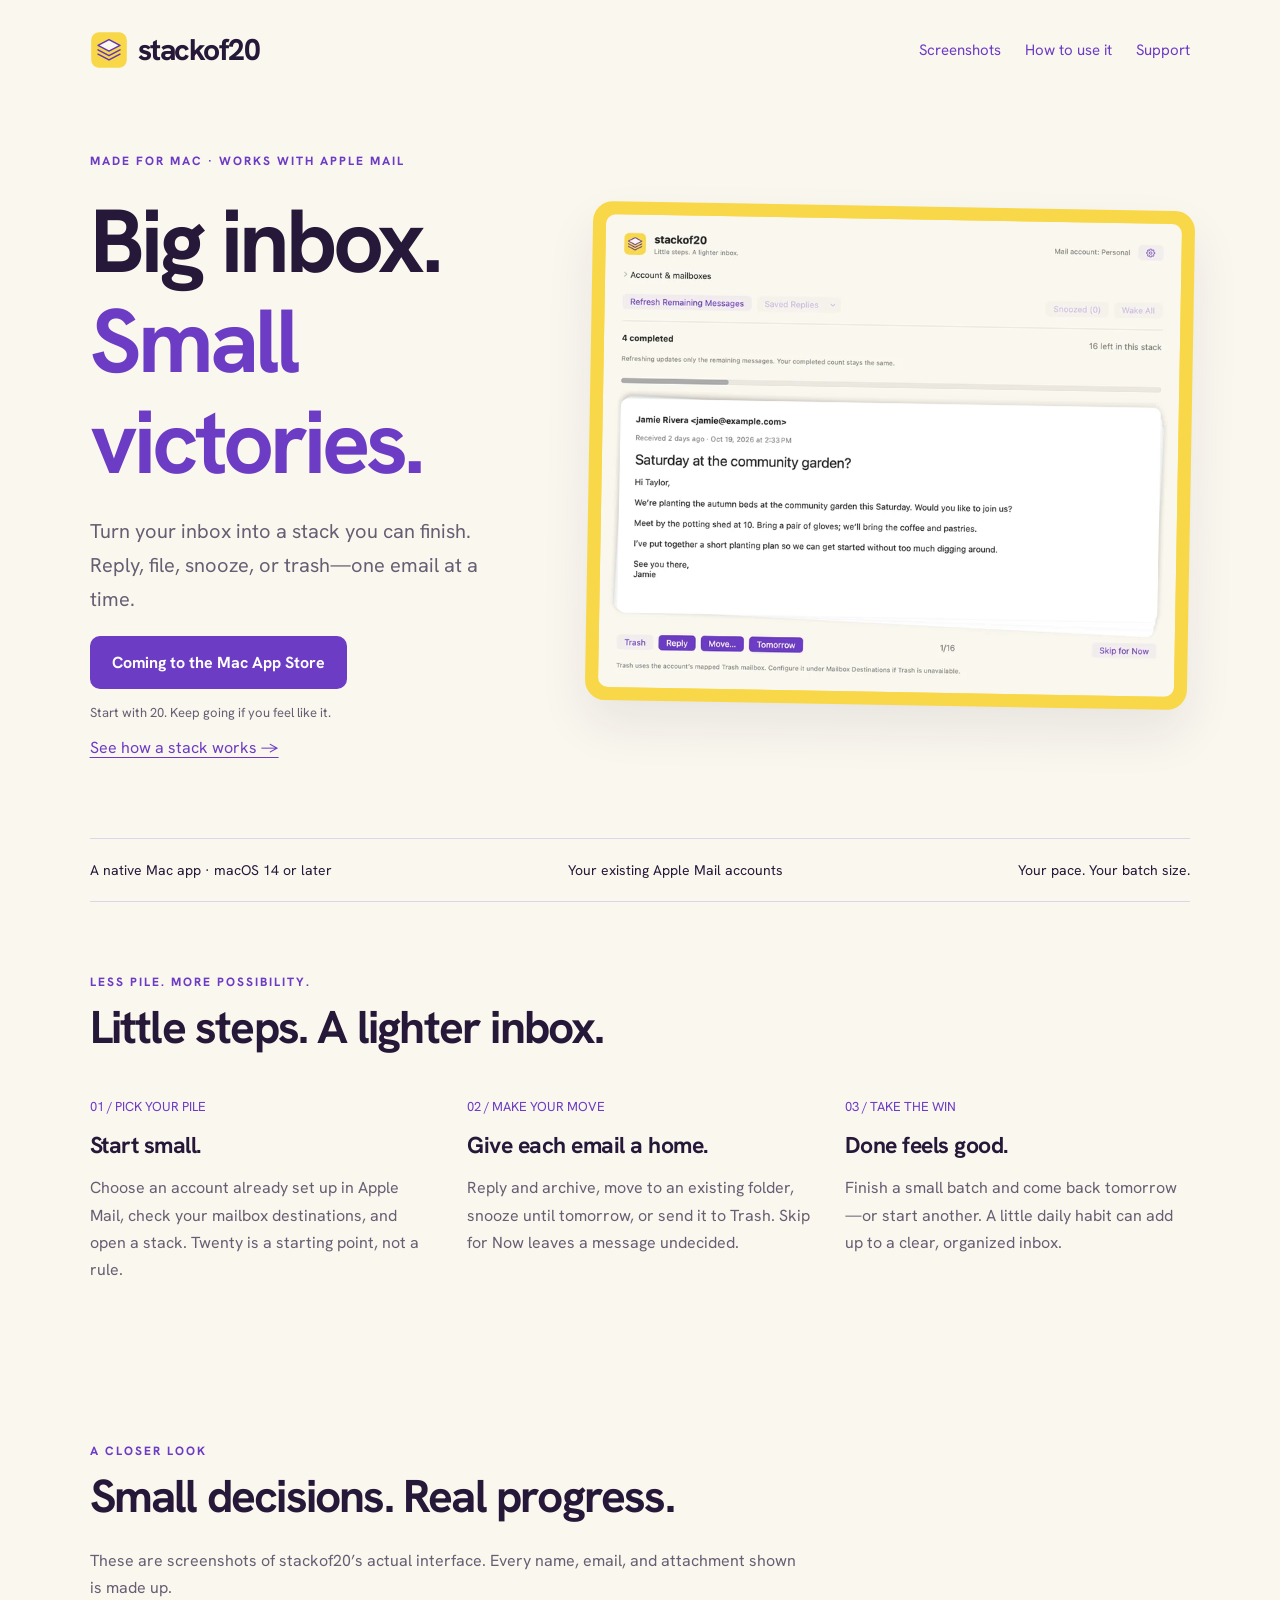
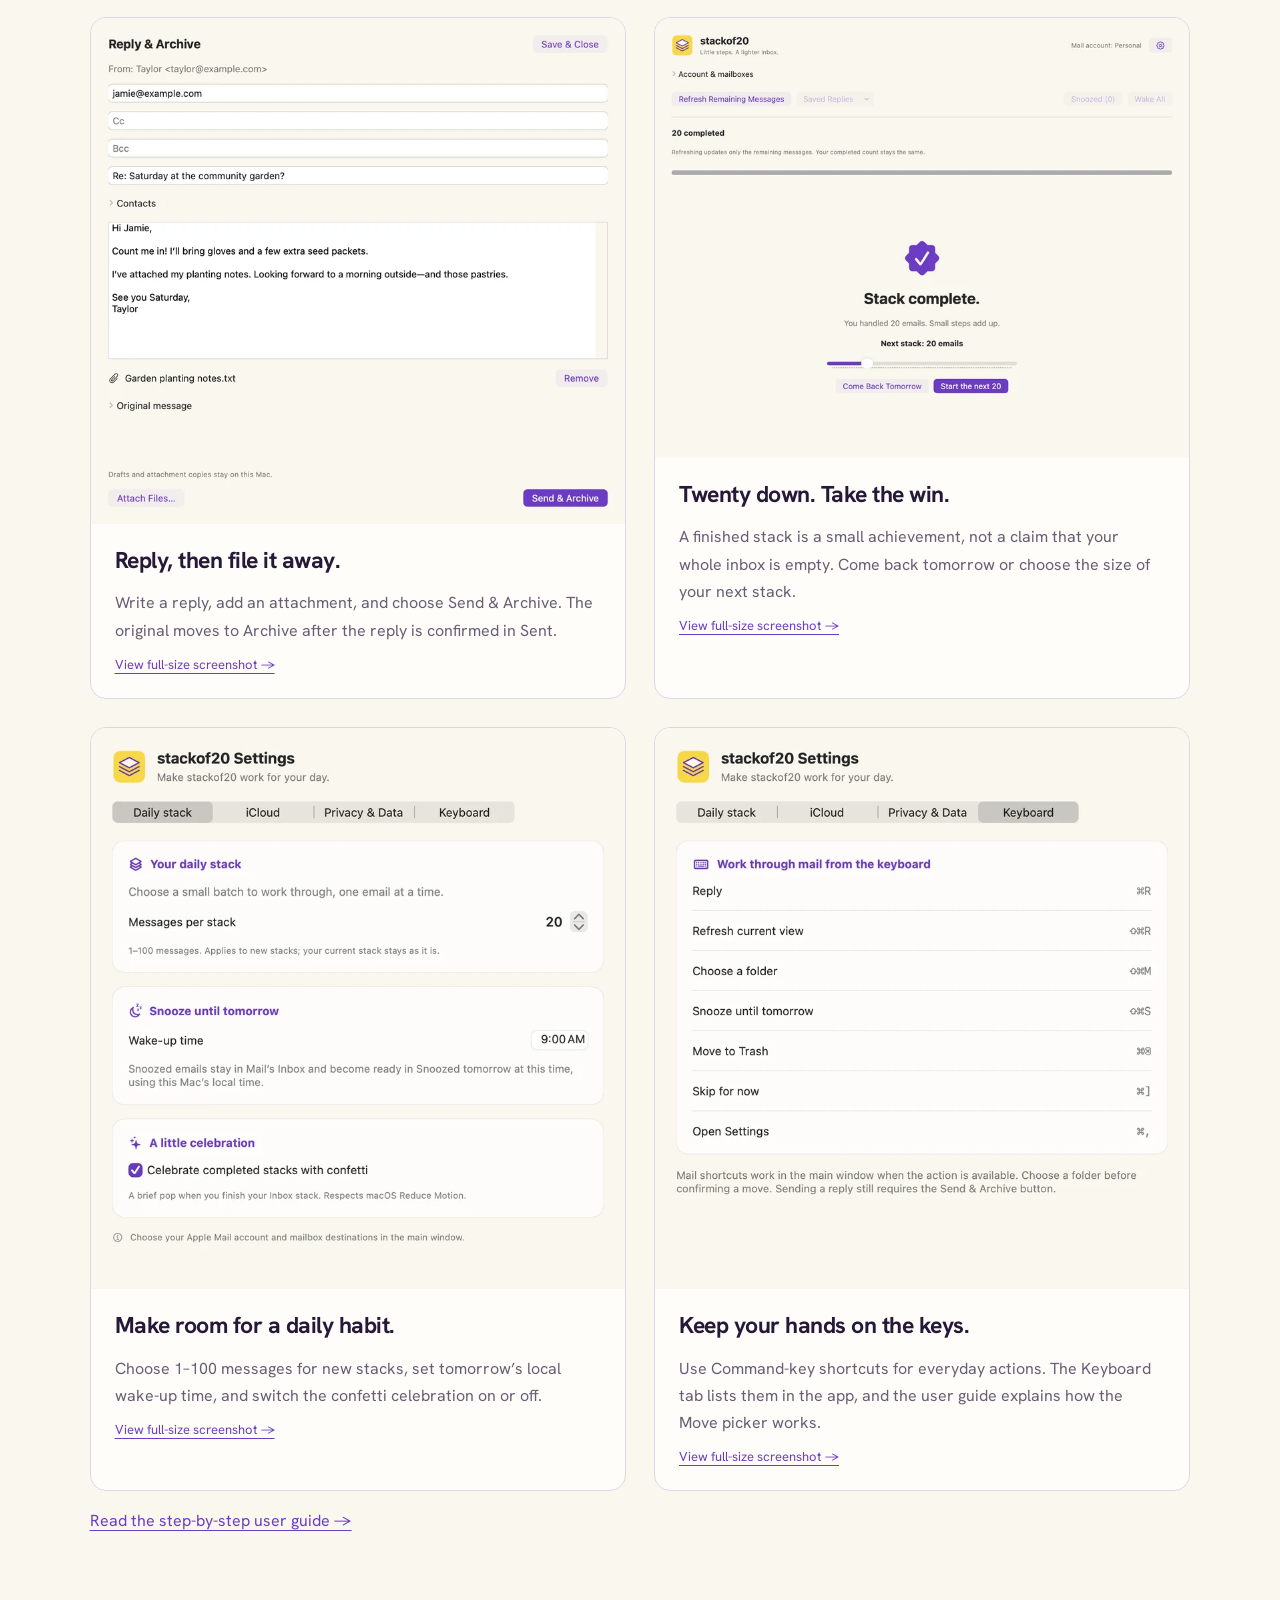
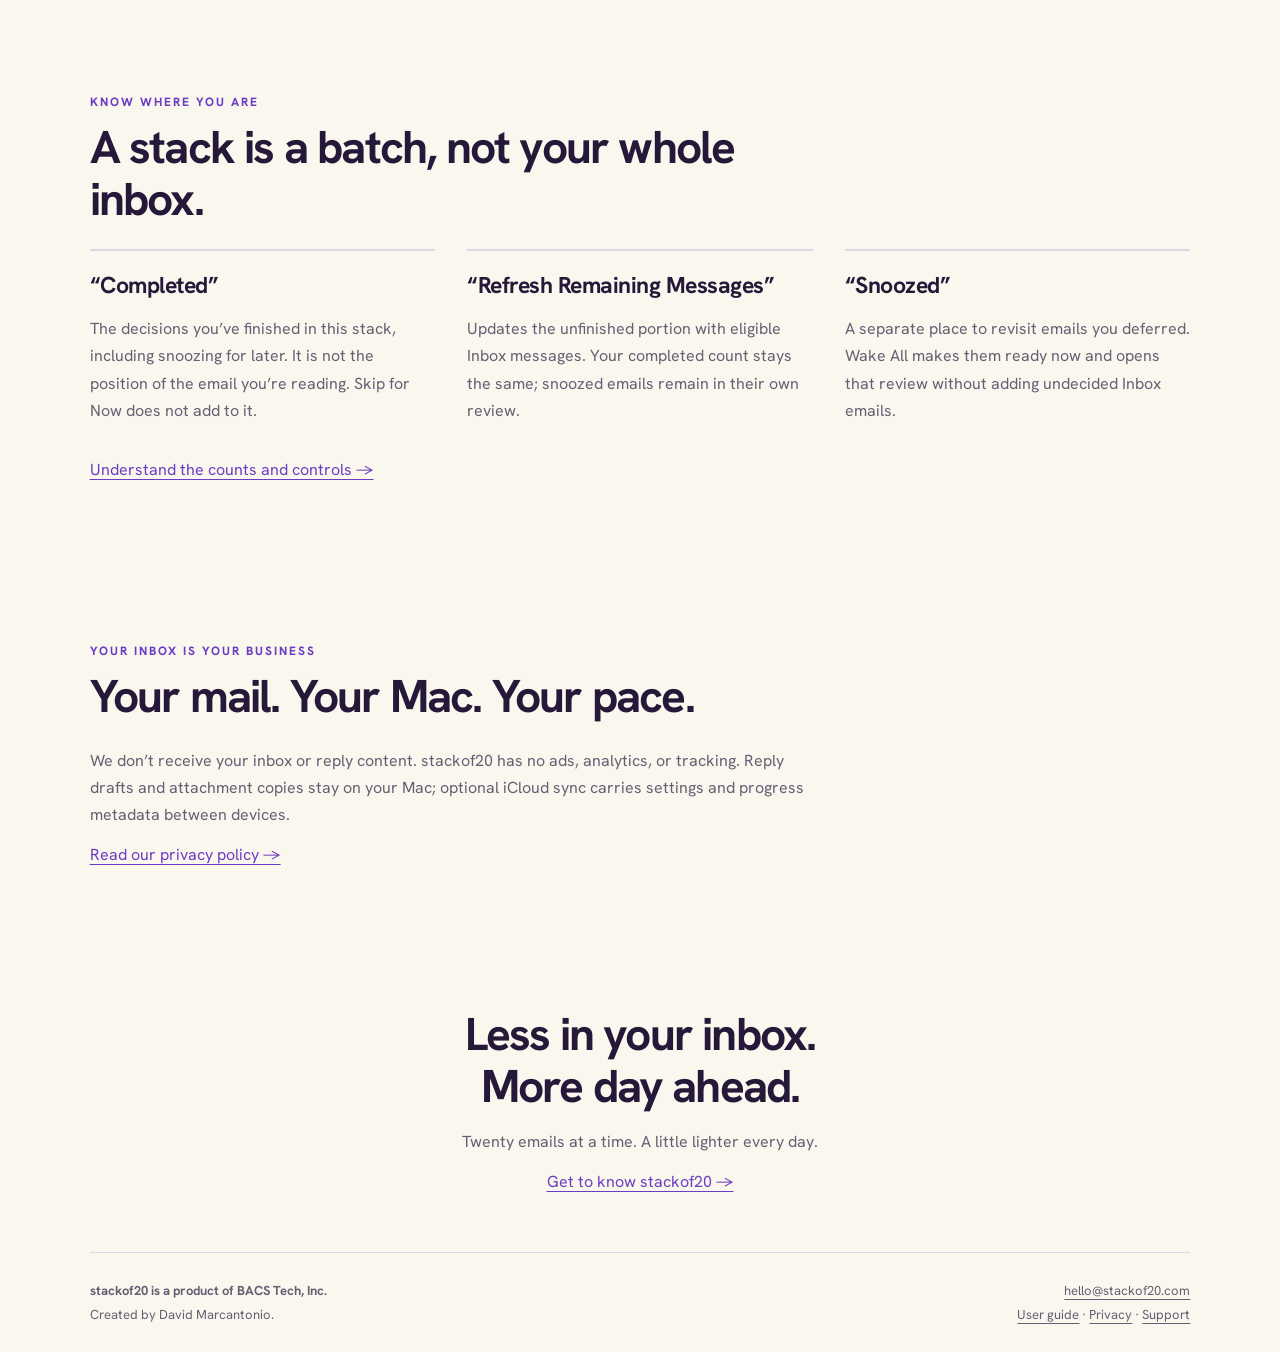
==== index.html @ ddfcda52 "Give compact screenshot assets fresh URLs to prevent stale previews" ====
<!doctype html>
<html lang="en"><head><meta charset="utf-8"><meta name="viewport" content="width=device-width,initial-scale=1"><title>stackof20 — Small steps. A lighter inbox.</title><meta name="description" content="Make a small daily habit of organizing your inbox. See stackof20 in action and learn how to handle Apple Mail in manageable stacks."><link rel="icon" type="image/svg+xml" href="assets/stackof20-icon.svg"><link rel="stylesheet" href="styles.css"></head><body><main><a class="skip-link" href="#content">Skip to content</a><nav aria-label="Main navigation"><a class="wordmark" href="/"><img class="brand-icon" src="assets/stackof20-icon.svg" alt="">stackof20</a><div class="nav-links"><a href="index.html#screenshots">Screenshots</a><a href="guide.html">How to use it</a><a href="support.html">Support</a></div></nav><section class="hero" id="content"><div><div class="eyebrow">Made for Mac · Works with Apple Mail</div><h1>Big inbox.<br><em>Small victories.</em></h1><p class="lead">Turn your inbox into a stack you can finish. Reply, file, snooze, or trash—one email at a time.</p><button class="cta" id="availability" aria-expanded="false" aria-controls="notice">Coming to the Mac App Store</button><p class="fine notice" id="notice" hidden>stackof20 is in development. A download link will appear here when it’s ready.</p><p class="fine">Start with 20. Keep going if you feel like it.</p><a href="guide.html">See how a stack works →</a></div><figure class="hero-shot"><a href="assets/screenshots/01-inbox-compact.png" aria-label="Enlarge the stackof20 inbox screenshot"><img src="assets/screenshots/01-inbox-1600-compact.webp" srcset="assets/screenshots/01-inbox-800-compact.webp 800w, assets/screenshots/01-inbox-1600-compact.webp 1600w" sizes="(max-width: 620px) 88vw, (max-width: 900px) 86vw, 50vw" width="1800" height="1480" alt="stackof20 showing a fictional garden invitation, four completed emails, and sixteen remaining in the stack." loading="eager" decoding="async" fetchpriority="high"></a></figure></section>
<div class="strip"><span>A native Mac app · macOS 14 or later</span><span>Your existing Apple Mail accounts</span><span>Your pace. Your batch size.</span></div>
<section class="section" aria-labelledby="habit-title"><div class="eyebrow">Less pile. More possibility.</div><h2 id="habit-title">Little steps. A lighter inbox.</h2><div class="steps"><article><span class="number">01 / PICK YOUR PILE</span><h3>Start small.</h3><p>Choose an account already set up in Apple Mail, check your mailbox destinations, and open a stack. Twenty is a starting point, not a rule.</p></article><article><span class="number">02 / MAKE YOUR MOVE</span><h3>Give each email a home.</h3><p>Reply and archive, move to an existing folder, snooze until tomorrow, or send it to Trash. Skip for Now leaves a message undecided.</p></article><article><span class="number">03 / TAKE THE WIN</span><h3>Done feels good.</h3><p>Finish a small batch and come back tomorrow—or start another. A little daily habit can add up to a clear, organized inbox.</p></article></div></section>
<section class="section" id="screenshots" aria-labelledby="screenshots-title"><div class="section-intro"><div class="eyebrow">A closer look</div><h2 id="screenshots-title">Small decisions. Real progress.</h2><p>These are screenshots of stackof20’s actual interface. Every name, email, and attachment shown is made up.</p></div><div class="gallery"><figure class="screenshot"><a href="assets/screenshots/02-reply-and-archive-compact.png" aria-label="Enlarge screenshot: Reply, then file it away."><img src="assets/screenshots/02-reply-and-archive-1600-compact.webp" srcset="assets/screenshots/02-reply-and-archive-800-compact.webp 800w, assets/screenshots/02-reply-and-archive-1600-compact.webp 1600w" sizes="(max-width: 620px) 88vw, (max-width: 900px) 86vw, 50vw" width="1480" height="1400" alt="Reply and Archive composer with a fictional reply to Jamie and a Garden planting notes text attachment." loading="lazy" decoding="async"></a><figcaption><h3>Reply, then file it away.</h3><p>Write a reply, add an attachment, and choose Send & Archive. The original moves to Archive after the reply is confirmed in Sent.</p><a class="image-link" href="assets/screenshots/02-reply-and-archive-compact.png">View full-size screenshot →</a></figcaption></figure><figure class="screenshot"><a href="assets/screenshots/03-batch-complete-compact.png" aria-label="Enlarge screenshot: Twenty down. Take the win."><img src="assets/screenshots/03-batch-complete-1600-compact.webp" srcset="assets/screenshots/03-batch-complete-800-compact.webp 800w, assets/screenshots/03-batch-complete-1600-compact.webp 1600w" sizes="(max-width: 620px) 88vw, (max-width: 900px) 86vw, 50vw" width="1800" height="1480" alt="Completed stack showing twenty handled emails and the options to come back tomorrow or start the next twenty." loading="lazy" decoding="async"></a><figcaption><h3>Twenty down. Take the win.</h3><p>A finished stack is a small achievement, not a claim that your whole inbox is empty. Come back tomorrow or choose the size of your next stack.</p><a class="image-link" href="assets/screenshots/03-batch-complete-compact.png">View full-size screenshot →</a></figcaption></figure><figure class="screenshot"><a href="assets/screenshots/04-daily-settings-compact.png" aria-label="Enlarge screenshot: Make room for a daily habit."><img src="assets/screenshots/04-daily-settings-1600-compact.webp" srcset="assets/screenshots/04-daily-settings-800-compact.webp 800w, assets/screenshots/04-daily-settings-1600-compact.webp 1600w" sizes="(max-width: 620px) 88vw, (max-width: 900px) 86vw, 50vw" width="1200" height="1260" alt="Daily stack settings showing a batch size of twenty, a nine AM snooze time, and the optional confetti checkbox." loading="lazy" decoding="async"></a><figcaption><h3>Make room for a daily habit.</h3><p>Choose 1–100 messages for new stacks, set tomorrow’s local wake-up time, and switch the confetti celebration on or off.</p><a class="image-link" href="assets/screenshots/04-daily-settings-compact.png">View full-size screenshot →</a></figcaption></figure><figure class="screenshot"><a href="assets/screenshots/05-keyboard-shortcuts-compact.png" aria-label="Enlarge screenshot: Keep your hands on the keys."><img src="assets/screenshots/05-keyboard-shortcuts-1600-compact.webp" srcset="assets/screenshots/05-keyboard-shortcuts-800-compact.webp 800w, assets/screenshots/05-keyboard-shortcuts-1600-compact.webp 1600w" sizes="(max-width: 620px) 88vw, (max-width: 900px) 86vw, 50vw" width="1200" height="1260" alt="Keyboard settings listing shortcuts for Reply, Refresh, Move, Snooze, Trash, Skip, and Settings." loading="lazy" decoding="async"></a><figcaption><h3>Keep your hands on the keys.</h3><p>Use Command-key shortcuts for everyday actions. The Keyboard tab lists them in the app, and the user guide explains how the Move picker works.</p><a class="image-link" href="assets/screenshots/05-keyboard-shortcuts-compact.png">View full-size screenshot →</a></figcaption></figure></div><p><a href="guide.html">Read the step-by-step user guide →</a></p></section>
<section class="section" aria-labelledby="meaning-title"><div class="section-intro"><div class="eyebrow">Know where you are</div><h2 id="meaning-title">A stack is a batch, not your whole inbox.</h2></div><div class="cards"><article class="action-card"><h3>“Completed”</h3><p>The decisions you’ve finished in this stack, including snoozing for later. It is not the position of the email you’re reading. Skip for Now does not add to it.</p></article><article class="action-card"><h3>“Refresh Remaining Messages”</h3><p>Updates the unfinished portion with eligible Inbox messages. Your completed count stays the same; snoozed emails remain in their own review.</p></article><article class="action-card"><h3>“Snoozed”</h3><p>A separate place to revisit emails you deferred. Wake All makes them ready now and opens that review without adding undecided Inbox emails.</p></article></div><p><a href="guide.html#progress">Understand the counts and controls →</a></p></section>
<section class="section" aria-labelledby="privacy-title"><div class="section-intro"><div class="eyebrow">Your inbox is your business</div><h2 id="privacy-title">Your mail. Your Mac. Your pace.</h2><p>We don’t receive your inbox or reply content. stackof20 has no ads, analytics, or tracking. Reply drafts and attachment copies stay on your Mac; optional iCloud sync carries settings and progress metadata between devices.</p><a href="privacy.html">Read our privacy policy →</a></div></section><section class="finish"><h2>Less in your inbox.<br>More day ahead.</h2><p>Twenty emails at a time. A little lighter every day.</p><a href="guide.html">Get to know stackof20 →</a></section>
<script>const availability=document.querySelector('#availability');availability.addEventListener('click',()=>{const notice=document.querySelector('#notice');notice.hidden=!notice.hidden;availability.setAttribute('aria-expanded',String(!notice.hidden));});</script><footer><div><strong>stackof20 is a product of BACS Tech, Inc.</strong><br>Created by David Marcantonio.</div><div class="footer-links"><a href="mailto:hello@stackof20.com">hello@stackof20.com</a><br><a href="guide.html">User guide</a> · <a href="privacy.html">Privacy</a> · <a href="support.html">Support</a></div></footer></main></body></html>
---- styles.css ----
@font-face{font-family:Hanken;src:url('assets/fonts/HankenGrotesk.ttf') format('truetype');font-weight:100 900;font-display:swap}
:root{--paper:#faf7ef;--ink:#261838;--accent:#6c3cc4;--pop:#f8d849;--muted:#685e73;--line:#ded6e7}*{box-sizing:border-box}html{scroll-behavior:smooth;scroll-padding-top:24px}body{margin:0;background:var(--paper);color:var(--ink);font-family:Hanken,system-ui,sans-serif}main{max-width:1440px;margin:auto;padding:0 7%}a{color:var(--accent);text-underline-offset:4px}button{font:inherit;cursor:pointer}a:focus-visible,button:focus-visible,summary:focus-visible{outline:3px solid var(--accent);outline-offset:5px}nav{display:flex;justify-content:space-between;align-items:center;gap:24px;padding:30px 0}.wordmark{display:flex;align-items:center;gap:10px;font-size:30px;font-weight:750;letter-spacing:-1.5px;color:var(--ink);text-decoration:none;white-space:nowrap}.brand-icon{width:38px;height:38px}.nav-links{display:flex;gap:24px;align-items:center;font-size:15px}.nav-links a{text-decoration:none}.nav-links a:hover{text-decoration:underline}.eyebrow{text-transform:uppercase;letter-spacing:2px;color:var(--accent);font-size:12px;font-weight:750}h1,h2,h3{line-height:1.12}h1{font-size:clamp(54px,7vw,94px);letter-spacing:-4px;margin:22px 0}h1 em{color:var(--accent);font-style:normal}h2{font-size:clamp(32px,4vw,46px);letter-spacing:-1.8px;margin:12px 0 24px}h3{font-size:23px;letter-spacing:-.5px;margin:0 0 12px}p,li,dd{line-height:1.7}p{color:var(--muted)}.hero{display:grid;grid-template-columns:.9fr 1.25fr;gap:6%;align-items:center;padding:54px 0 80px}.lead{font-size:20px;max-width:510px}.cta{display:inline-block;background:var(--accent);color:white;border:0;border-radius:10px;padding:16px 22px;font-weight:700;text-decoration:none}.fine{font-size:13px}.hero-shot{margin:0;min-width:0}.hero-shot>a{display:block;background:var(--pop);padding:13px;border-radius:20px;transform:rotate(1deg);box-shadow:0 24px 50px #27163c15}.hero-shot img{width:100%;height:auto;display:block;border-radius:10px}.hero-shot figcaption{font-size:12px;text-align:center;color:var(--muted);margin-top:20px}.strip{border-block:1px solid var(--line);padding:22px 0;display:flex;justify-content:space-between;gap:20px;font-size:14px}.section{padding:72px 0}.section-intro{max-width:720px}.steps,.cards{display:grid;grid-template-columns:repeat(3,minmax(0,1fr));gap:32px}.steps article{padding-top:20px}.number{font-size:13px;color:var(--accent);display:block;margin-bottom:18px}.gallery{display:grid;grid-template-columns:repeat(2,minmax(0,1fr));gap:28px}.screenshot{margin:0;border:1px solid var(--line);background:#fffdf9;border-radius:16px;overflow:hidden}.screenshot>a{display:block;background:var(--paper)}.screenshot img{display:block;width:100%;height:auto}.screenshot figcaption{padding:24px}.screenshot p{margin-bottom:0}.screenshot .image-link{font-size:13px;display:inline-block;margin-top:12px}.note{border-left:4px solid var(--pop);padding:12px 20px;background:#fffdf9;border-radius:0 8px 8px 0}.action-card{border-top:2px solid var(--line);padding-top:22px}.finish{text-align:center;padding:60px 0}.finish h2{margin-bottom:12px}footer{border-top:1px solid var(--line);display:flex;justify-content:space-between;gap:20px;flex-wrap:wrap;padding:26px 0;font-size:13px;line-height:1.8;color:var(--muted)}footer a{color:inherit}.footer-links{text-align:right}.skip-link{position:absolute;left:16px;top:-100px;padding:12px;background:white;z-index:5}.skip-link:focus{top:10px}.page-header{padding:48px 0 30px;max-width:820px}.page-header h1{font-size:clamp(44px,6vw,72px);letter-spacing:-2.5px}.page-header .lead{max-width:none}.toc{display:flex;gap:12px 24px;flex-wrap:wrap;padding:20px 0;border-block:1px solid var(--line)}.guide-section{padding:56px 0;border-bottom:1px solid var(--line)}.guide-content{max-width:800px}.guide-section h2{font-size:34px}.guide-section h3{margin-top:30px}.guide-section p,.guide-section li{font-size:17px}.guide-section li{margin-bottom:10px;color:var(--muted)}.guide-section .screenshot{max-width:1000px;margin-top:30px}.guide-section .screenshot figcaption{font-size:14px;color:var(--muted);padding:16px 20px}dl{display:grid;grid-template-columns:190px 1fr;gap:18px 28px;margin:28px 0}dt{font-weight:750;line-height:1.7}dd{margin:0;color:var(--muted)}.table-scroll{overflow-x:auto}table{border-collapse:collapse;width:100%;max-width:800px}th,td{padding:15px 10px;text-align:left;border-bottom:1px solid var(--line)}th{font-size:14px;color:var(--muted)}kbd{font:inherit;font-size:14px;border:1px solid var(--line);border-bottom-width:3px;border-radius:5px;background:white;padding:3px 7px;white-space:nowrap}details{border-bottom:1px solid var(--line);padding:22px 0;max-width:850px}summary{font-size:20px;font-weight:650;cursor:pointer;line-height:1.4}details p{margin-bottom:0}.support-content{max-width:850px;padding-bottom:60px}.support-content h2{font-size:28px;margin-top:40px}.support-content p{font-size:17px}.support-card{border:1px solid var(--line);border-radius:14px;padding:26px;margin:28px 0}.notice{max-width:460px}
@media(max-width:900px){.hero{grid-template-columns:1fr;gap:38px;padding-top:25px}.hero-shot{max-width:760px}.hero-shot>a{transform:none}.steps{gap:24px}.cards{grid-template-columns:repeat(2,minmax(0,1fr))}}
@media(max-width:620px){main{padding:0 6%}nav{align-items:flex-start;flex-direction:column;gap:18px;padding:24px 0}.nav-links{gap:22px;flex-wrap:wrap}.wordmark{font-size:28px}h1{letter-spacing:-2.5px}.strip{flex-direction:column;gap:10px}.steps,.cards,.gallery{grid-template-columns:1fr}.section{padding:48px 0}.gallery{gap:24px}.screenshot figcaption{padding:20px}.footer-links{text-align:left}.guide-section{padding:40px 0}dl{grid-template-columns:1fr;gap:8px}dd{margin-bottom:16px}.page-header{padding-top:25px}.toc{gap:14px 22px}.guide-section h2{font-size:30px}}
@media(prefers-reduced-motion:reduce){html{scroll-behavior:auto}}
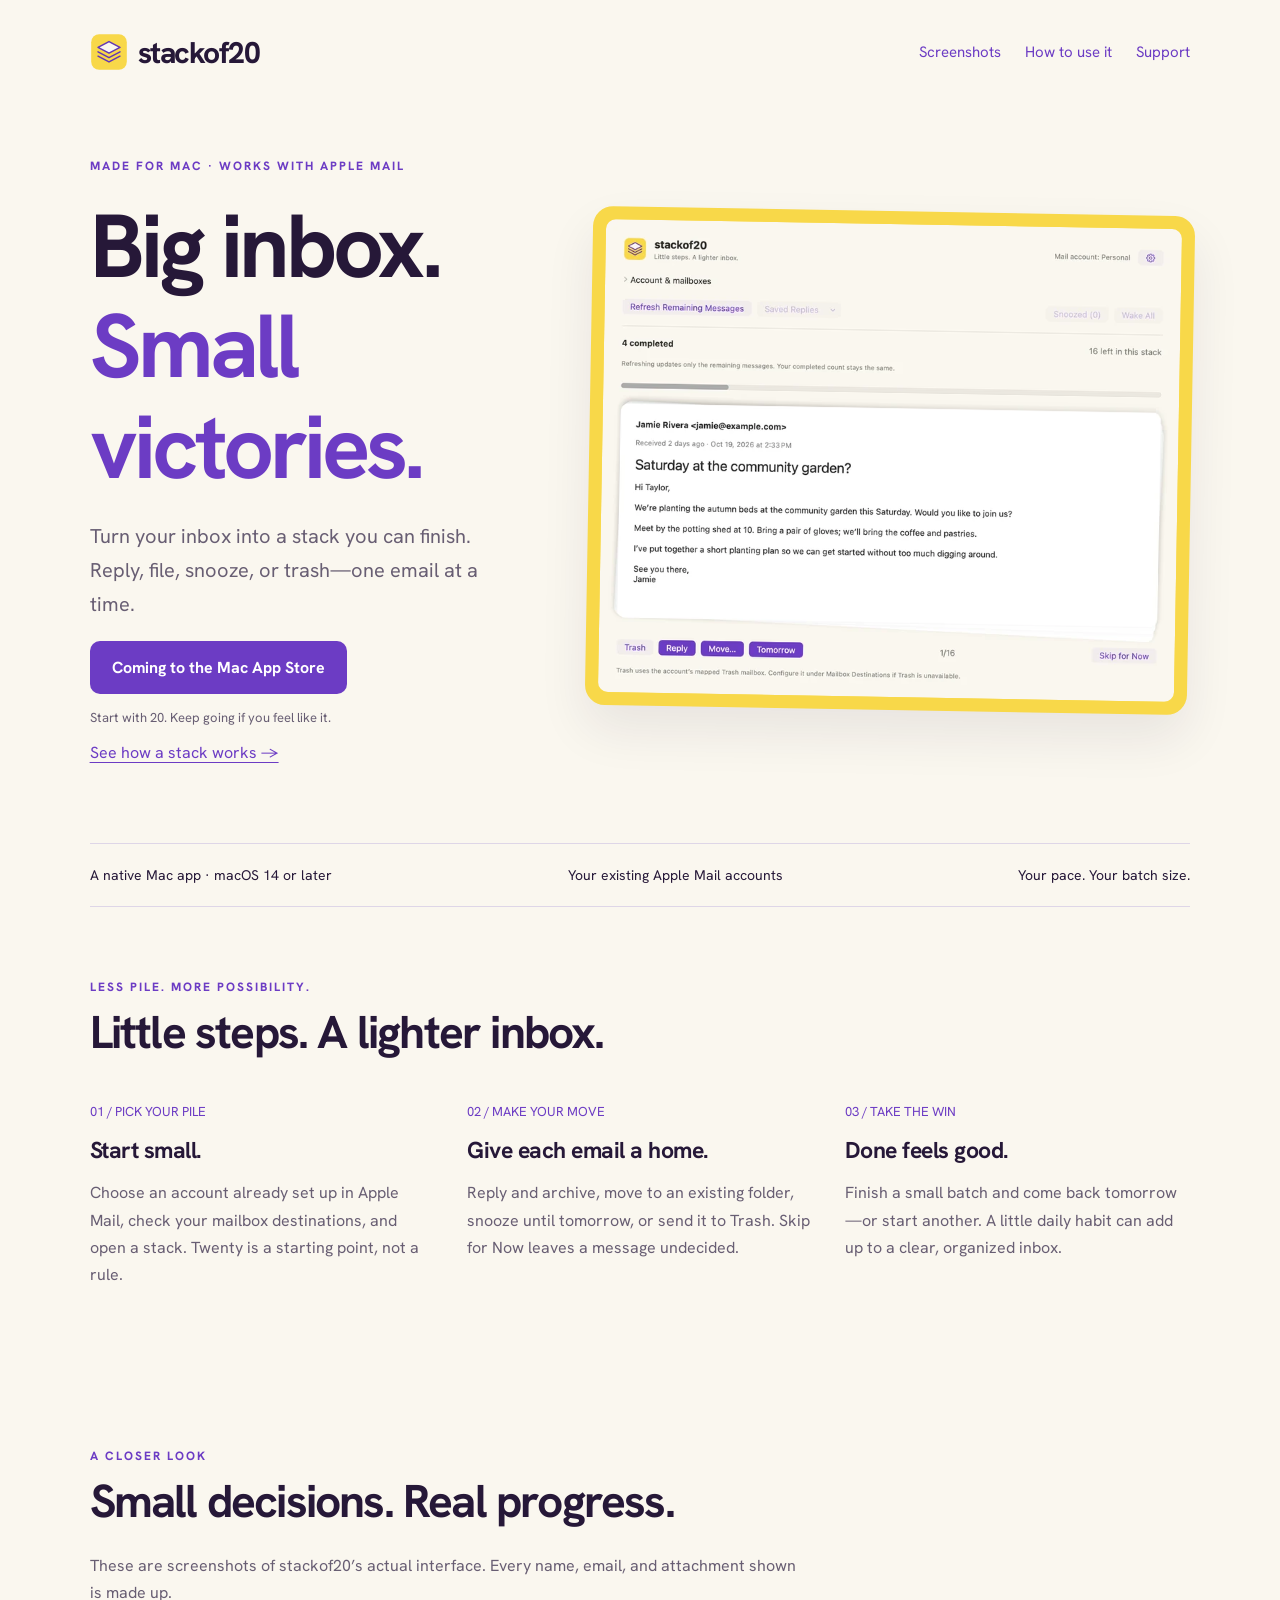
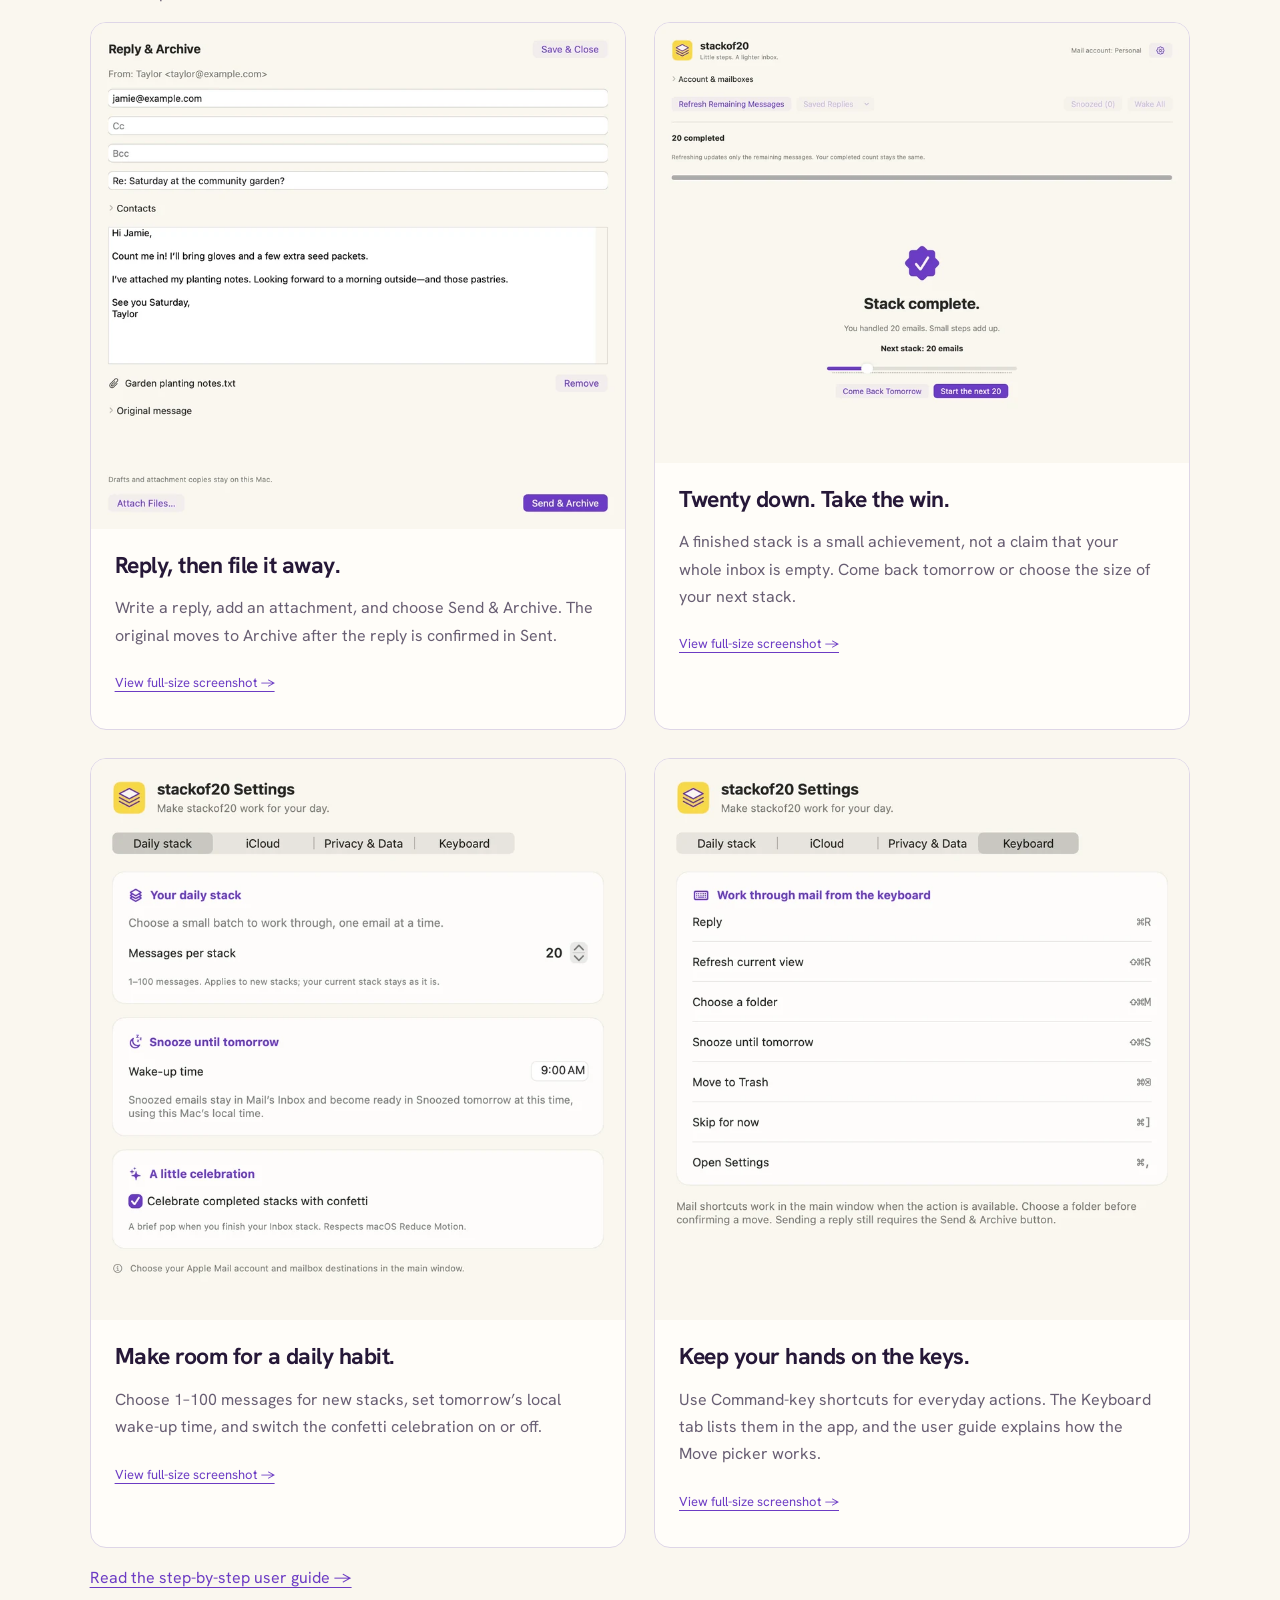
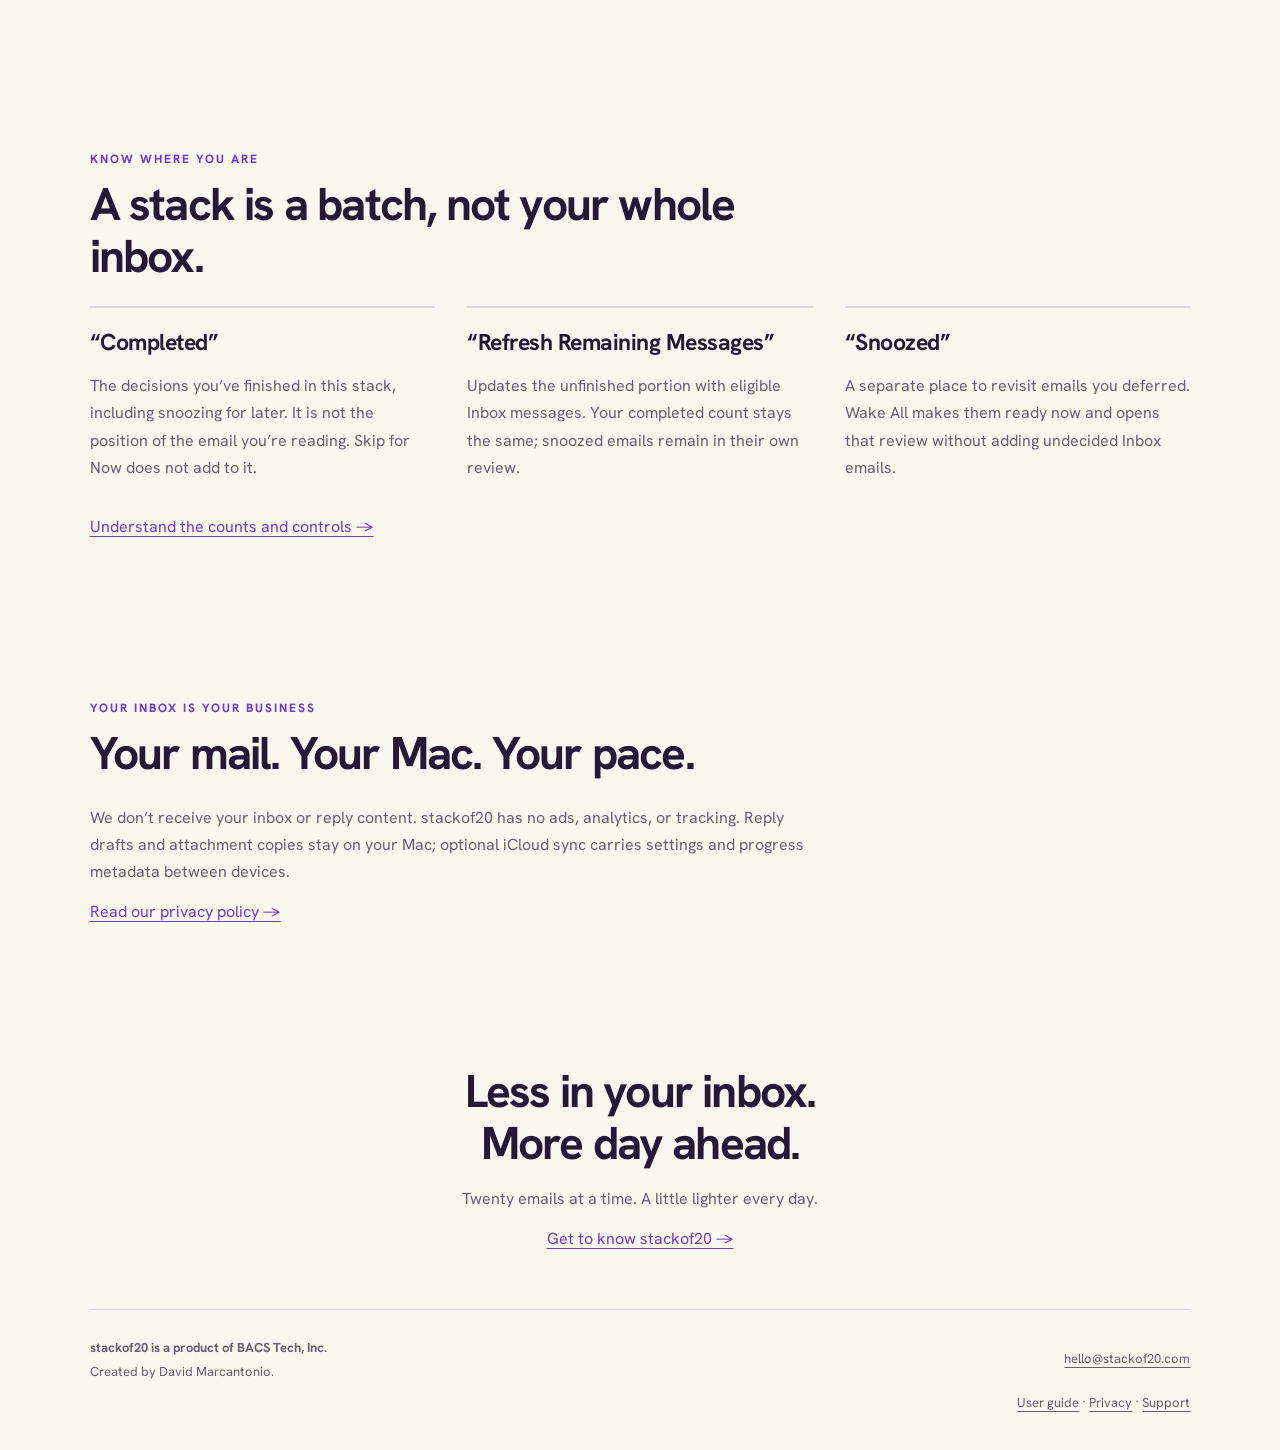
==== commit c7aa4c4e: "Clarify on-device reply cleanup and improve mobile reading layouts" ====
--- a/index.html
+++ b/index.html
@@ -1,5 +1,5 @@
 <!doctype html>
-<html lang="en"><head><meta charset="utf-8"><meta name="viewport" content="width=device-width,initial-scale=1"><title>stackof20 — Small steps. A lighter inbox.</title><meta name="description" content="Make a small daily habit of organizing your inbox. See stackof20 in action and learn how to handle Apple Mail in manageable stacks."><link rel="icon" type="image/svg+xml" href="assets/stackof20-icon.svg"><link rel="stylesheet" href="styles.css"></head><body><main><a class="skip-link" href="#content">Skip to content</a><nav aria-label="Main navigation"><a class="wordmark" href="/"><img class="brand-icon" src="assets/stackof20-icon.svg" alt="">stackof20</a><div class="nav-links"><a href="index.html#screenshots">Screenshots</a><a href="guide.html">How to use it</a><a href="support.html">Support</a></div></nav><section class="hero" id="content"><div><div class="eyebrow">Made for Mac · Works with Apple Mail</div><h1>Big inbox.<br><em>Small victories.</em></h1><p class="lead">Turn your inbox into a stack you can finish. Reply, file, snooze, or trash—one email at a time.</p><button class="cta" id="availability" aria-expanded="false" aria-controls="notice">Coming to the Mac App Store</button><p class="fine notice" id="notice" hidden>stackof20 is in development. A download link will appear here when it’s ready.</p><p class="fine">Start with 20. Keep going if you feel like it.</p><a href="guide.html">See how a stack works →</a></div><figure class="hero-shot"><a href="assets/screenshots/01-inbox-compact.png" aria-label="Enlarge the stackof20 inbox screenshot"><img src="assets/screenshots/01-inbox-1600-compact.webp" srcset="assets/screenshots/01-inbox-800-compact.webp 800w, assets/screenshots/01-inbox-1600-compact.webp 1600w" sizes="(max-width: 620px) 88vw, (max-width: 900px) 86vw, 50vw" width="1800" height="1480" alt="stackof20 showing a fictional garden invitation, four completed emails, and sixteen remaining in the stack." loading="eager" decoding="async" fetchpriority="high"></a></figure></section>
+<html lang="en"><head><meta charset="utf-8"><meta name="viewport" content="width=device-width,initial-scale=1"><title>stackof20 — Small steps. A lighter inbox.</title><meta name="description" content="Make a small daily habit of organizing your inbox. See stackof20 in action and learn how to handle Apple Mail in manageable stacks."><link rel="icon" type="image/svg+xml" href="assets/stackof20-icon.svg"><link rel="stylesheet" href="styles.css?v=2"></head><body><main><a class="skip-link" href="#content">Skip to content</a><nav aria-label="Main navigation"><a class="wordmark" href="/"><img class="brand-icon" src="assets/stackof20-icon.svg" alt="">stackof20</a><div class="nav-links"><a href="index.html#screenshots">Screenshots</a><a href="guide.html">How to use it</a><a href="support.html">Support</a></div></nav><section class="hero" id="content"><div><div class="eyebrow">Made for Mac · Works with Apple Mail</div><h1>Big inbox.<br><em>Small victories.</em></h1><p class="lead">Turn your inbox into a stack you can finish. Reply, file, snooze, or trash—one email at a time.</p><button class="cta" id="availability" aria-expanded="false" aria-controls="notice">Coming to the Mac App Store</button><p class="fine notice" id="notice" hidden>stackof20 is in development. A download link will appear here when it’s ready.</p><p class="fine">Start with 20. Keep going if you feel like it.</p><a href="guide.html">See how a stack works →</a></div><figure class="hero-shot"><a href="assets/screenshots/01-inbox-compact.png" aria-label="Enlarge the stackof20 inbox screenshot"><img src="assets/screenshots/01-inbox-1600-compact.webp" srcset="assets/screenshots/01-inbox-800-compact.webp 800w, assets/screenshots/01-inbox-1600-compact.webp 1600w" sizes="(max-width: 620px) 88vw, (max-width: 900px) 86vw, 50vw" width="1800" height="1480" alt="stackof20 showing a fictional garden invitation, four completed emails, and sixteen remaining in the stack." loading="eager" decoding="async" fetchpriority="high"></a></figure></section>
 <div class="strip"><span>A native Mac app · macOS 14 or later</span><span>Your existing Apple Mail accounts</span><span>Your pace. Your batch size.</span></div>
 <section class="section" aria-labelledby="habit-title"><div class="eyebrow">Less pile. More possibility.</div><h2 id="habit-title">Little steps. A lighter inbox.</h2><div class="steps"><article><span class="number">01 / PICK YOUR PILE</span><h3>Start small.</h3><p>Choose an account already set up in Apple Mail, check your mailbox destinations, and open a stack. Twenty is a starting point, not a rule.</p></article><article><span class="number">02 / MAKE YOUR MOVE</span><h3>Give each email a home.</h3><p>Reply and archive, move to an existing folder, snooze until tomorrow, or send it to Trash. Skip for Now leaves a message undecided.</p></article><article><span class="number">03 / TAKE THE WIN</span><h3>Done feels good.</h3><p>Finish a small batch and come back tomorrow—or start another. A little daily habit can add up to a clear, organized inbox.</p></article></div></section>
 <section class="section" id="screenshots" aria-labelledby="screenshots-title"><div class="section-intro"><div class="eyebrow">A closer look</div><h2 id="screenshots-title">Small decisions. Real progress.</h2><p>These are screenshots of stackof20’s actual interface. Every name, email, and attachment shown is made up.</p></div><div class="gallery"><figure class="screenshot"><a href="assets/screenshots/02-reply-and-archive-compact.png" aria-label="Enlarge screenshot: Reply, then file it away."><img src="assets/screenshots/02-reply-and-archive-1600-compact.webp" srcset="assets/screenshots/02-reply-and-archive-800-compact.webp 800w, assets/screenshots/02-reply-and-archive-1600-compact.webp 1600w" sizes="(max-width: 620px) 88vw, (max-width: 900px) 86vw, 50vw" width="1480" height="1400" alt="Reply and Archive composer with a fictional reply to Jamie and a Garden planting notes text attachment." loading="lazy" decoding="async"></a><figcaption><h3>Reply, then file it away.</h3><p>Write a reply, add an attachment, and choose Send & Archive. The original moves to Archive after the reply is confirmed in Sent.</p><a class="image-link" href="assets/screenshots/02-reply-and-archive-compact.png">View full-size screenshot →</a></figcaption></figure><figure class="screenshot"><a href="assets/screenshots/03-batch-complete-compact.png" aria-label="Enlarge screenshot: Twenty down. Take the win."><img src="assets/screenshots/03-batch-complete-1600-compact.webp" srcset="assets/screenshots/03-batch-complete-800-compact.webp 800w, assets/screenshots/03-batch-complete-1600-compact.webp 1600w" sizes="(max-width: 620px) 88vw, (max-width: 900px) 86vw, 50vw" width="1800" height="1480" alt="Completed stack showing twenty handled emails and the options to come back tomorrow or start the next twenty." loading="lazy" decoding="async"></a><figcaption><h3>Twenty down. Take the win.</h3><p>A finished stack is a small achievement, not a claim that your whole inbox is empty. Come back tomorrow or choose the size of your next stack.</p><a class="image-link" href="assets/screenshots/03-batch-complete-compact.png">View full-size screenshot →</a></figcaption></figure><figure class="screenshot"><a href="assets/screenshots/04-daily-settings-compact.png" aria-label="Enlarge screenshot: Make room for a daily habit."><img src="assets/screenshots/04-daily-settings-1600-compact.webp" srcset="assets/screenshots/04-daily-settings-800-compact.webp 800w, assets/screenshots/04-daily-settings-1600-compact.webp 1600w" sizes="(max-width: 620px) 88vw, (max-width: 900px) 86vw, 50vw" width="1200" height="1260" alt="Daily stack settings showing a batch size of twenty, a nine AM snooze time, and the optional confetti checkbox." loading="lazy" decoding="async"></a><figcaption><h3>Make room for a daily habit.</h3><p>Choose 1–100 messages for new stacks, set tomorrow’s local wake-up time, and switch the confetti celebration on or off.</p><a class="image-link" href="assets/screenshots/04-daily-settings-compact.png">View full-size screenshot →</a></figcaption></figure><figure class="screenshot"><a href="assets/screenshots/05-keyboard-shortcuts-compact.png" aria-label="Enlarge screenshot: Keep your hands on the keys."><img src="assets/screenshots/05-keyboard-shortcuts-1600-compact.webp" srcset="assets/screenshots/05-keyboard-shortcuts-800-compact.webp 800w, assets/screenshots/05-keyboard-shortcuts-1600-compact.webp 1600w" sizes="(max-width: 620px) 88vw, (max-width: 900px) 86vw, 50vw" width="1200" height="1260" alt="Keyboard settings listing shortcuts for Reply, Refresh, Move, Snooze, Trash, Skip, and Settings." loading="lazy" decoding="async"></a><figcaption><h3>Keep your hands on the keys.</h3><p>Use Command-key shortcuts for everyday actions. The Keyboard tab lists them in the app, and the user guide explains how the Move picker works.</p><a class="image-link" href="assets/screenshots/05-keyboard-shortcuts-compact.png">View full-size screenshot →</a></figcaption></figure></div><p><a href="guide.html">Read the step-by-step user guide →</a></p></section>
--- a/styles.css
+++ b/styles.css
@@ -3,3 +3,9 @@
 @media(max-width:900px){.hero{grid-template-columns:1fr;gap:38px;padding-top:25px}.hero-shot{max-width:760px}.hero-shot>a{transform:none}.steps{gap:24px}.cards{grid-template-columns:repeat(2,minmax(0,1fr))}}
 @media(max-width:620px){main{padding:0 6%}nav{align-items:flex-start;flex-direction:column;gap:18px;padding:24px 0}.nav-links{gap:22px;flex-wrap:wrap}.wordmark{font-size:28px}h1{letter-spacing:-2.5px}.strip{flex-direction:column;gap:10px}.steps,.cards,.gallery{grid-template-columns:1fr}.section{padding:48px 0}.gallery{gap:24px}.screenshot figcaption{padding:20px}.footer-links{text-align:left}.guide-section{padding:40px 0}dl{grid-template-columns:1fr;gap:8px}dd{margin-bottom:16px}.page-header{padding-top:25px}.toc{gap:14px 22px}.guide-section h2{font-size:30px}}
 @media(prefers-reduced-motion:reduce){html{scroll-behavior:auto}}
+
+/* Shared reading and touch layouts, including the full privacy policy. */
+body{font-size:16px;-webkit-text-size-adjust:100%}p,li,dd,dt,a{overflow-wrap:break-word}img{max-width:100%}.nav-links a{display:inline-flex;align-items:center;min-height:44px}.image-link{min-height:44px;align-content:center}summary{min-height:44px;align-content:center}main>*{min-width:0}.hero>*,.steps>*,.cards>*,.gallery>*{min-width:0}.toc a{display:inline-flex;align-items:center;min-height:44px}.policy-content{max-width:820px;padding-bottom:60px}.policy-content .page-header{padding-bottom:8px}.policy-content h2{font-size:27px;letter-spacing:-.7px;margin:38px 0 14px}.policy-content p{font-size:17px;line-height:1.8}.policy-content .status{padding:14px 18px;border:1px solid var(--line);border-radius:10px;font-size:14px}.policy-content a,.status{overflow-wrap:anywhere}.footer-links a{display:inline-flex;align-items:center;min-height:44px}.support-card{overflow-wrap:anywhere}
+@media(max-width:780px){.steps{grid-template-columns:1fr;gap:18px}.cards{grid-template-columns:1fr}.section{padding:48px 0}.steps article{padding-top:8px}}
+@media(max-width:620px){main{padding:0 20px}nav{gap:10px;padding:20px 0 12px}.nav-links{width:100%;justify-content:space-between;gap:8px;font-size:15px}.hero{padding:22px 0 42px;gap:26px}h1{font-size:clamp(42px,12vw,54px);letter-spacing:-2px;line-height:1.06}.lead{font-size:18px;line-height:1.65}.eyebrow{letter-spacing:1.4px;font-size:11px}.cta{min-height:48px;padding:14px 18px}.hero-shot>a{padding:8px;border-radius:14px}.hero-shot img{border-radius:7px}.gallery{gap:22px}.screenshot figcaption{padding:20px}.screenshot h3{font-size:22px}.screenshot p{font-size:16px}.section{padding:38px 0}h2{line-height:1.16;letter-spacing:-1px}.guide-section h2{font-size:29px}.guide-section p,.guide-section li,.policy-content p{font-size:16px;line-height:1.75}.guide-section ol{padding-left:24px}.page-header h1{font-size:clamp(39px,11vw,52px);letter-spacing:-1.5px}.page-header{padding-bottom:20px}.toc{gap:6px 10px;padding:14px 0}.toc a{padding:7px 10px;border:1px solid var(--line);border-radius:8px;font-size:14px;text-decoration:none}.guide-section{padding:32px 0}.note{padding:12px 15px}.support-card{padding:20px}.support-content p{font-size:16px}.policy-content h2{font-size:25px;line-height:1.2}.policy-content .status{padding:12px 14px}.finish{padding:38px 0}footer{padding:22px 0;gap:10px}.footer-links{text-align:left;width:100%}.strip{font-size:14px}.table-scroll{max-width:100%}th,td{padding:14px 5px}details{padding:18px 0}summary{font-size:18px}.guide-section .screenshot figcaption{padding:16px}}
+@media(max-width:380px){main{padding:0 16px}.nav-links{font-size:14px;gap:4px}.hero h1{font-size:42px}.cta{width:100%;text-align:center}.wordmark{font-size:27px}.guide-section h2{font-size:27px}}
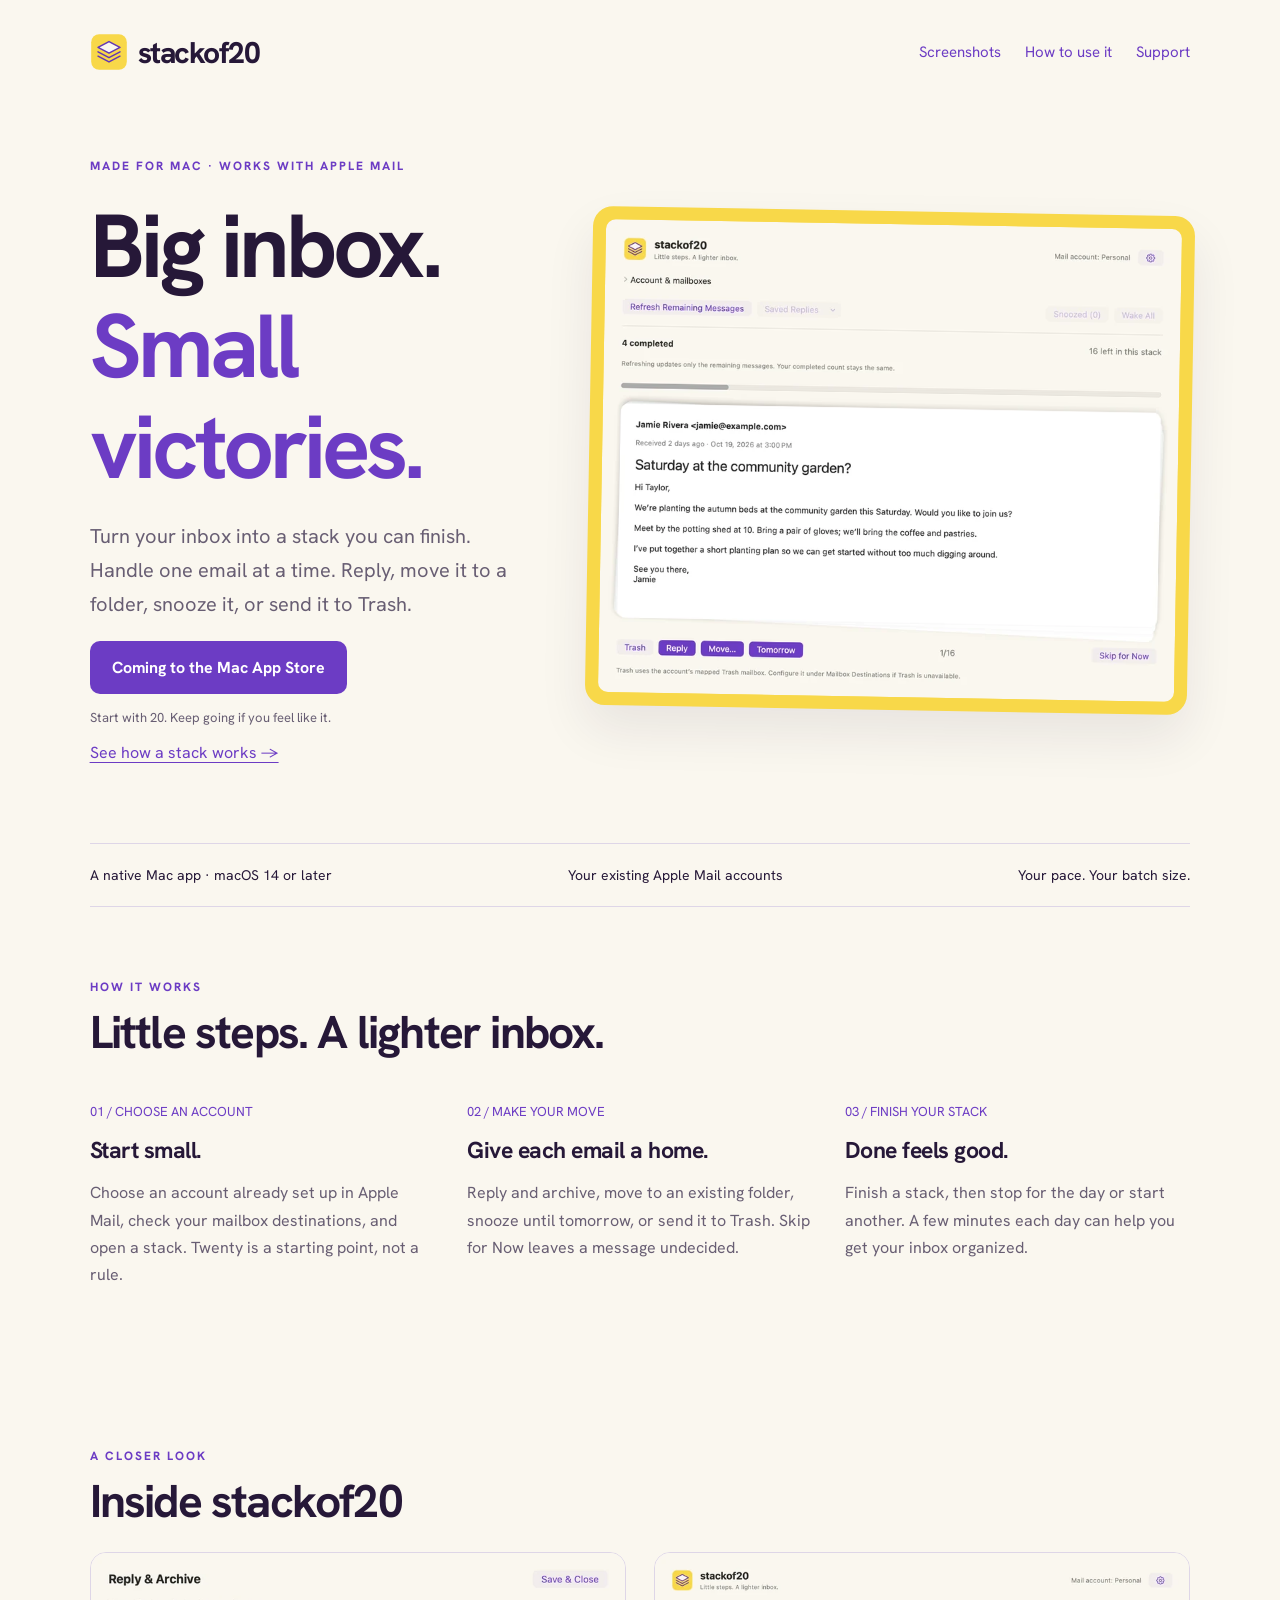
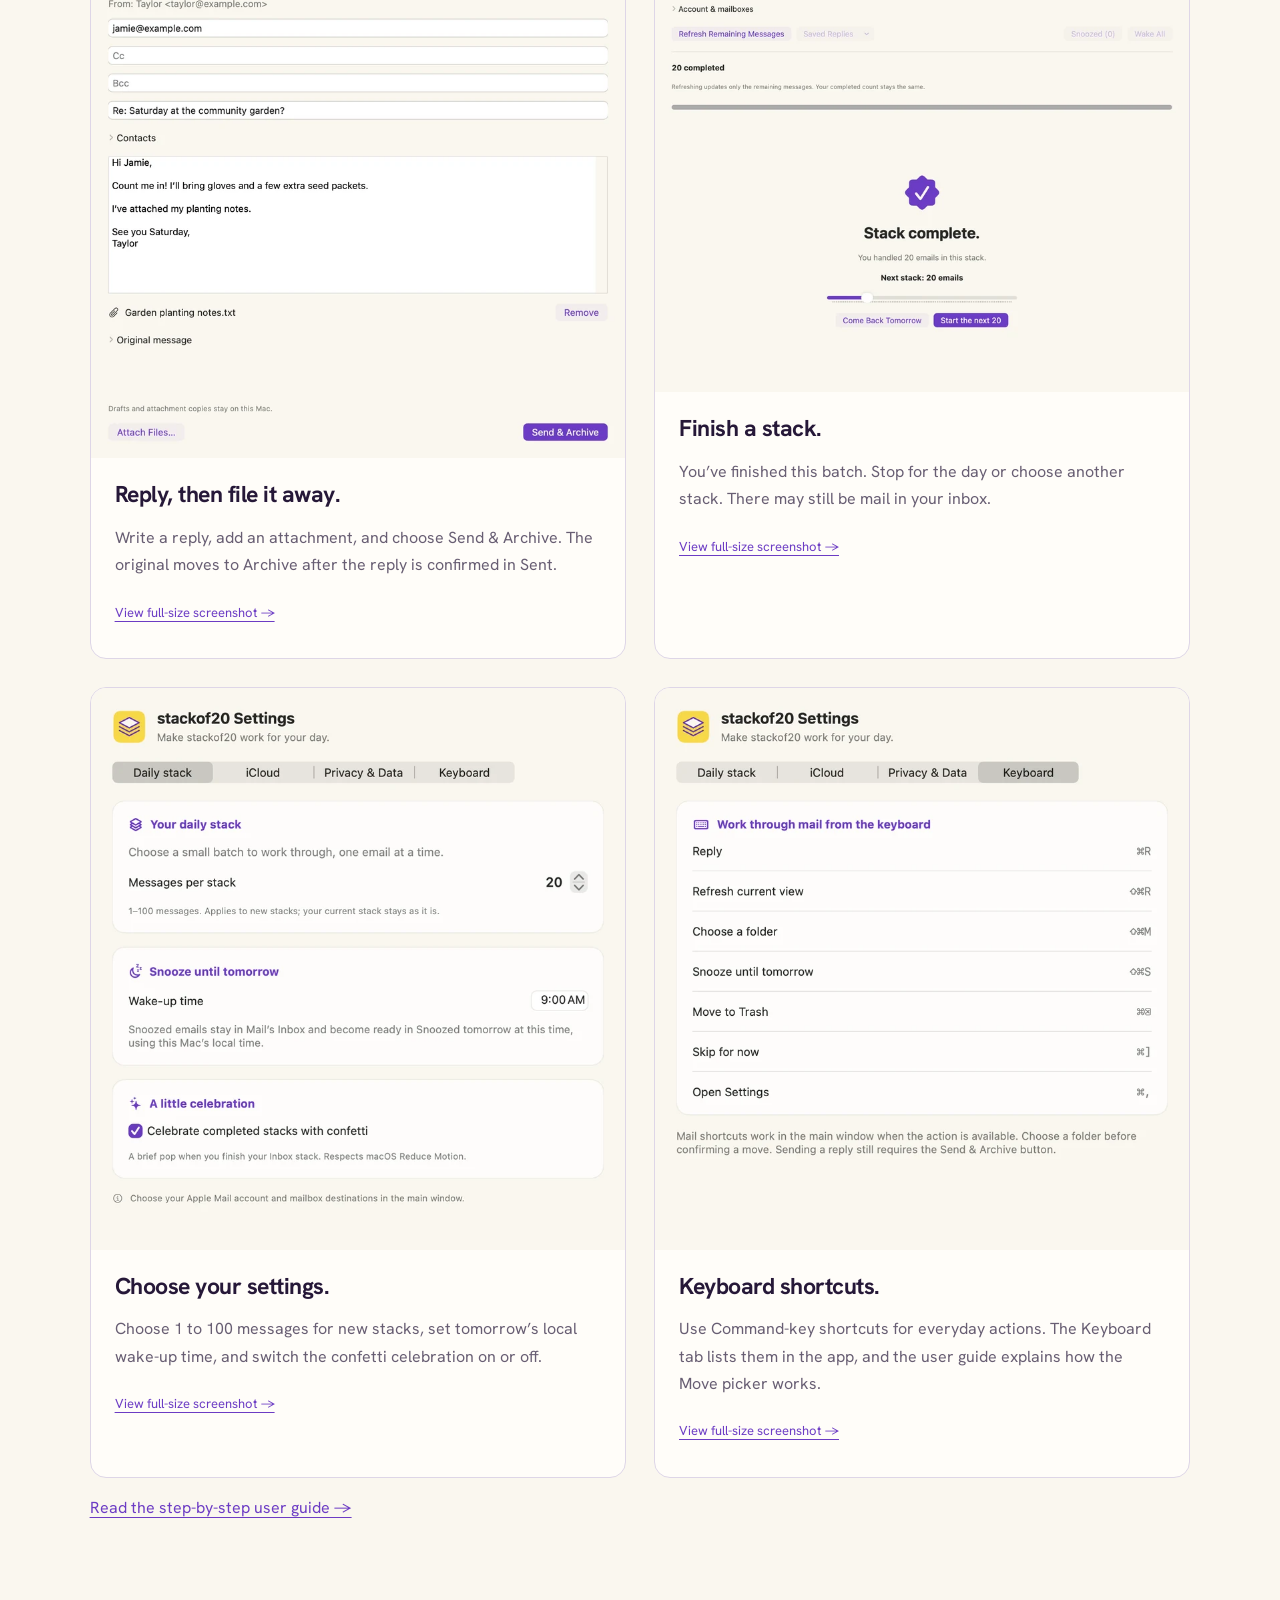
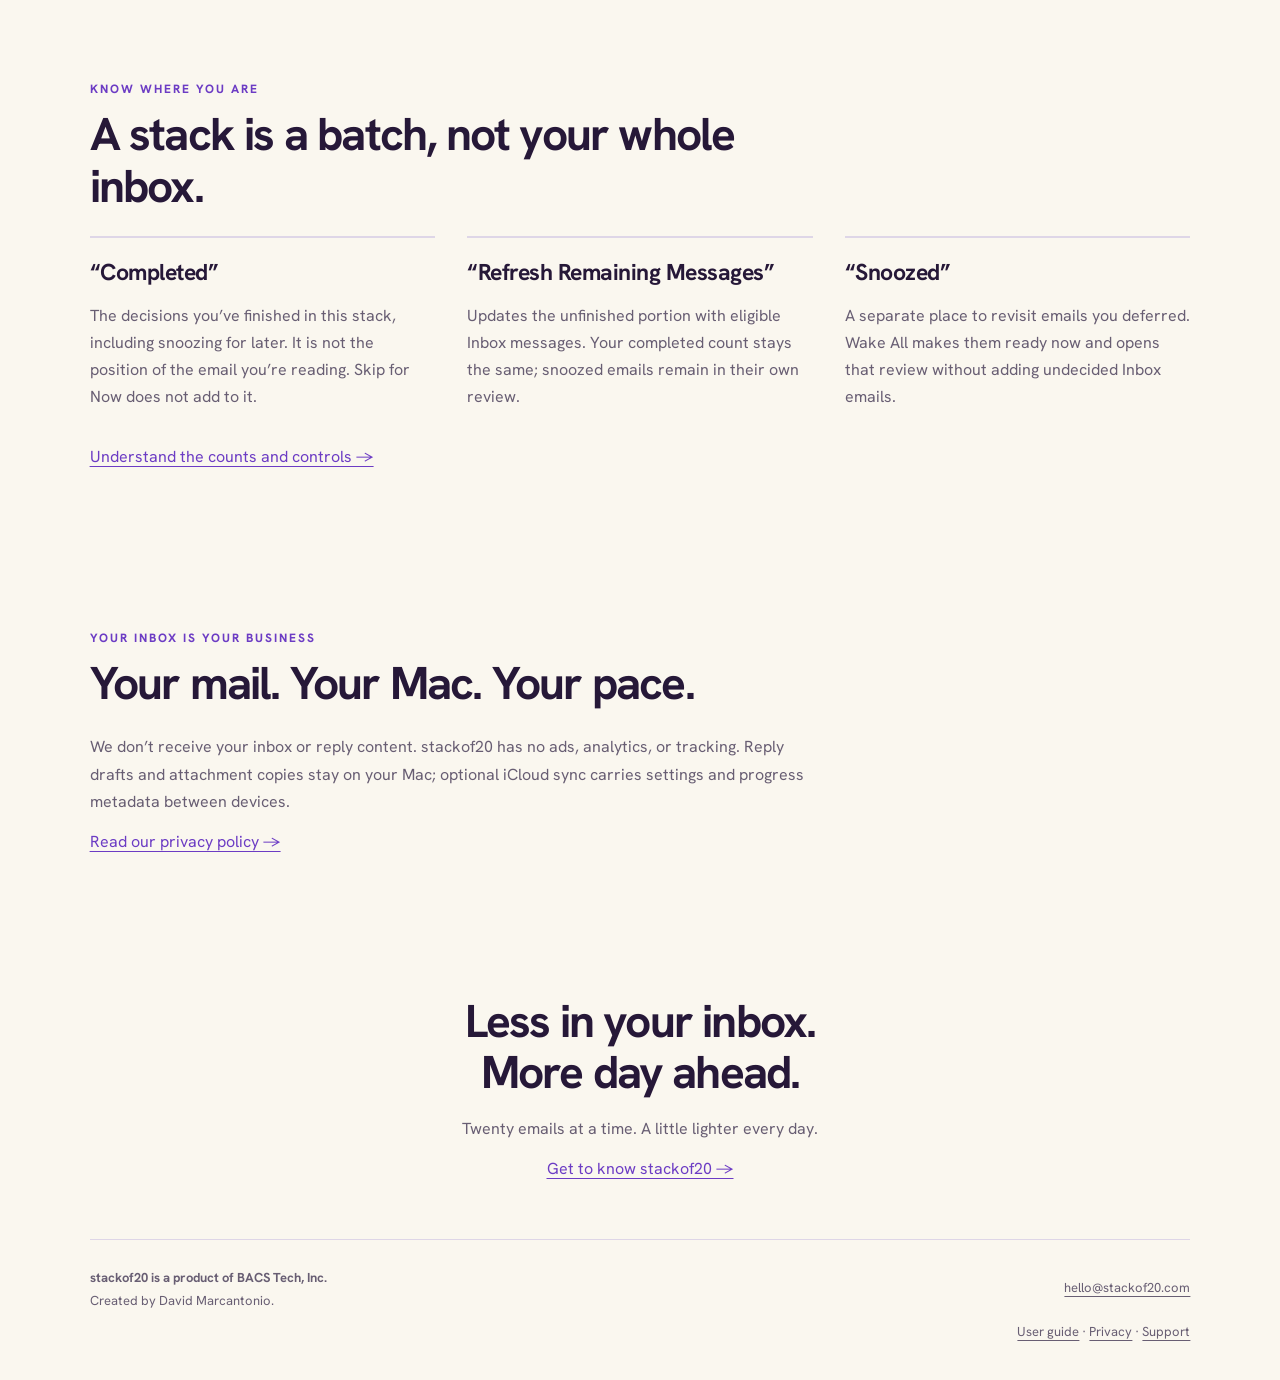
==== commit 719724ec: "Edit website copy for clarity and remove screenshot disclaimers" ====
--- a/index.html
+++ b/index.html
@@ -1,8 +1,8 @@
 <!doctype html>
-<html lang="en"><head><meta charset="utf-8"><meta name="viewport" content="width=device-width,initial-scale=1"><title>stackof20 — Small steps. A lighter inbox.</title><meta name="description" content="Make a small daily habit of organizing your inbox. See stackof20 in action and learn how to handle Apple Mail in manageable stacks."><link rel="icon" type="image/svg+xml" href="assets/stackof20-icon.svg"><link rel="stylesheet" href="styles.css?v=2"></head><body><main><a class="skip-link" href="#content">Skip to content</a><nav aria-label="Main navigation"><a class="wordmark" href="/"><img class="brand-icon" src="assets/stackof20-icon.svg" alt="">stackof20</a><div class="nav-links"><a href="index.html#screenshots">Screenshots</a><a href="guide.html">How to use it</a><a href="support.html">Support</a></div></nav><section class="hero" id="content"><div><div class="eyebrow">Made for Mac · Works with Apple Mail</div><h1>Big inbox.<br><em>Small victories.</em></h1><p class="lead">Turn your inbox into a stack you can finish. Reply, file, snooze, or trash—one email at a time.</p><button class="cta" id="availability" aria-expanded="false" aria-controls="notice">Coming to the Mac App Store</button><p class="fine notice" id="notice" hidden>stackof20 is in development. A download link will appear here when it’s ready.</p><p class="fine">Start with 20. Keep going if you feel like it.</p><a href="guide.html">See how a stack works →</a></div><figure class="hero-shot"><a href="assets/screenshots/01-inbox-compact.png" aria-label="Enlarge the stackof20 inbox screenshot"><img src="assets/screenshots/01-inbox-1600-compact.webp" srcset="assets/screenshots/01-inbox-800-compact.webp 800w, assets/screenshots/01-inbox-1600-compact.webp 1600w" sizes="(max-width: 620px) 88vw, (max-width: 900px) 86vw, 50vw" width="1800" height="1480" alt="stackof20 showing a fictional garden invitation, four completed emails, and sixteen remaining in the stack." loading="eager" decoding="async" fetchpriority="high"></a></figure></section>
+<html lang="en"><head><meta charset="utf-8"><meta name="viewport" content="width=device-width,initial-scale=1"><title>stackof20 | Small steps. A lighter inbox.</title><meta name="description" content="Make a small daily habit of organizing your inbox. See stackof20 in action and learn how to handle Apple Mail in manageable stacks."><link rel="icon" type="image/svg+xml" href="assets/stackof20-icon.svg"><link rel="stylesheet" href="styles.css?v=2"></head><body><main><a class="skip-link" href="#content">Skip to content</a><nav aria-label="Main navigation"><a class="wordmark" href="/"><img class="brand-icon" src="assets/stackof20-icon.svg" alt="">stackof20</a><div class="nav-links"><a href="index.html#screenshots">Screenshots</a><a href="guide.html">How to use it</a><a href="support.html">Support</a></div></nav><section class="hero" id="content"><div><div class="eyebrow">Made for Mac · Works with Apple Mail</div><h1>Big inbox.<br><em>Small victories.</em></h1><p class="lead">Turn your inbox into a stack you can finish. Handle one email at a time. Reply, move it to a folder, snooze it, or send it to Trash.</p><button class="cta" id="availability" aria-expanded="false" aria-controls="notice">Coming to the Mac App Store</button><p class="fine notice" id="notice" hidden>stackof20 is in development. A download link will appear here when it’s ready.</p><p class="fine">Start with 20. Keep going if you feel like it.</p><a href="guide.html">See how a stack works →</a></div><figure class="hero-shot"><a href="assets/screenshots/01-inbox-a1371913c8.png" aria-label="Enlarge the stackof20 inbox screenshot"><img src="assets/screenshots/01-inbox-1600-a1371913c8.webp" srcset="assets/screenshots/01-inbox-800-a1371913c8.webp 800w, assets/screenshots/01-inbox-1600-a1371913c8.webp 1600w" sizes="(max-width: 620px) 88vw, (max-width: 900px) 86vw, 50vw" width="1800" height="1480" alt="stackof20 showing a garden invitation, four completed emails, and sixteen remaining in the stack." loading="eager" decoding="async" fetchpriority="high"></a></figure></section>
 <div class="strip"><span>A native Mac app · macOS 14 or later</span><span>Your existing Apple Mail accounts</span><span>Your pace. Your batch size.</span></div>
-<section class="section" aria-labelledby="habit-title"><div class="eyebrow">Less pile. More possibility.</div><h2 id="habit-title">Little steps. A lighter inbox.</h2><div class="steps"><article><span class="number">01 / PICK YOUR PILE</span><h3>Start small.</h3><p>Choose an account already set up in Apple Mail, check your mailbox destinations, and open a stack. Twenty is a starting point, not a rule.</p></article><article><span class="number">02 / MAKE YOUR MOVE</span><h3>Give each email a home.</h3><p>Reply and archive, move to an existing folder, snooze until tomorrow, or send it to Trash. Skip for Now leaves a message undecided.</p></article><article><span class="number">03 / TAKE THE WIN</span><h3>Done feels good.</h3><p>Finish a small batch and come back tomorrow—or start another. A little daily habit can add up to a clear, organized inbox.</p></article></div></section>
-<section class="section" id="screenshots" aria-labelledby="screenshots-title"><div class="section-intro"><div class="eyebrow">A closer look</div><h2 id="screenshots-title">Small decisions. Real progress.</h2><p>These are screenshots of stackof20’s actual interface. Every name, email, and attachment shown is made up.</p></div><div class="gallery"><figure class="screenshot"><a href="assets/screenshots/02-reply-and-archive-compact.png" aria-label="Enlarge screenshot: Reply, then file it away."><img src="assets/screenshots/02-reply-and-archive-1600-compact.webp" srcset="assets/screenshots/02-reply-and-archive-800-compact.webp 800w, assets/screenshots/02-reply-and-archive-1600-compact.webp 1600w" sizes="(max-width: 620px) 88vw, (max-width: 900px) 86vw, 50vw" width="1480" height="1400" alt="Reply and Archive composer with a fictional reply to Jamie and a Garden planting notes text attachment." loading="lazy" decoding="async"></a><figcaption><h3>Reply, then file it away.</h3><p>Write a reply, add an attachment, and choose Send & Archive. The original moves to Archive after the reply is confirmed in Sent.</p><a class="image-link" href="assets/screenshots/02-reply-and-archive-compact.png">View full-size screenshot →</a></figcaption></figure><figure class="screenshot"><a href="assets/screenshots/03-batch-complete-compact.png" aria-label="Enlarge screenshot: Twenty down. Take the win."><img src="assets/screenshots/03-batch-complete-1600-compact.webp" srcset="assets/screenshots/03-batch-complete-800-compact.webp 800w, assets/screenshots/03-batch-complete-1600-compact.webp 1600w" sizes="(max-width: 620px) 88vw, (max-width: 900px) 86vw, 50vw" width="1800" height="1480" alt="Completed stack showing twenty handled emails and the options to come back tomorrow or start the next twenty." loading="lazy" decoding="async"></a><figcaption><h3>Twenty down. Take the win.</h3><p>A finished stack is a small achievement, not a claim that your whole inbox is empty. Come back tomorrow or choose the size of your next stack.</p><a class="image-link" href="assets/screenshots/03-batch-complete-compact.png">View full-size screenshot →</a></figcaption></figure><figure class="screenshot"><a href="assets/screenshots/04-daily-settings-compact.png" aria-label="Enlarge screenshot: Make room for a daily habit."><img src="assets/screenshots/04-daily-settings-1600-compact.webp" srcset="assets/screenshots/04-daily-settings-800-compact.webp 800w, assets/screenshots/04-daily-settings-1600-compact.webp 1600w" sizes="(max-width: 620px) 88vw, (max-width: 900px) 86vw, 50vw" width="1200" height="1260" alt="Daily stack settings showing a batch size of twenty, a nine AM snooze time, and the optional confetti checkbox." loading="lazy" decoding="async"></a><figcaption><h3>Make room for a daily habit.</h3><p>Choose 1–100 messages for new stacks, set tomorrow’s local wake-up time, and switch the confetti celebration on or off.</p><a class="image-link" href="assets/screenshots/04-daily-settings-compact.png">View full-size screenshot →</a></figcaption></figure><figure class="screenshot"><a href="assets/screenshots/05-keyboard-shortcuts-compact.png" aria-label="Enlarge screenshot: Keep your hands on the keys."><img src="assets/screenshots/05-keyboard-shortcuts-1600-compact.webp" srcset="assets/screenshots/05-keyboard-shortcuts-800-compact.webp 800w, assets/screenshots/05-keyboard-shortcuts-1600-compact.webp 1600w" sizes="(max-width: 620px) 88vw, (max-width: 900px) 86vw, 50vw" width="1200" height="1260" alt="Keyboard settings listing shortcuts for Reply, Refresh, Move, Snooze, Trash, Skip, and Settings." loading="lazy" decoding="async"></a><figcaption><h3>Keep your hands on the keys.</h3><p>Use Command-key shortcuts for everyday actions. The Keyboard tab lists them in the app, and the user guide explains how the Move picker works.</p><a class="image-link" href="assets/screenshots/05-keyboard-shortcuts-compact.png">View full-size screenshot →</a></figcaption></figure></div><p><a href="guide.html">Read the step-by-step user guide →</a></p></section>
+<section class="section" aria-labelledby="habit-title"><div class="eyebrow">How it works</div><h2 id="habit-title">Little steps. A lighter inbox.</h2><div class="steps"><article><span class="number">01 / CHOOSE AN ACCOUNT</span><h3>Start small.</h3><p>Choose an account already set up in Apple Mail, check your mailbox destinations, and open a stack. Twenty is a starting point, not a rule.</p></article><article><span class="number">02 / MAKE YOUR MOVE</span><h3>Give each email a home.</h3><p>Reply and archive, move to an existing folder, snooze until tomorrow, or send it to Trash. Skip for Now leaves a message undecided.</p></article><article><span class="number">03 / FINISH YOUR STACK</span><h3>Done feels good.</h3><p>Finish a stack, then stop for the day or start another. A few minutes each day can help you get your inbox organized.</p></article></div></section>
+<section class="section" id="screenshots" aria-labelledby="screenshots-title"><div class="section-intro"><div class="eyebrow">A closer look</div><h2 id="screenshots-title">Inside stackof20</h2></div><div class="gallery"><figure class="screenshot"><a href="assets/screenshots/02-reply-and-archive-a5688d797a.png" aria-label="Enlarge screenshot: Reply, then file it away."><img src="assets/screenshots/02-reply-and-archive-1600-a5688d797a.webp" srcset="assets/screenshots/02-reply-and-archive-800-a5688d797a.webp 800w, assets/screenshots/02-reply-and-archive-1600-a5688d797a.webp 1600w" sizes="(max-width: 620px) 88vw, (max-width: 900px) 86vw, 50vw" width="1480" height="1400" alt="Reply and Archive composer with a reply to Jamie and a Garden planting notes text attachment." loading="lazy" decoding="async"></a><figcaption><h3>Reply, then file it away.</h3><p>Write a reply, add an attachment, and choose Send & Archive. The original moves to Archive after the reply is confirmed in Sent.</p><a class="image-link" href="assets/screenshots/02-reply-and-archive-a5688d797a.png">View full-size screenshot →</a></figcaption></figure><figure class="screenshot"><a href="assets/screenshots/03-batch-complete-baf2cf4f5e.png" aria-label="Enlarge screenshot: Finish a stack."><img src="assets/screenshots/03-batch-complete-1600-baf2cf4f5e.webp" srcset="assets/screenshots/03-batch-complete-800-baf2cf4f5e.webp 800w, assets/screenshots/03-batch-complete-1600-baf2cf4f5e.webp 1600w" sizes="(max-width: 620px) 88vw, (max-width: 900px) 86vw, 50vw" width="1800" height="1480" alt="Completed stack showing twenty handled emails and the options to come back tomorrow or start the next twenty." loading="lazy" decoding="async"></a><figcaption><h3>Finish a stack.</h3><p>You’ve finished this batch. Stop for the day or choose another stack. There may still be mail in your inbox.</p><a class="image-link" href="assets/screenshots/03-batch-complete-baf2cf4f5e.png">View full-size screenshot →</a></figcaption></figure><figure class="screenshot"><a href="assets/screenshots/04-daily-settings-ecdf7d4151.png" aria-label="Enlarge screenshot: Choose your settings."><img src="assets/screenshots/04-daily-settings-1600-ecdf7d4151.webp" srcset="assets/screenshots/04-daily-settings-800-ecdf7d4151.webp 800w, assets/screenshots/04-daily-settings-1600-ecdf7d4151.webp 1600w" sizes="(max-width: 620px) 88vw, (max-width: 900px) 86vw, 50vw" width="1200" height="1260" alt="Daily stack settings showing a batch size of twenty, a nine AM snooze time, and the optional confetti checkbox." loading="lazy" decoding="async"></a><figcaption><h3>Choose your settings.</h3><p>Choose 1 to 100 messages for new stacks, set tomorrow’s local wake-up time, and switch the confetti celebration on or off.</p><a class="image-link" href="assets/screenshots/04-daily-settings-ecdf7d4151.png">View full-size screenshot →</a></figcaption></figure><figure class="screenshot"><a href="assets/screenshots/05-keyboard-shortcuts-4008267e11.png" aria-label="Enlarge screenshot: Keyboard shortcuts."><img src="assets/screenshots/05-keyboard-shortcuts-1600-4008267e11.webp" srcset="assets/screenshots/05-keyboard-shortcuts-800-4008267e11.webp 800w, assets/screenshots/05-keyboard-shortcuts-1600-4008267e11.webp 1600w" sizes="(max-width: 620px) 88vw, (max-width: 900px) 86vw, 50vw" width="1200" height="1260" alt="Keyboard settings listing shortcuts for Reply, Refresh, Move, Snooze, Trash, Skip, and Settings." loading="lazy" decoding="async"></a><figcaption><h3>Keyboard shortcuts.</h3><p>Use Command-key shortcuts for everyday actions. The Keyboard tab lists them in the app, and the user guide explains how the Move picker works.</p><a class="image-link" href="assets/screenshots/05-keyboard-shortcuts-4008267e11.png">View full-size screenshot →</a></figcaption></figure></div><p><a href="guide.html">Read the step-by-step user guide →</a></p></section>
 <section class="section" aria-labelledby="meaning-title"><div class="section-intro"><div class="eyebrow">Know where you are</div><h2 id="meaning-title">A stack is a batch, not your whole inbox.</h2></div><div class="cards"><article class="action-card"><h3>“Completed”</h3><p>The decisions you’ve finished in this stack, including snoozing for later. It is not the position of the email you’re reading. Skip for Now does not add to it.</p></article><article class="action-card"><h3>“Refresh Remaining Messages”</h3><p>Updates the unfinished portion with eligible Inbox messages. Your completed count stays the same; snoozed emails remain in their own review.</p></article><article class="action-card"><h3>“Snoozed”</h3><p>A separate place to revisit emails you deferred. Wake All makes them ready now and opens that review without adding undecided Inbox emails.</p></article></div><p><a href="guide.html#progress">Understand the counts and controls →</a></p></section>
 <section class="section" aria-labelledby="privacy-title"><div class="section-intro"><div class="eyebrow">Your inbox is your business</div><h2 id="privacy-title">Your mail. Your Mac. Your pace.</h2><p>We don’t receive your inbox or reply content. stackof20 has no ads, analytics, or tracking. Reply drafts and attachment copies stay on your Mac; optional iCloud sync carries settings and progress metadata between devices.</p><a href="privacy.html">Read our privacy policy →</a></div></section><section class="finish"><h2>Less in your inbox.<br>More day ahead.</h2><p>Twenty emails at a time. A little lighter every day.</p><a href="guide.html">Get to know stackof20 →</a></section>
 <script>const availability=document.querySelector('#availability');availability.addEventListener('click',()=>{const notice=document.querySelector('#notice');notice.hidden=!notice.hidden;availability.setAttribute('aria-expanded',String(!notice.hidden));});</script><footer><div><strong>stackof20 is a product of BACS Tech, Inc.</strong><br>Created by David Marcantonio.</div><div class="footer-links"><a href="mailto:hello@stackof20.com">hello@stackof20.com</a><br><a href="guide.html">User guide</a> · <a href="privacy.html">Privacy</a> · <a href="support.html">Support</a></div></footer></main></body></html>
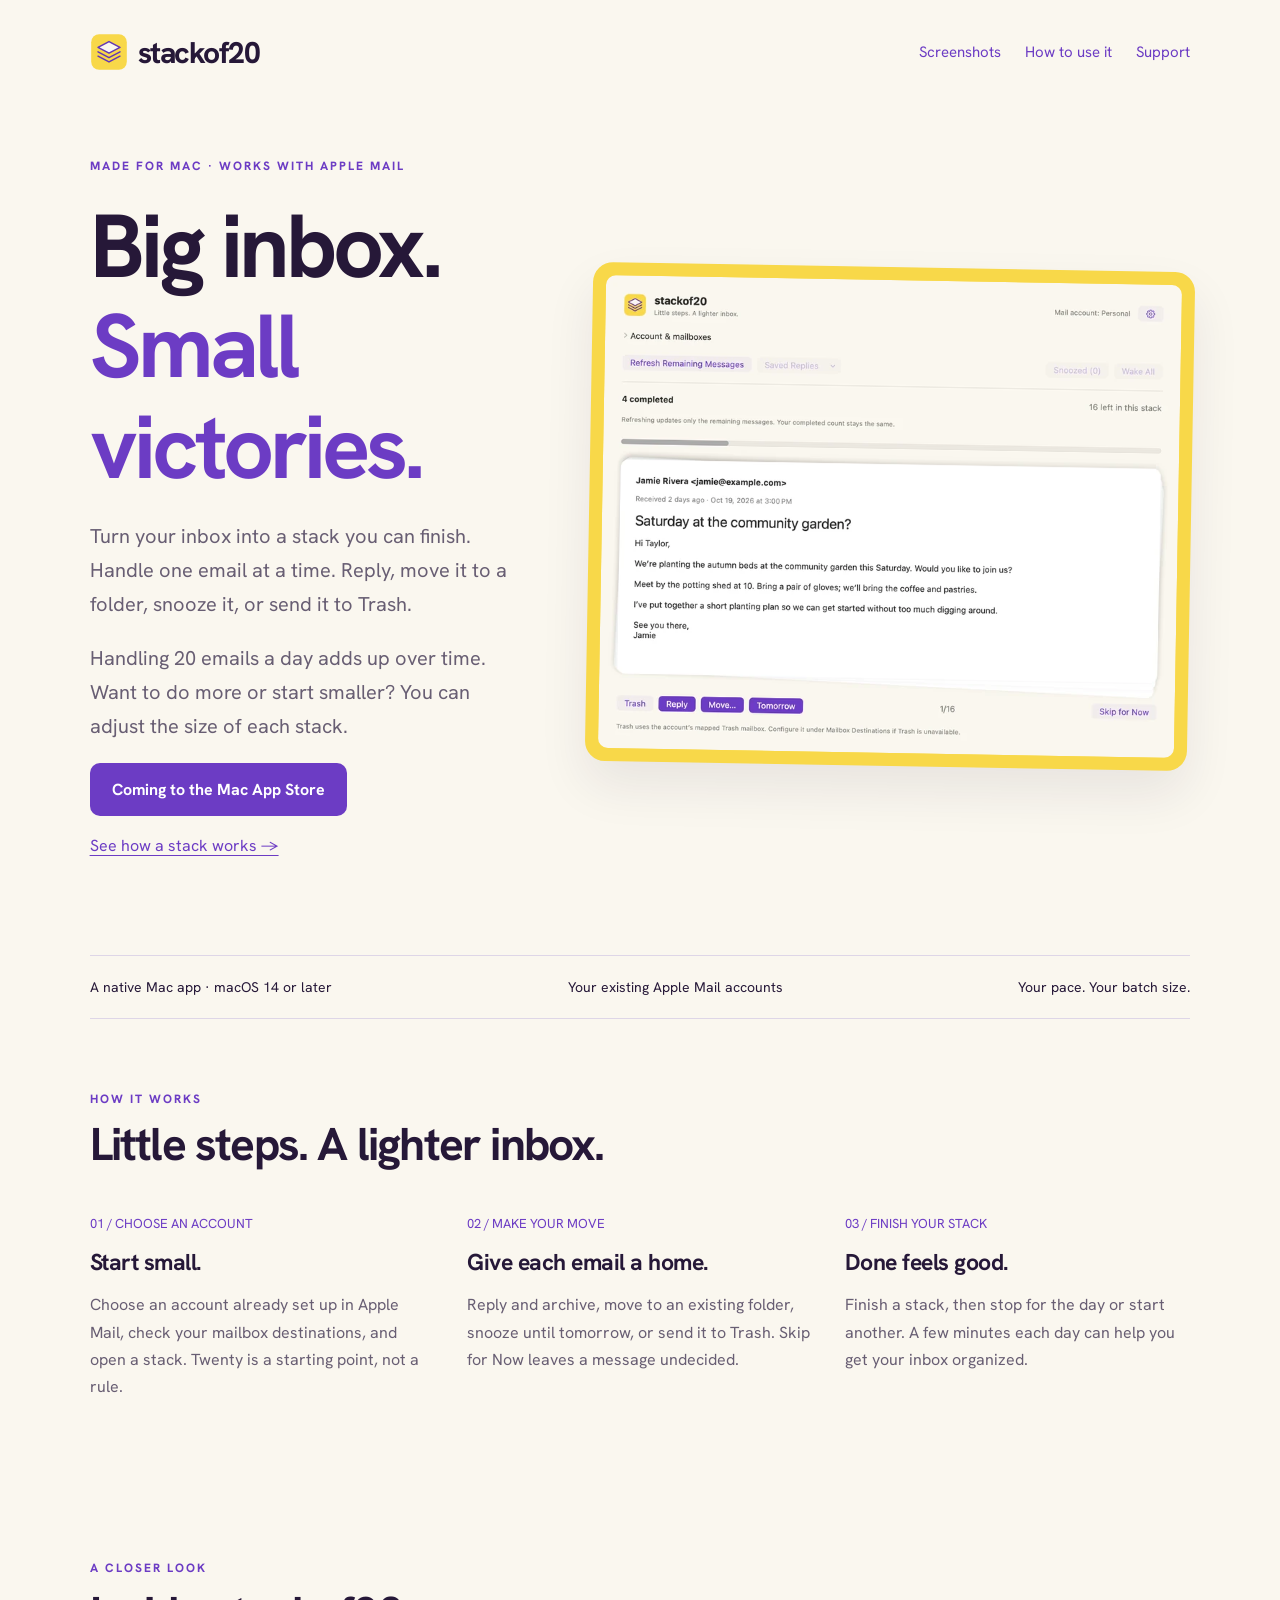
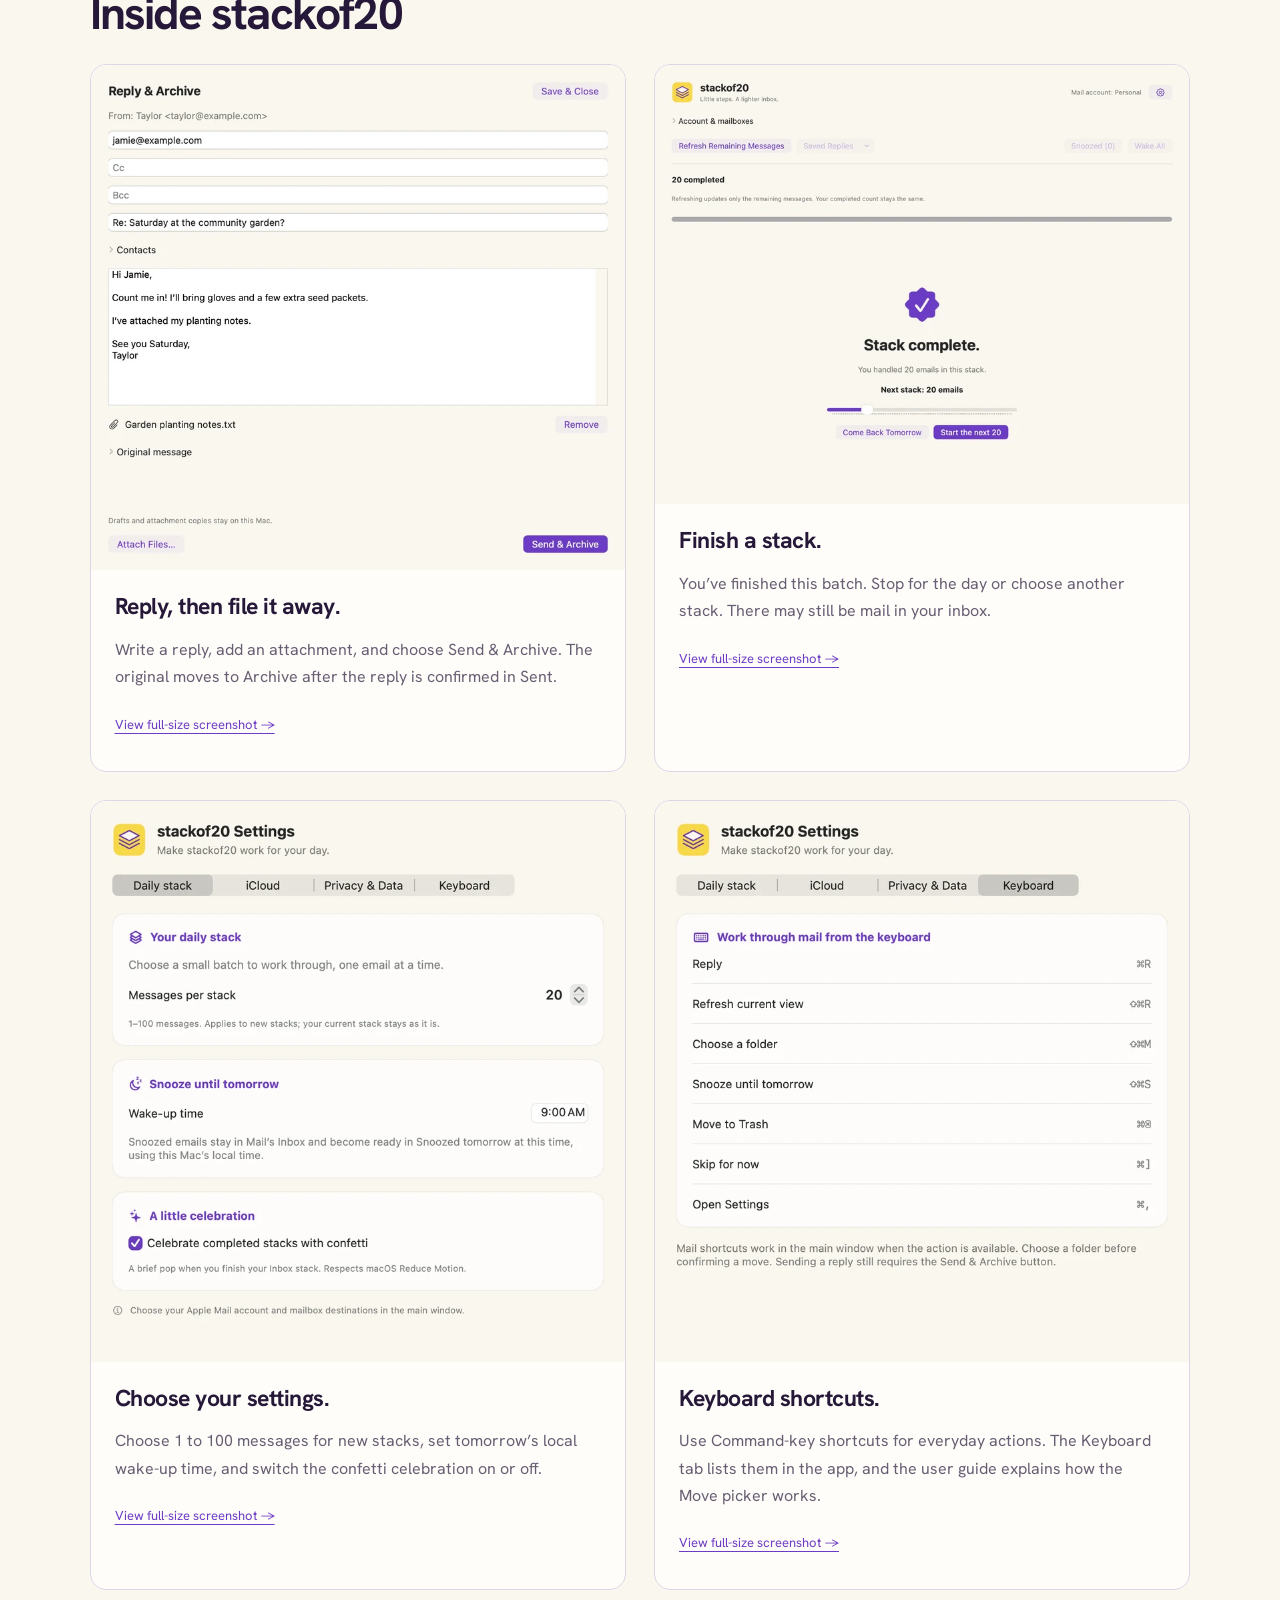
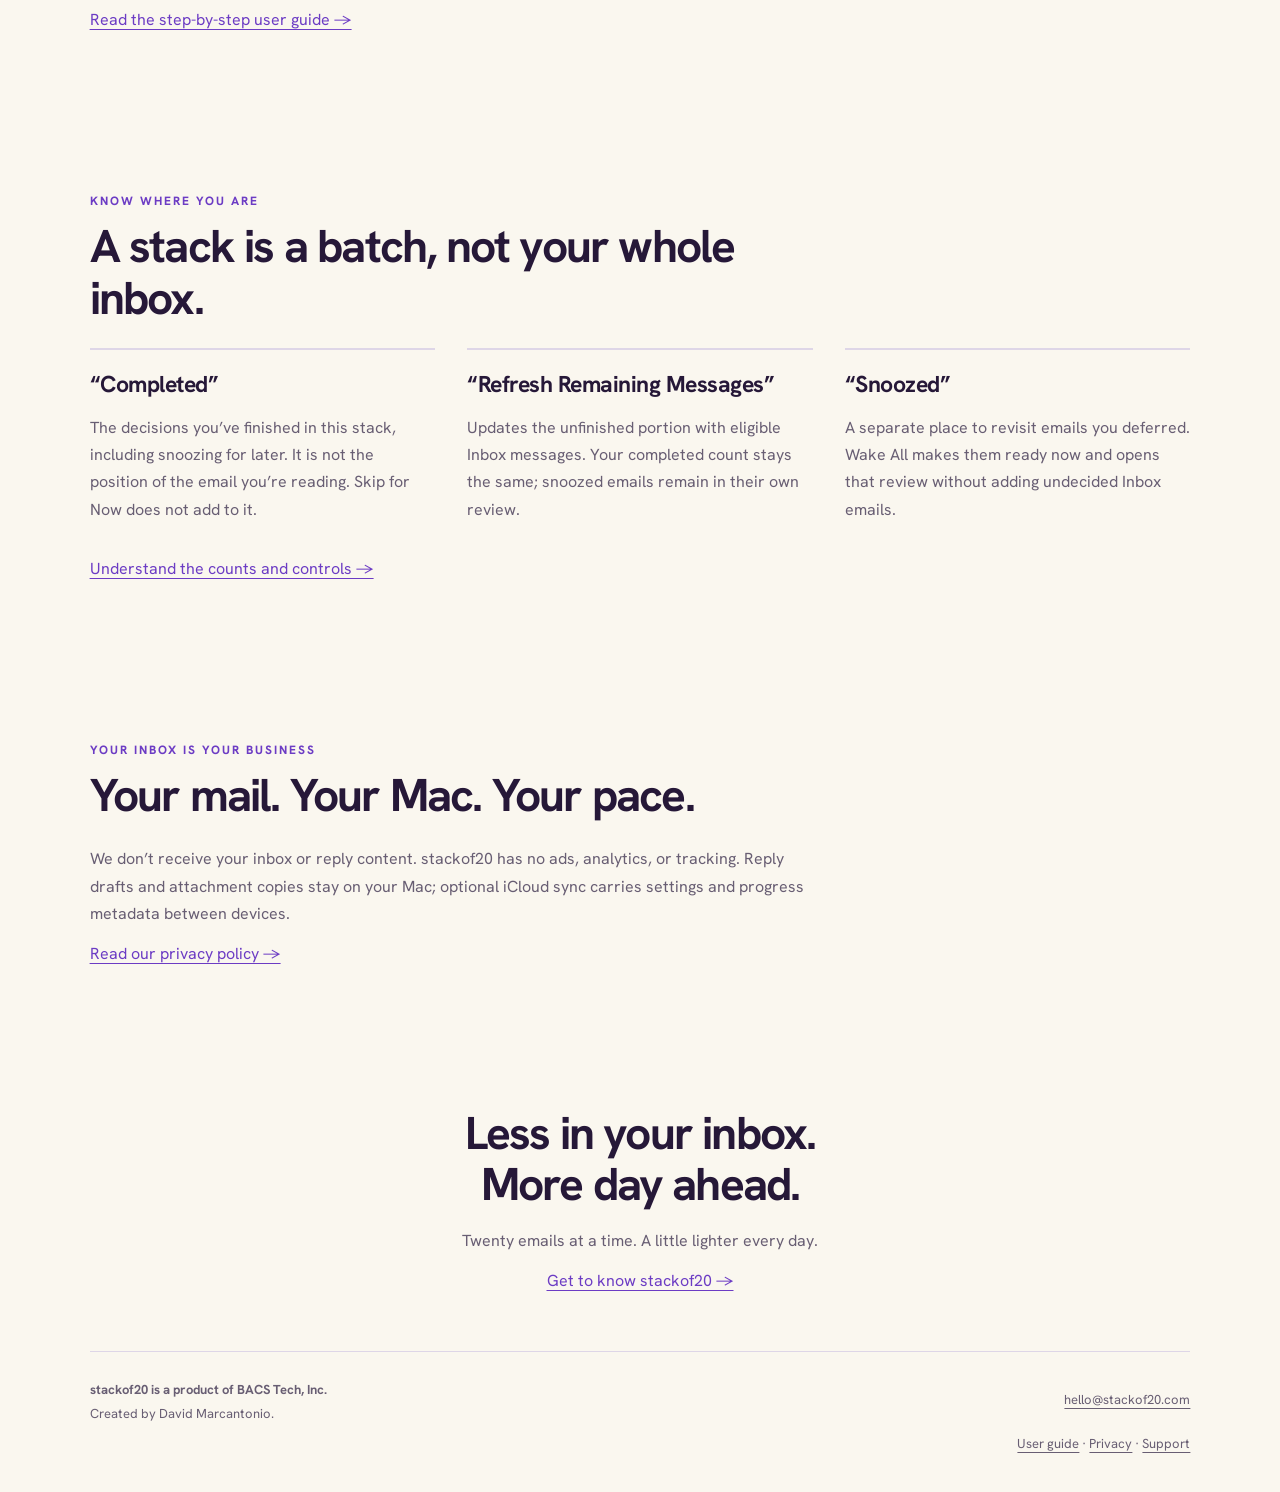
==== commit 8405b012: "Explain daily progress and adjustable stack size on the homepage" ====
--- a/index.html
+++ b/index.html
@@ -1,5 +1,5 @@
 <!doctype html>
-<html lang="en"><head><meta charset="utf-8"><meta name="viewport" content="width=device-width,initial-scale=1"><title>stackof20 | Small steps. A lighter inbox.</title><meta name="description" content="Make a small daily habit of organizing your inbox. See stackof20 in action and learn how to handle Apple Mail in manageable stacks."><link rel="icon" type="image/svg+xml" href="assets/stackof20-icon.svg"><link rel="stylesheet" href="styles.css?v=2"></head><body><main><a class="skip-link" href="#content">Skip to content</a><nav aria-label="Main navigation"><a class="wordmark" href="/"><img class="brand-icon" src="assets/stackof20-icon.svg" alt="">stackof20</a><div class="nav-links"><a href="index.html#screenshots">Screenshots</a><a href="guide.html">How to use it</a><a href="support.html">Support</a></div></nav><section class="hero" id="content"><div><div class="eyebrow">Made for Mac · Works with Apple Mail</div><h1>Big inbox.<br><em>Small victories.</em></h1><p class="lead">Turn your inbox into a stack you can finish. Handle one email at a time. Reply, move it to a folder, snooze it, or send it to Trash.</p><button class="cta" id="availability" aria-expanded="false" aria-controls="notice">Coming to the Mac App Store</button><p class="fine notice" id="notice" hidden>stackof20 is in development. A download link will appear here when it’s ready.</p><p class="fine">Start with 20. Keep going if you feel like it.</p><a href="guide.html">See how a stack works →</a></div><figure class="hero-shot"><a href="assets/screenshots/01-inbox-a1371913c8.png" aria-label="Enlarge the stackof20 inbox screenshot"><img src="assets/screenshots/01-inbox-1600-a1371913c8.webp" srcset="assets/screenshots/01-inbox-800-a1371913c8.webp 800w, assets/screenshots/01-inbox-1600-a1371913c8.webp 1600w" sizes="(max-width: 620px) 88vw, (max-width: 900px) 86vw, 50vw" width="1800" height="1480" alt="stackof20 showing a garden invitation, four completed emails, and sixteen remaining in the stack." loading="eager" decoding="async" fetchpriority="high"></a></figure></section>
+<html lang="en"><head><meta charset="utf-8"><meta name="viewport" content="width=device-width,initial-scale=1"><title>stackof20 | Small steps. A lighter inbox.</title><meta name="description" content="Make a small daily habit of organizing your inbox. See stackof20 in action and learn how to handle Apple Mail in manageable stacks."><link rel="icon" type="image/svg+xml" href="assets/stackof20-icon.svg"><link rel="stylesheet" href="styles.css?v=2"></head><body><main><a class="skip-link" href="#content">Skip to content</a><nav aria-label="Main navigation"><a class="wordmark" href="/"><img class="brand-icon" src="assets/stackof20-icon.svg" alt="">stackof20</a><div class="nav-links"><a href="index.html#screenshots">Screenshots</a><a href="guide.html">How to use it</a><a href="support.html">Support</a></div></nav><section class="hero" id="content"><div><div class="eyebrow">Made for Mac · Works with Apple Mail</div><h1>Big inbox.<br><em>Small victories.</em></h1><p class="lead">Turn your inbox into a stack you can finish. Handle one email at a time. Reply, move it to a folder, snooze it, or send it to Trash.</p><p class="lead">Handling 20 emails a day adds up over time. Want to do more or start smaller? You can adjust the size of each stack.</p><button class="cta" id="availability" aria-expanded="false" aria-controls="notice">Coming to the Mac App Store</button><p class="fine notice" id="notice" hidden>stackof20 is in development. A download link will appear here when it’s ready.</p><p><a href="guide.html">See how a stack works →</a></p></div><figure class="hero-shot"><a href="assets/screenshots/01-inbox-a1371913c8.png" aria-label="Enlarge the stackof20 inbox screenshot"><img src="assets/screenshots/01-inbox-1600-a1371913c8.webp" srcset="assets/screenshots/01-inbox-800-a1371913c8.webp 800w, assets/screenshots/01-inbox-1600-a1371913c8.webp 1600w" sizes="(max-width: 620px) 88vw, (max-width: 900px) 86vw, 50vw" width="1800" height="1480" alt="stackof20 showing a garden invitation, four completed emails, and sixteen remaining in the stack." loading="eager" decoding="async" fetchpriority="high"></a></figure></section>
 <div class="strip"><span>A native Mac app · macOS 14 or later</span><span>Your existing Apple Mail accounts</span><span>Your pace. Your batch size.</span></div>
 <section class="section" aria-labelledby="habit-title"><div class="eyebrow">How it works</div><h2 id="habit-title">Little steps. A lighter inbox.</h2><div class="steps"><article><span class="number">01 / CHOOSE AN ACCOUNT</span><h3>Start small.</h3><p>Choose an account already set up in Apple Mail, check your mailbox destinations, and open a stack. Twenty is a starting point, not a rule.</p></article><article><span class="number">02 / MAKE YOUR MOVE</span><h3>Give each email a home.</h3><p>Reply and archive, move to an existing folder, snooze until tomorrow, or send it to Trash. Skip for Now leaves a message undecided.</p></article><article><span class="number">03 / FINISH YOUR STACK</span><h3>Done feels good.</h3><p>Finish a stack, then stop for the day or start another. A few minutes each day can help you get your inbox organized.</p></article></div></section>
 <section class="section" id="screenshots" aria-labelledby="screenshots-title"><div class="section-intro"><div class="eyebrow">A closer look</div><h2 id="screenshots-title">Inside stackof20</h2></div><div class="gallery"><figure class="screenshot"><a href="assets/screenshots/02-reply-and-archive-a5688d797a.png" aria-label="Enlarge screenshot: Reply, then file it away."><img src="assets/screenshots/02-reply-and-archive-1600-a5688d797a.webp" srcset="assets/screenshots/02-reply-and-archive-800-a5688d797a.webp 800w, assets/screenshots/02-reply-and-archive-1600-a5688d797a.webp 1600w" sizes="(max-width: 620px) 88vw, (max-width: 900px) 86vw, 50vw" width="1480" height="1400" alt="Reply and Archive composer with a reply to Jamie and a Garden planting notes text attachment." loading="lazy" decoding="async"></a><figcaption><h3>Reply, then file it away.</h3><p>Write a reply, add an attachment, and choose Send & Archive. The original moves to Archive after the reply is confirmed in Sent.</p><a class="image-link" href="assets/screenshots/02-reply-and-archive-a5688d797a.png">View full-size screenshot →</a></figcaption></figure><figure class="screenshot"><a href="assets/screenshots/03-batch-complete-baf2cf4f5e.png" aria-label="Enlarge screenshot: Finish a stack."><img src="assets/screenshots/03-batch-complete-1600-baf2cf4f5e.webp" srcset="assets/screenshots/03-batch-complete-800-baf2cf4f5e.webp 800w, assets/screenshots/03-batch-complete-1600-baf2cf4f5e.webp 1600w" sizes="(max-width: 620px) 88vw, (max-width: 900px) 86vw, 50vw" width="1800" height="1480" alt="Completed stack showing twenty handled emails and the options to come back tomorrow or start the next twenty." loading="lazy" decoding="async"></a><figcaption><h3>Finish a stack.</h3><p>You’ve finished this batch. Stop for the day or choose another stack. There may still be mail in your inbox.</p><a class="image-link" href="assets/screenshots/03-batch-complete-baf2cf4f5e.png">View full-size screenshot →</a></figcaption></figure><figure class="screenshot"><a href="assets/screenshots/04-daily-settings-ecdf7d4151.png" aria-label="Enlarge screenshot: Choose your settings."><img src="assets/screenshots/04-daily-settings-1600-ecdf7d4151.webp" srcset="assets/screenshots/04-daily-settings-800-ecdf7d4151.webp 800w, assets/screenshots/04-daily-settings-1600-ecdf7d4151.webp 1600w" sizes="(max-width: 620px) 88vw, (max-width: 900px) 86vw, 50vw" width="1200" height="1260" alt="Daily stack settings showing a batch size of twenty, a nine AM snooze time, and the optional confetti checkbox." loading="lazy" decoding="async"></a><figcaption><h3>Choose your settings.</h3><p>Choose 1 to 100 messages for new stacks, set tomorrow’s local wake-up time, and switch the confetti celebration on or off.</p><a class="image-link" href="assets/screenshots/04-daily-settings-ecdf7d4151.png">View full-size screenshot →</a></figcaption></figure><figure class="screenshot"><a href="assets/screenshots/05-keyboard-shortcuts-4008267e11.png" aria-label="Enlarge screenshot: Keyboard shortcuts."><img src="assets/screenshots/05-keyboard-shortcuts-1600-4008267e11.webp" srcset="assets/screenshots/05-keyboard-shortcuts-800-4008267e11.webp 800w, assets/screenshots/05-keyboard-shortcuts-1600-4008267e11.webp 1600w" sizes="(max-width: 620px) 88vw, (max-width: 900px) 86vw, 50vw" width="1200" height="1260" alt="Keyboard settings listing shortcuts for Reply, Refresh, Move, Snooze, Trash, Skip, and Settings." loading="lazy" decoding="async"></a><figcaption><h3>Keyboard shortcuts.</h3><p>Use Command-key shortcuts for everyday actions. The Keyboard tab lists them in the app, and the user guide explains how the Move picker works.</p><a class="image-link" href="assets/screenshots/05-keyboard-shortcuts-4008267e11.png">View full-size screenshot →</a></figcaption></figure></div><p><a href="guide.html">Read the step-by-step user guide →</a></p></section>
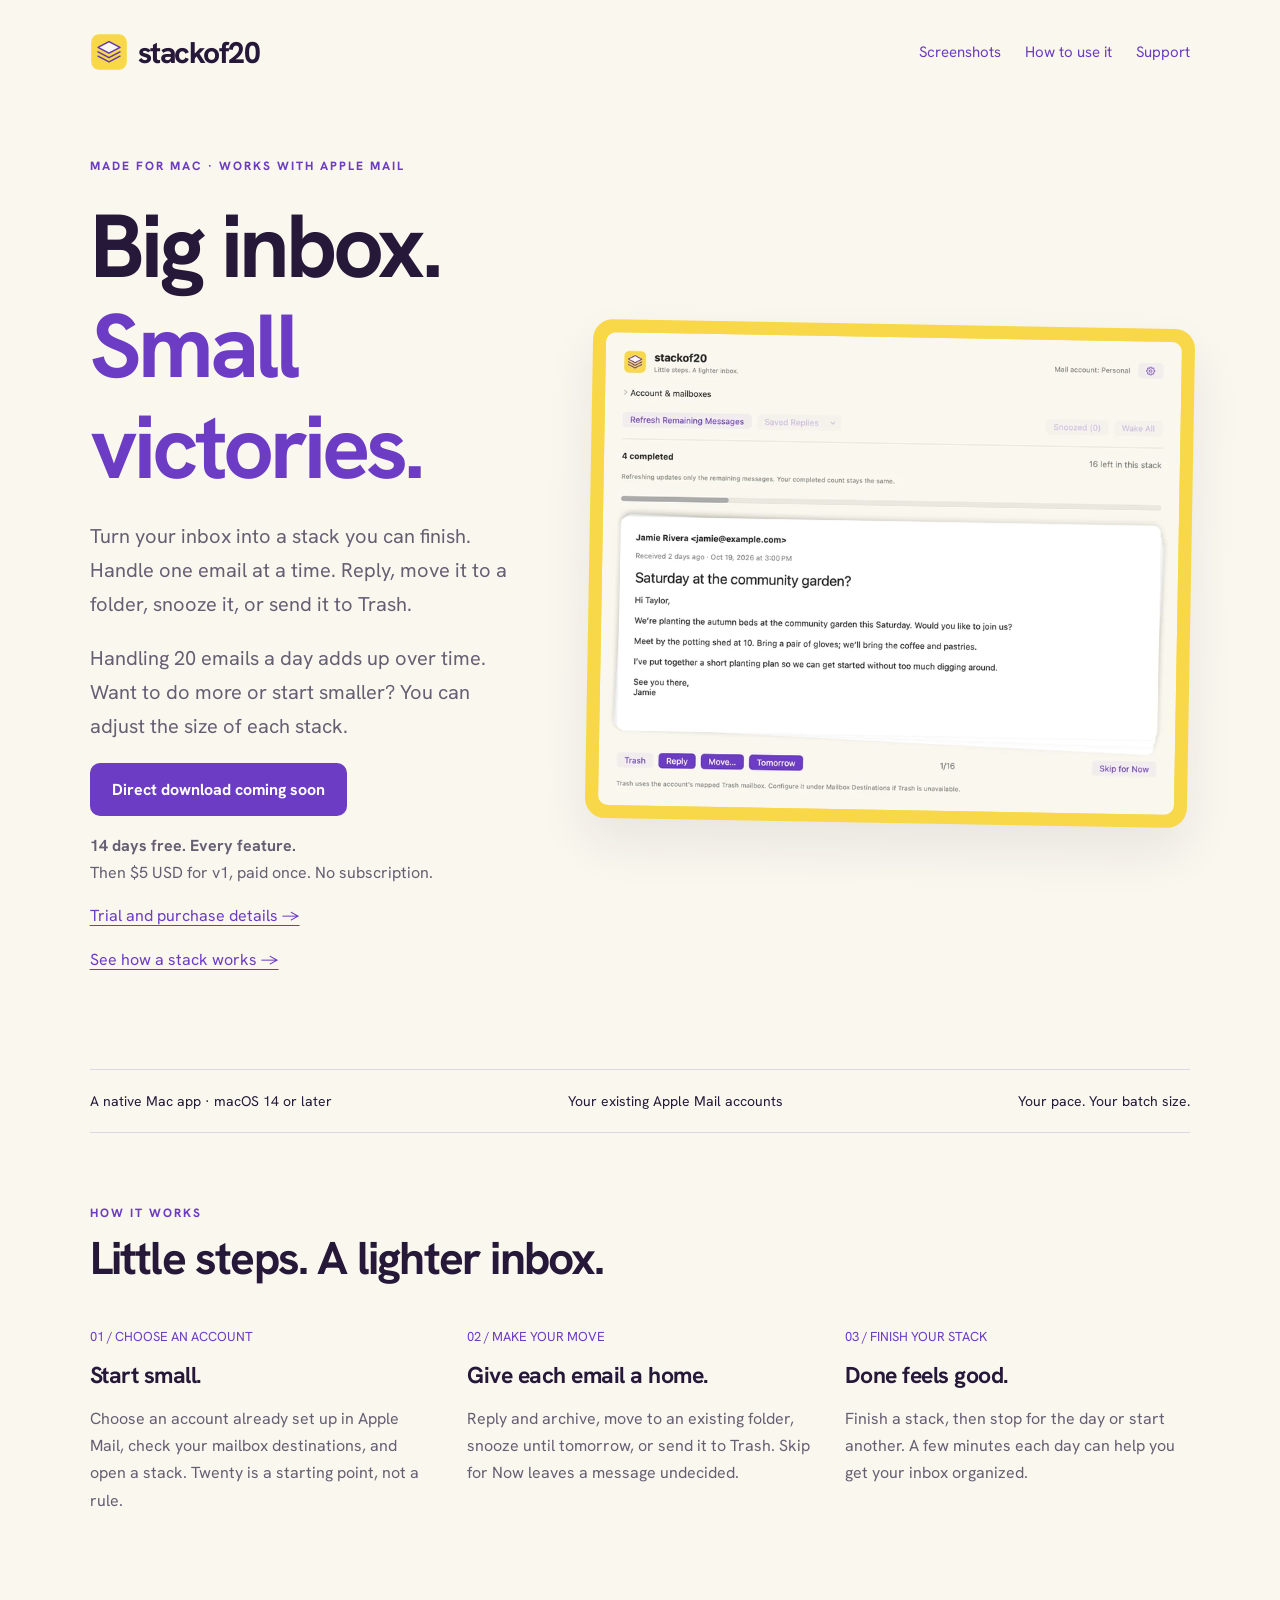
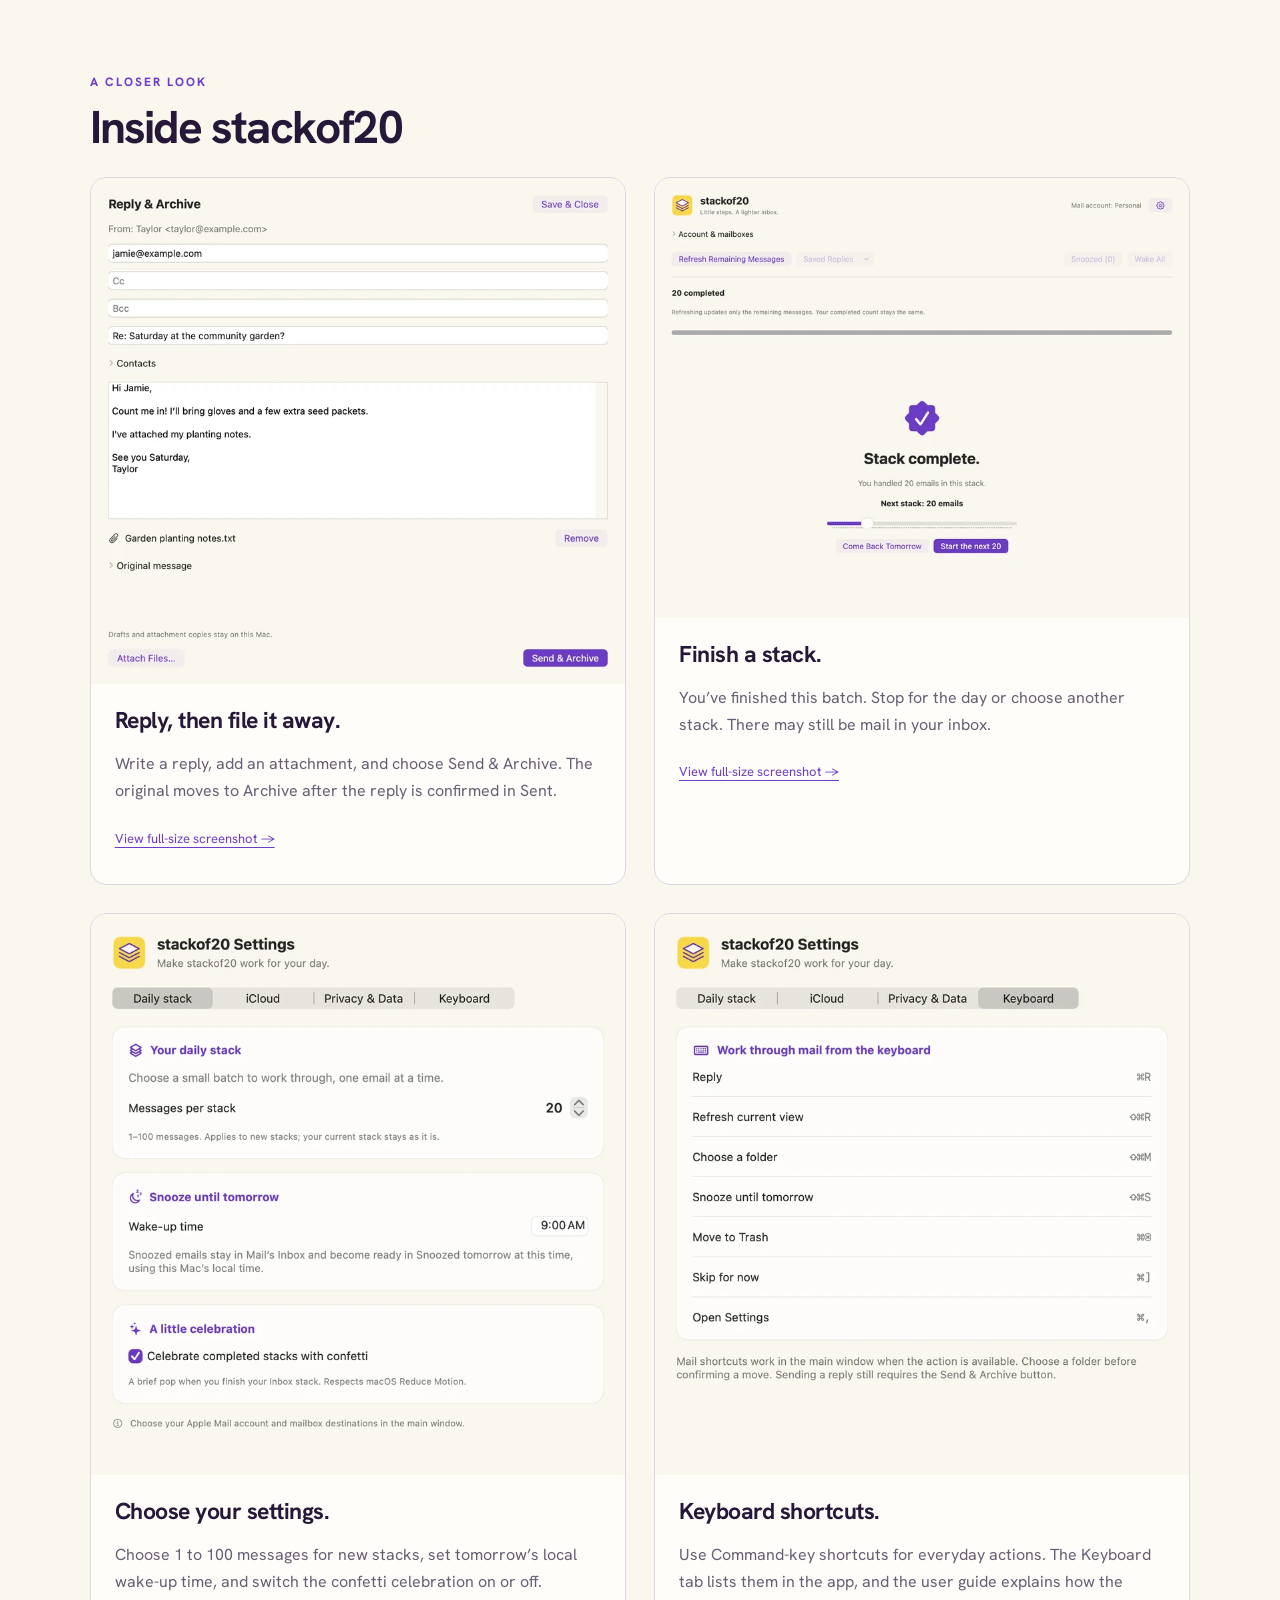
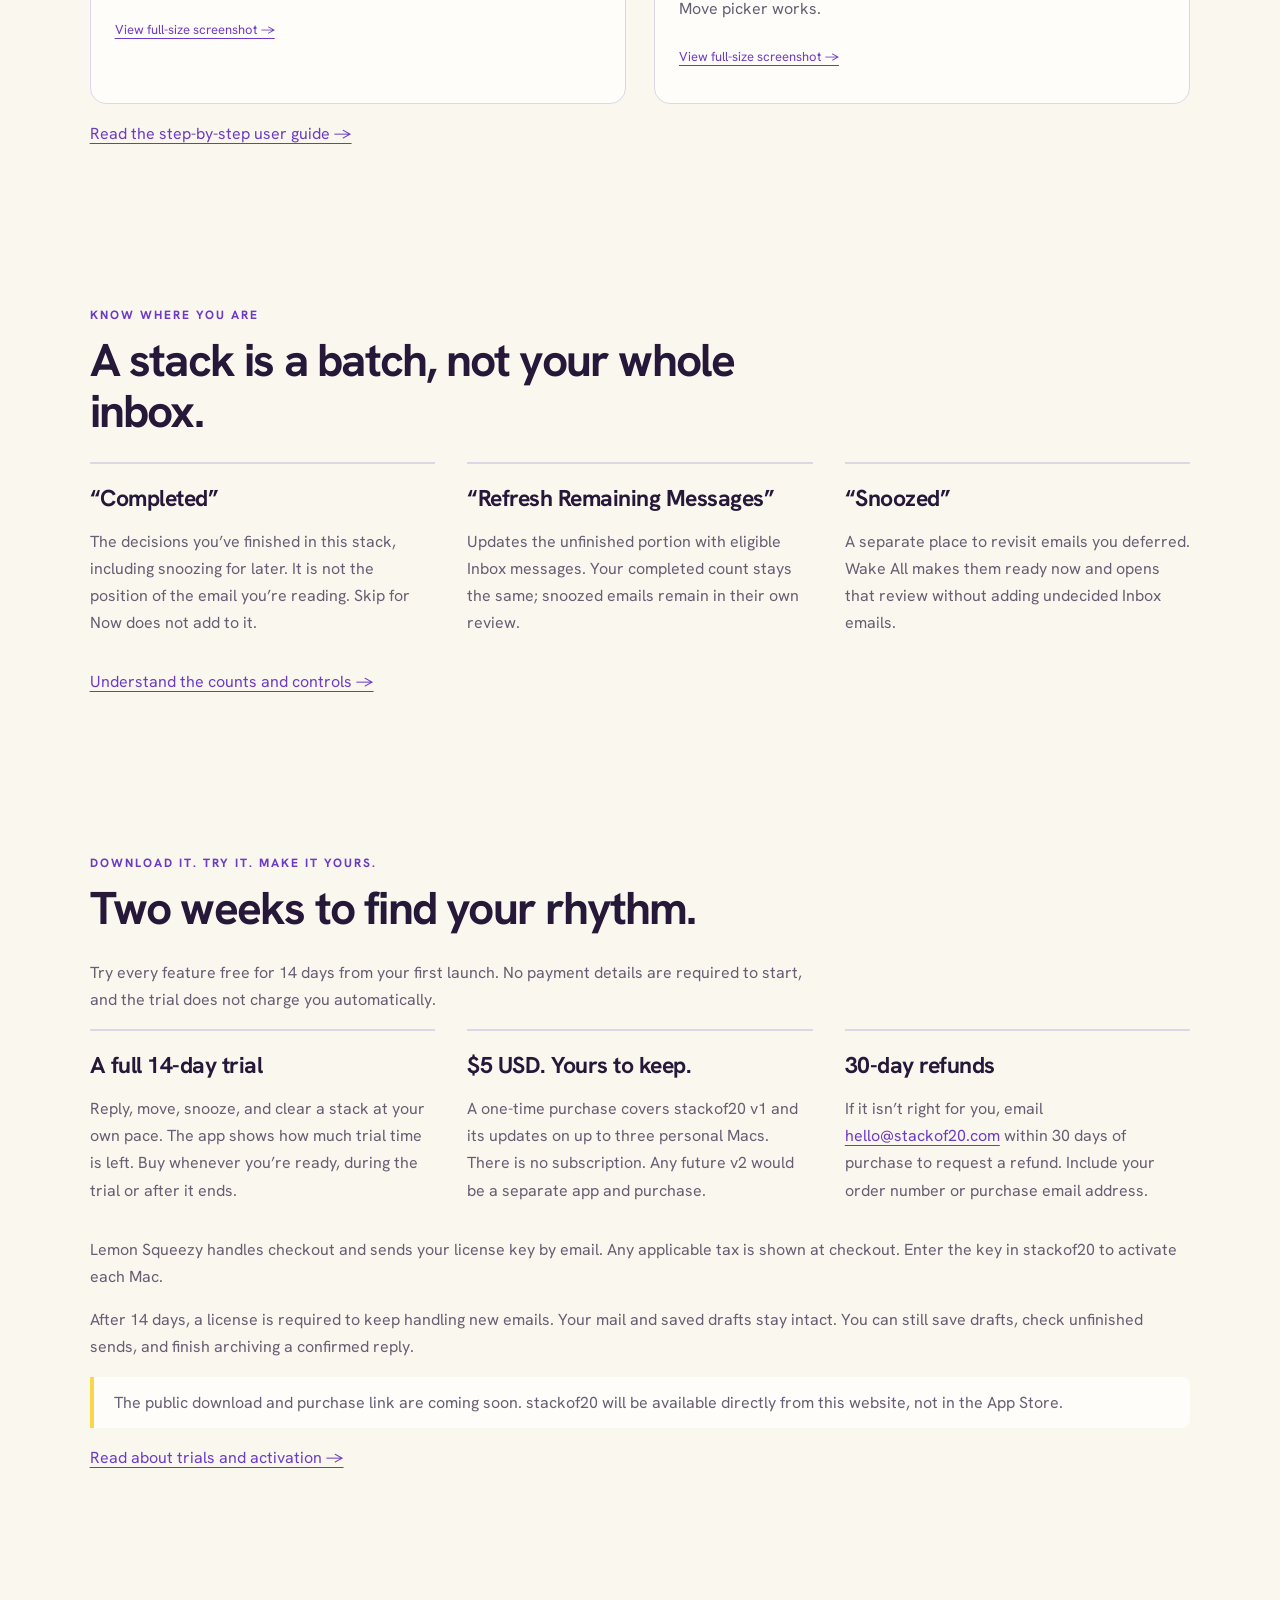
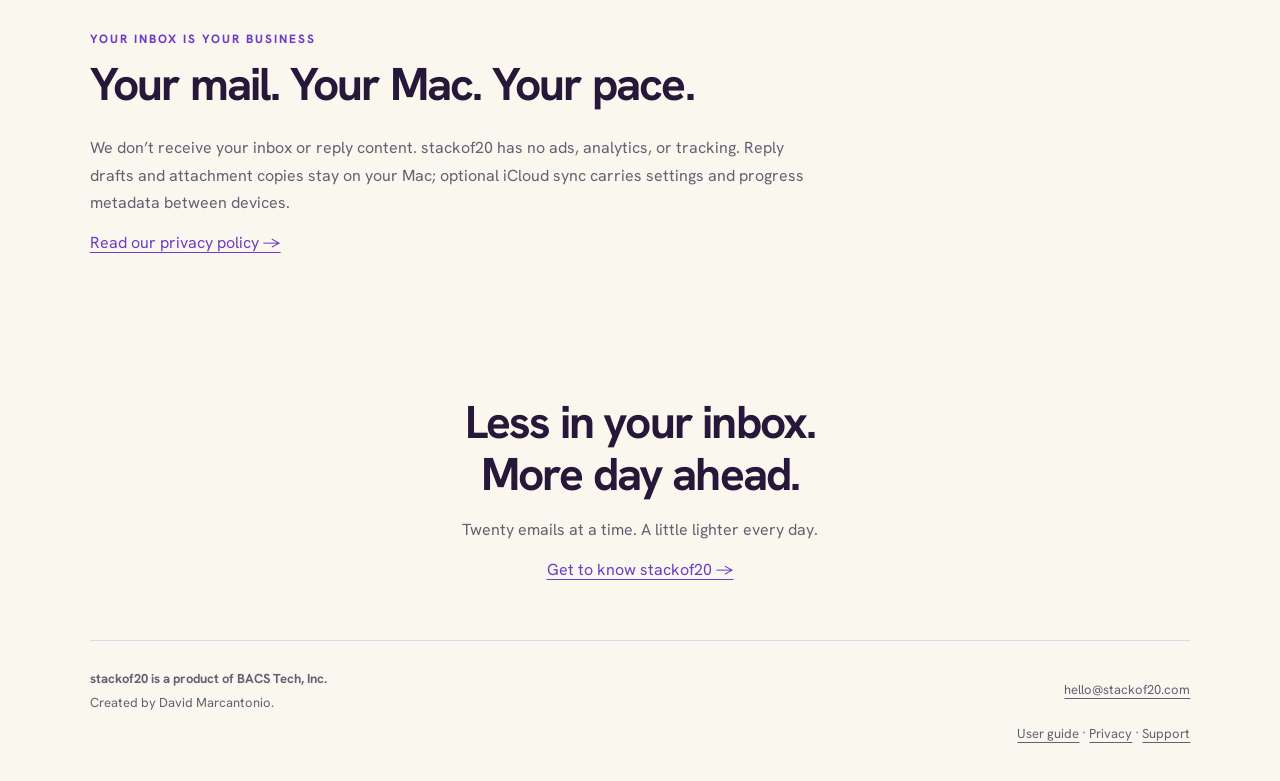
==== commit 8b09957a: "Explain direct download, full trial and v1 purchase terms" ====
--- a/index.html
+++ b/index.html
@@ -1,8 +1,9 @@
 <!doctype html>
-<html lang="en"><head><meta charset="utf-8"><meta name="viewport" content="width=device-width,initial-scale=1"><title>stackof20 | Small steps. A lighter inbox.</title><meta name="description" content="Make a small daily habit of organizing your inbox. See stackof20 in action and learn how to handle Apple Mail in manageable stacks."><link rel="icon" type="image/svg+xml" href="assets/stackof20-icon.svg"><link rel="stylesheet" href="styles.css?v=2"></head><body><main><a class="skip-link" href="#content">Skip to content</a><nav aria-label="Main navigation"><a class="wordmark" href="/"><img class="brand-icon" src="assets/stackof20-icon.svg" alt="">stackof20</a><div class="nav-links"><a href="index.html#screenshots">Screenshots</a><a href="guide.html">How to use it</a><a href="support.html">Support</a></div></nav><section class="hero" id="content"><div><div class="eyebrow">Made for Mac · Works with Apple Mail</div><h1>Big inbox.<br><em>Small victories.</em></h1><p class="lead">Turn your inbox into a stack you can finish. Handle one email at a time. Reply, move it to a folder, snooze it, or send it to Trash.</p><p class="lead">Handling 20 emails a day adds up over time. Want to do more or start smaller? You can adjust the size of each stack.</p><button class="cta" id="availability" aria-expanded="false" aria-controls="notice">Coming to the Mac App Store</button><p class="fine notice" id="notice" hidden>stackof20 is in development. A download link will appear here when it’s ready.</p><p><a href="guide.html">See how a stack works →</a></p></div><figure class="hero-shot"><a href="assets/screenshots/01-inbox-a1371913c8.png" aria-label="Enlarge the stackof20 inbox screenshot"><img src="assets/screenshots/01-inbox-1600-a1371913c8.webp" srcset="assets/screenshots/01-inbox-800-a1371913c8.webp 800w, assets/screenshots/01-inbox-1600-a1371913c8.webp 1600w" sizes="(max-width: 620px) 88vw, (max-width: 900px) 86vw, 50vw" width="1800" height="1480" alt="stackof20 showing a garden invitation, four completed emails, and sixteen remaining in the stack." loading="eager" decoding="async" fetchpriority="high"></a></figure></section>
+<html lang="en"><head><meta charset="utf-8"><meta name="viewport" content="width=device-width,initial-scale=1"><title>stackof20 | Small steps. A lighter inbox.</title><meta name="description" content="A Mac download for Apple Mail. Try every feature free for 14 days, then buy stackof20 v1 for $5 USD. One purchase covers three personal Macs."><link rel="icon" type="image/svg+xml" href="assets/stackof20-icon.svg"><link rel="stylesheet" href="styles.css?v=3"></head><body><main><a class="skip-link" href="#content">Skip to content</a><nav aria-label="Main navigation"><a class="wordmark" href="/"><img class="brand-icon" src="assets/stackof20-icon.svg" alt="">stackof20</a><div class="nav-links"><a href="index.html#screenshots">Screenshots</a><a href="guide.html">How to use it</a><a href="support.html">Support</a></div></nav><section class="hero" id="content"><div><div class="eyebrow">Made for Mac · Works with Apple Mail</div><h1>Big inbox.<br><em>Small victories.</em></h1><p class="lead">Turn your inbox into a stack you can finish. Handle one email at a time. Reply, move it to a folder, snooze it, or send it to Trash.</p><p class="lead">Handling 20 emails a day adds up over time. Want to do more or start smaller? You can adjust the size of each stack.</p><button class="cta" id="availability" aria-expanded="false" aria-controls="notice">Direct download coming soon</button><p class="fine notice" id="notice" hidden>stackof20 will be available here as a Mac download, not through the App Store. The download and checkout will open when the release is ready.</p><p class="purchase-summary"><strong>14 days free. Every feature.</strong><br>Then $5 USD for v1, paid once. No subscription.</p><p><a href="#purchase">Trial and purchase details →</a></p><p><a href="guide.html">See how a stack works →</a></p></div><figure class="hero-shot"><a href="assets/screenshots/01-inbox-a1371913c8.png" aria-label="Enlarge the stackof20 inbox screenshot"><img src="assets/screenshots/01-inbox-1600-a1371913c8.webp" srcset="assets/screenshots/01-inbox-800-a1371913c8.webp 800w, assets/screenshots/01-inbox-1600-a1371913c8.webp 1600w" sizes="(max-width: 620px) 88vw, (max-width: 900px) 86vw, 50vw" width="1800" height="1480" alt="stackof20 showing a garden invitation, four completed emails, and sixteen remaining in the stack." loading="eager" decoding="async" fetchpriority="high"></a></figure></section>
 <div class="strip"><span>A native Mac app · macOS 14 or later</span><span>Your existing Apple Mail accounts</span><span>Your pace. Your batch size.</span></div>
 <section class="section" aria-labelledby="habit-title"><div class="eyebrow">How it works</div><h2 id="habit-title">Little steps. A lighter inbox.</h2><div class="steps"><article><span class="number">01 / CHOOSE AN ACCOUNT</span><h3>Start small.</h3><p>Choose an account already set up in Apple Mail, check your mailbox destinations, and open a stack. Twenty is a starting point, not a rule.</p></article><article><span class="number">02 / MAKE YOUR MOVE</span><h3>Give each email a home.</h3><p>Reply and archive, move to an existing folder, snooze until tomorrow, or send it to Trash. Skip for Now leaves a message undecided.</p></article><article><span class="number">03 / FINISH YOUR STACK</span><h3>Done feels good.</h3><p>Finish a stack, then stop for the day or start another. A few minutes each day can help you get your inbox organized.</p></article></div></section>
 <section class="section" id="screenshots" aria-labelledby="screenshots-title"><div class="section-intro"><div class="eyebrow">A closer look</div><h2 id="screenshots-title">Inside stackof20</h2></div><div class="gallery"><figure class="screenshot"><a href="assets/screenshots/02-reply-and-archive-a5688d797a.png" aria-label="Enlarge screenshot: Reply, then file it away."><img src="assets/screenshots/02-reply-and-archive-1600-a5688d797a.webp" srcset="assets/screenshots/02-reply-and-archive-800-a5688d797a.webp 800w, assets/screenshots/02-reply-and-archive-1600-a5688d797a.webp 1600w" sizes="(max-width: 620px) 88vw, (max-width: 900px) 86vw, 50vw" width="1480" height="1400" alt="Reply and Archive composer with a reply to Jamie and a Garden planting notes text attachment." loading="lazy" decoding="async"></a><figcaption><h3>Reply, then file it away.</h3><p>Write a reply, add an attachment, and choose Send & Archive. The original moves to Archive after the reply is confirmed in Sent.</p><a class="image-link" href="assets/screenshots/02-reply-and-archive-a5688d797a.png">View full-size screenshot →</a></figcaption></figure><figure class="screenshot"><a href="assets/screenshots/03-batch-complete-baf2cf4f5e.png" aria-label="Enlarge screenshot: Finish a stack."><img src="assets/screenshots/03-batch-complete-1600-baf2cf4f5e.webp" srcset="assets/screenshots/03-batch-complete-800-baf2cf4f5e.webp 800w, assets/screenshots/03-batch-complete-1600-baf2cf4f5e.webp 1600w" sizes="(max-width: 620px) 88vw, (max-width: 900px) 86vw, 50vw" width="1800" height="1480" alt="Completed stack showing twenty handled emails and the options to come back tomorrow or start the next twenty." loading="lazy" decoding="async"></a><figcaption><h3>Finish a stack.</h3><p>You’ve finished this batch. Stop for the day or choose another stack. There may still be mail in your inbox.</p><a class="image-link" href="assets/screenshots/03-batch-complete-baf2cf4f5e.png">View full-size screenshot →</a></figcaption></figure><figure class="screenshot"><a href="assets/screenshots/04-daily-settings-ecdf7d4151.png" aria-label="Enlarge screenshot: Choose your settings."><img src="assets/screenshots/04-daily-settings-1600-ecdf7d4151.webp" srcset="assets/screenshots/04-daily-settings-800-ecdf7d4151.webp 800w, assets/screenshots/04-daily-settings-1600-ecdf7d4151.webp 1600w" sizes="(max-width: 620px) 88vw, (max-width: 900px) 86vw, 50vw" width="1200" height="1260" alt="Daily stack settings showing a batch size of twenty, a nine AM snooze time, and the optional confetti checkbox." loading="lazy" decoding="async"></a><figcaption><h3>Choose your settings.</h3><p>Choose 1 to 100 messages for new stacks, set tomorrow’s local wake-up time, and switch the confetti celebration on or off.</p><a class="image-link" href="assets/screenshots/04-daily-settings-ecdf7d4151.png">View full-size screenshot →</a></figcaption></figure><figure class="screenshot"><a href="assets/screenshots/05-keyboard-shortcuts-4008267e11.png" aria-label="Enlarge screenshot: Keyboard shortcuts."><img src="assets/screenshots/05-keyboard-shortcuts-1600-4008267e11.webp" srcset="assets/screenshots/05-keyboard-shortcuts-800-4008267e11.webp 800w, assets/screenshots/05-keyboard-shortcuts-1600-4008267e11.webp 1600w" sizes="(max-width: 620px) 88vw, (max-width: 900px) 86vw, 50vw" width="1200" height="1260" alt="Keyboard settings listing shortcuts for Reply, Refresh, Move, Snooze, Trash, Skip, and Settings." loading="lazy" decoding="async"></a><figcaption><h3>Keyboard shortcuts.</h3><p>Use Command-key shortcuts for everyday actions. The Keyboard tab lists them in the app, and the user guide explains how the Move picker works.</p><a class="image-link" href="assets/screenshots/05-keyboard-shortcuts-4008267e11.png">View full-size screenshot →</a></figcaption></figure></div><p><a href="guide.html">Read the step-by-step user guide →</a></p></section>
 <section class="section" aria-labelledby="meaning-title"><div class="section-intro"><div class="eyebrow">Know where you are</div><h2 id="meaning-title">A stack is a batch, not your whole inbox.</h2></div><div class="cards"><article class="action-card"><h3>“Completed”</h3><p>The decisions you’ve finished in this stack, including snoozing for later. It is not the position of the email you’re reading. Skip for Now does not add to it.</p></article><article class="action-card"><h3>“Refresh Remaining Messages”</h3><p>Updates the unfinished portion with eligible Inbox messages. Your completed count stays the same; snoozed emails remain in their own review.</p></article><article class="action-card"><h3>“Snoozed”</h3><p>A separate place to revisit emails you deferred. Wake All makes them ready now and opens that review without adding undecided Inbox emails.</p></article></div><p><a href="guide.html#progress">Understand the counts and controls →</a></p></section>
+<section class="section purchase-section" id="purchase" aria-labelledby="purchase-title"><div class="section-intro"><div class="eyebrow">Download it. Try it. Make it yours.</div><h2 id="purchase-title">Two weeks to find your rhythm.</h2><p>Try every feature free for 14 days from your first launch. No payment details are required to start, and the trial does not charge you automatically.</p></div><div class="cards"><article class="action-card"><h3>A full 14-day trial</h3><p>Reply, move, snooze, and clear a stack at your own pace. The app shows how much trial time is left. Buy whenever you’re ready, during the trial or after it ends.</p></article><article class="action-card"><h3>$5 USD. Yours to keep.</h3><p>A one-time purchase covers stackof20 v1 and its updates on up to three personal Macs. There is no subscription. Any future v2 would be a separate app and purchase.</p></article><article class="action-card"><h3>30-day refunds</h3><p>If it isn’t right for you, email <a href="mailto:hello@stackof20.com">hello@stackof20.com</a> within 30 days of purchase to request a refund. Include your order number or purchase email address.</p></article></div><p>Lemon Squeezy handles checkout and sends your license key by email. Any applicable tax is shown at checkout. Enter the key in stackof20 to activate each Mac.</p><p>After 14 days, a license is required to keep handling new emails. Your mail and saved drafts stay intact. You can still save drafts, check unfinished sends, and finish archiving a confirmed reply.</p><p class="note">The public download and purchase link are coming soon. stackof20 will be available directly from this website, not in the App Store.</p><p><a href="guide.html#trial-license">Read about trials and activation →</a></p></section>
 <section class="section" aria-labelledby="privacy-title"><div class="section-intro"><div class="eyebrow">Your inbox is your business</div><h2 id="privacy-title">Your mail. Your Mac. Your pace.</h2><p>We don’t receive your inbox or reply content. stackof20 has no ads, analytics, or tracking. Reply drafts and attachment copies stay on your Mac; optional iCloud sync carries settings and progress metadata between devices.</p><a href="privacy.html">Read our privacy policy →</a></div></section><section class="finish"><h2>Less in your inbox.<br>More day ahead.</h2><p>Twenty emails at a time. A little lighter every day.</p><a href="guide.html">Get to know stackof20 →</a></section>
 <script>const availability=document.querySelector('#availability');availability.addEventListener('click',()=>{const notice=document.querySelector('#notice');notice.hidden=!notice.hidden;availability.setAttribute('aria-expanded',String(!notice.hidden));});</script><footer><div><strong>stackof20 is a product of BACS Tech, Inc.</strong><br>Created by David Marcantonio.</div><div class="footer-links"><a href="mailto:hello@stackof20.com">hello@stackof20.com</a><br><a href="guide.html">User guide</a> · <a href="privacy.html">Privacy</a> · <a href="support.html">Support</a></div></footer></main></body></html>
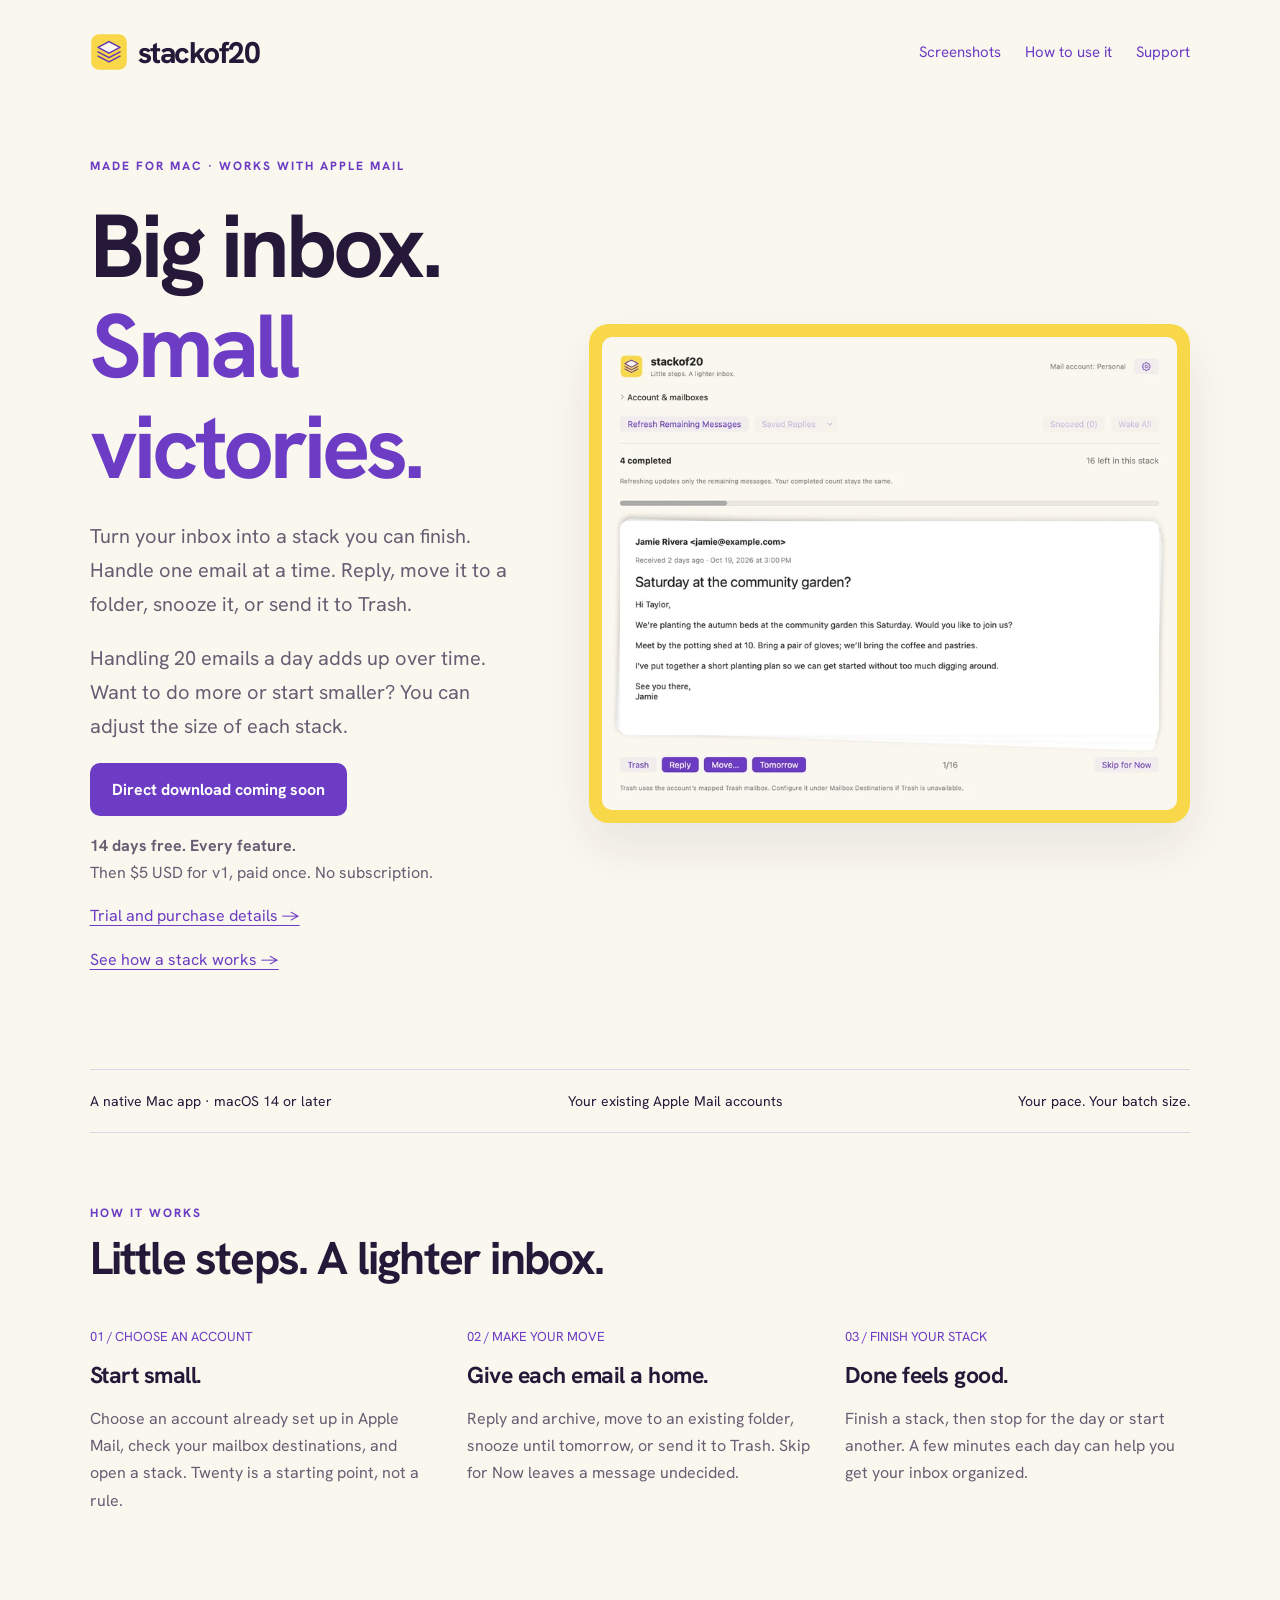
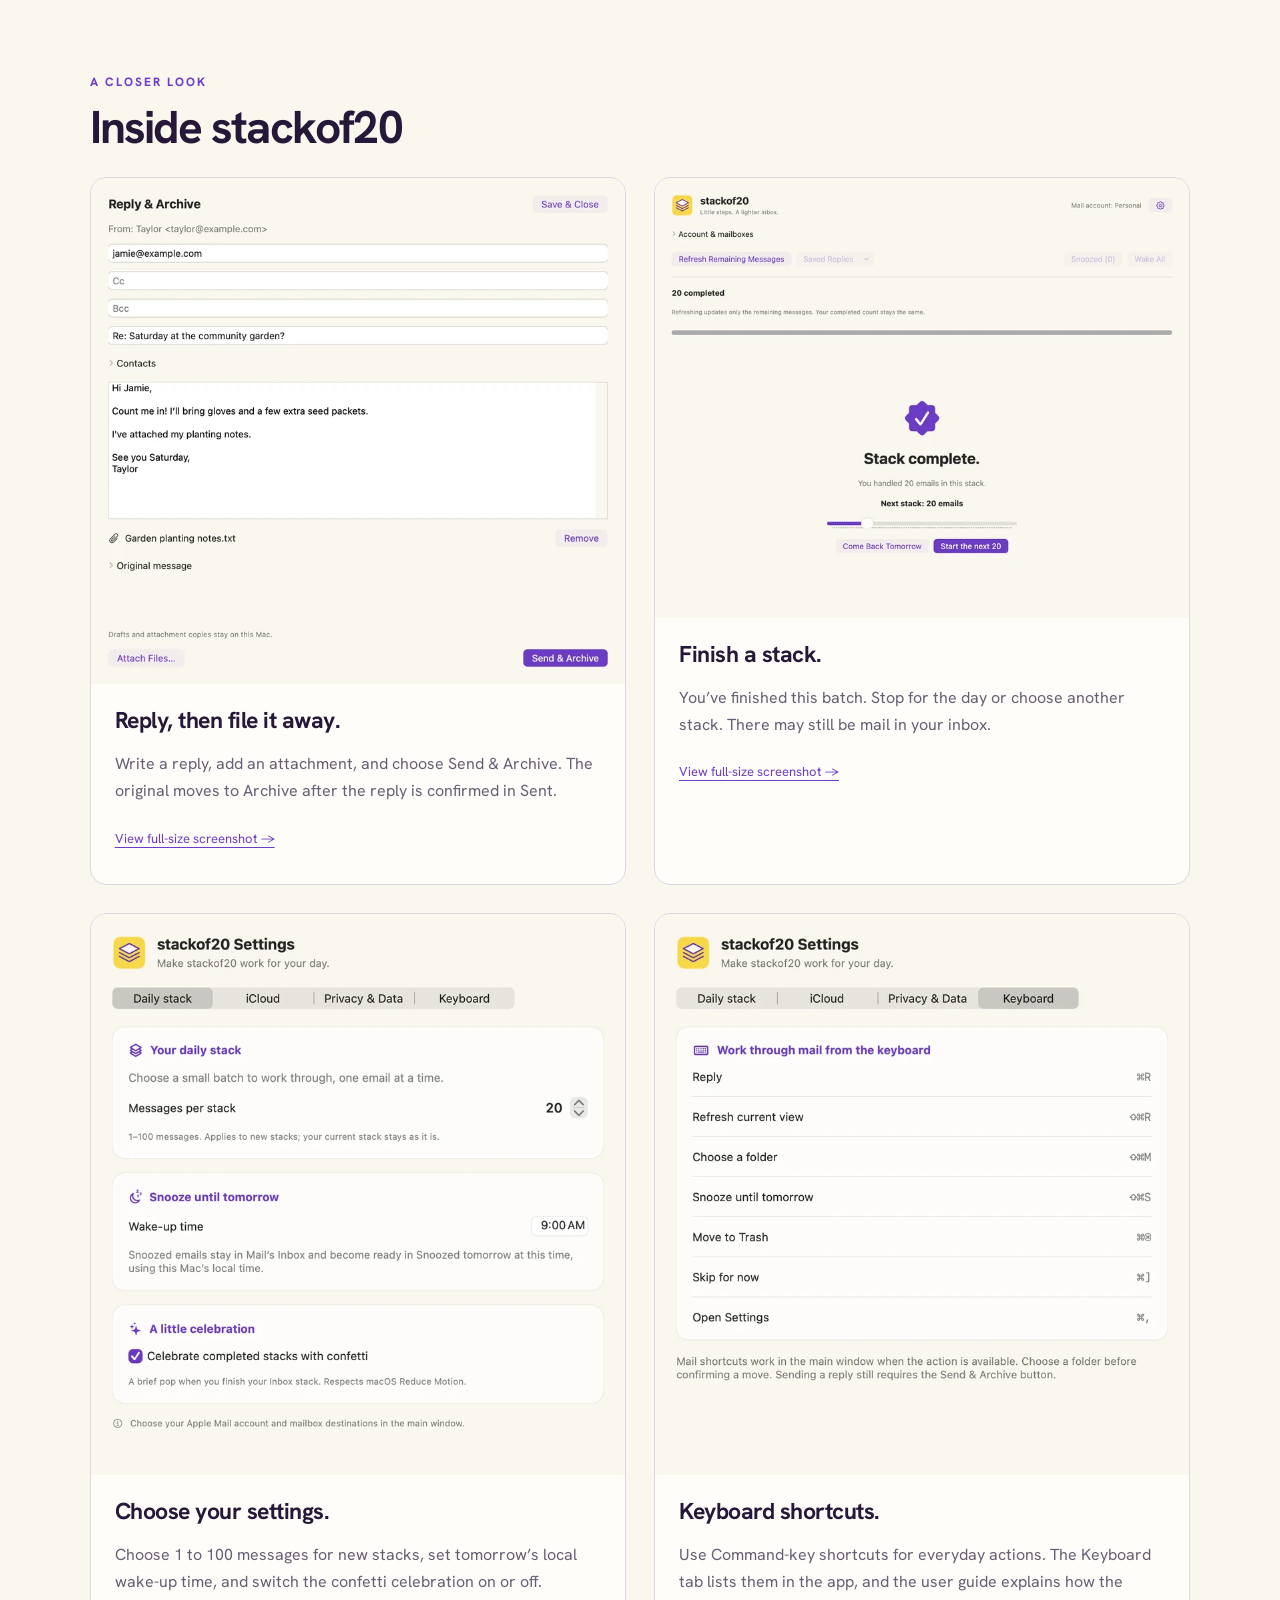
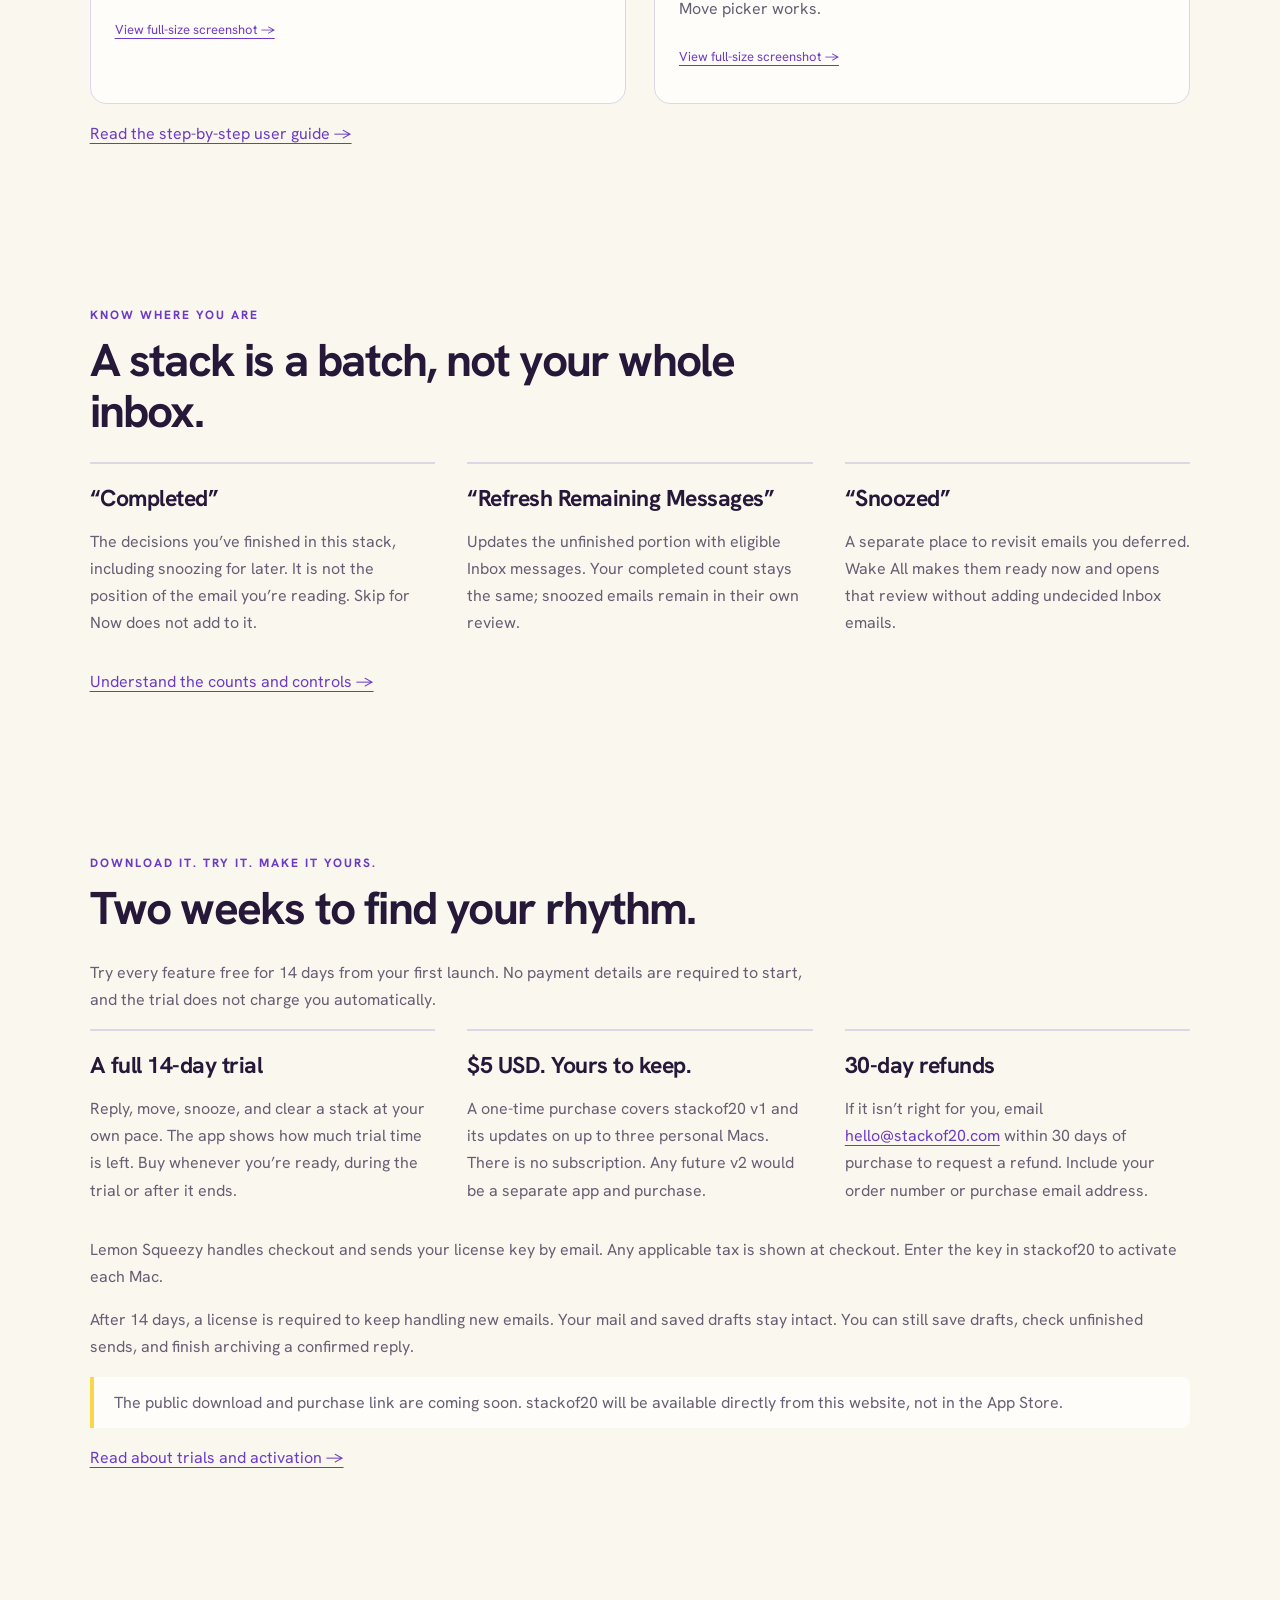
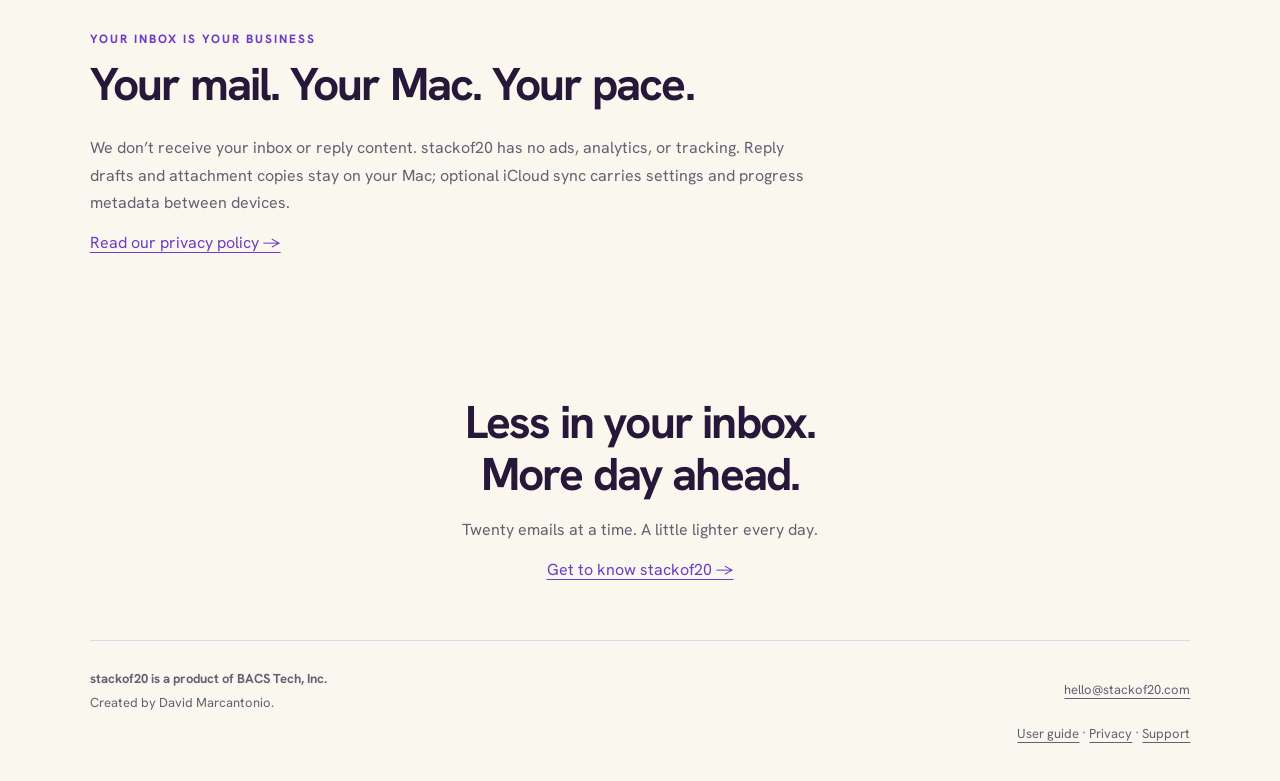
==== commit e443b39d: "Straighten the homepage app screenshot" ====
--- a/index.html
+++ b/index.html
@@ -1,5 +1,5 @@
 <!doctype html>
-<html lang="en"><head><meta charset="utf-8"><meta name="viewport" content="width=device-width,initial-scale=1"><title>stackof20 | Small steps. A lighter inbox.</title><meta name="description" content="A Mac download for Apple Mail. Try every feature free for 14 days, then buy stackof20 v1 for $5 USD. One purchase covers three personal Macs."><link rel="icon" type="image/svg+xml" href="assets/stackof20-icon.svg"><link rel="stylesheet" href="styles.css?v=3"></head><body><main><a class="skip-link" href="#content">Skip to content</a><nav aria-label="Main navigation"><a class="wordmark" href="/"><img class="brand-icon" src="assets/stackof20-icon.svg" alt="">stackof20</a><div class="nav-links"><a href="index.html#screenshots">Screenshots</a><a href="guide.html">How to use it</a><a href="support.html">Support</a></div></nav><section class="hero" id="content"><div><div class="eyebrow">Made for Mac · Works with Apple Mail</div><h1>Big inbox.<br><em>Small victories.</em></h1><p class="lead">Turn your inbox into a stack you can finish. Handle one email at a time. Reply, move it to a folder, snooze it, or send it to Trash.</p><p class="lead">Handling 20 emails a day adds up over time. Want to do more or start smaller? You can adjust the size of each stack.</p><button class="cta" id="availability" aria-expanded="false" aria-controls="notice">Direct download coming soon</button><p class="fine notice" id="notice" hidden>stackof20 will be available here as a Mac download, not through the App Store. The download and checkout will open when the release is ready.</p><p class="purchase-summary"><strong>14 days free. Every feature.</strong><br>Then $5 USD for v1, paid once. No subscription.</p><p><a href="#purchase">Trial and purchase details →</a></p><p><a href="guide.html">See how a stack works →</a></p></div><figure class="hero-shot"><a href="assets/screenshots/01-inbox-a1371913c8.png" aria-label="Enlarge the stackof20 inbox screenshot"><img src="assets/screenshots/01-inbox-1600-a1371913c8.webp" srcset="assets/screenshots/01-inbox-800-a1371913c8.webp 800w, assets/screenshots/01-inbox-1600-a1371913c8.webp 1600w" sizes="(max-width: 620px) 88vw, (max-width: 900px) 86vw, 50vw" width="1800" height="1480" alt="stackof20 showing a garden invitation, four completed emails, and sixteen remaining in the stack." loading="eager" decoding="async" fetchpriority="high"></a></figure></section>
+<html lang="en"><head><meta charset="utf-8"><meta name="viewport" content="width=device-width,initial-scale=1"><title>stackof20 | Small steps. A lighter inbox.</title><meta name="description" content="A Mac download for Apple Mail. Try every feature free for 14 days, then buy stackof20 v1 for $5 USD. One purchase covers three personal Macs."><link rel="icon" type="image/svg+xml" href="assets/stackof20-icon.svg"><link rel="stylesheet" href="styles.css?v=4"></head><body><main><a class="skip-link" href="#content">Skip to content</a><nav aria-label="Main navigation"><a class="wordmark" href="/"><img class="brand-icon" src="assets/stackof20-icon.svg" alt="">stackof20</a><div class="nav-links"><a href="index.html#screenshots">Screenshots</a><a href="guide.html">How to use it</a><a href="support.html">Support</a></div></nav><section class="hero" id="content"><div><div class="eyebrow">Made for Mac · Works with Apple Mail</div><h1>Big inbox.<br><em>Small victories.</em></h1><p class="lead">Turn your inbox into a stack you can finish. Handle one email at a time. Reply, move it to a folder, snooze it, or send it to Trash.</p><p class="lead">Handling 20 emails a day adds up over time. Want to do more or start smaller? You can adjust the size of each stack.</p><button class="cta" id="availability" aria-expanded="false" aria-controls="notice">Direct download coming soon</button><p class="fine notice" id="notice" hidden>stackof20 will be available here as a Mac download, not through the App Store. The download and checkout will open when the release is ready.</p><p class="purchase-summary"><strong>14 days free. Every feature.</strong><br>Then $5 USD for v1, paid once. No subscription.</p><p><a href="#purchase">Trial and purchase details →</a></p><p><a href="guide.html">See how a stack works →</a></p></div><figure class="hero-shot"><a href="assets/screenshots/01-inbox-a1371913c8.png" aria-label="Enlarge the stackof20 inbox screenshot"><img src="assets/screenshots/01-inbox-1600-a1371913c8.webp" srcset="assets/screenshots/01-inbox-800-a1371913c8.webp 800w, assets/screenshots/01-inbox-1600-a1371913c8.webp 1600w" sizes="(max-width: 620px) 88vw, (max-width: 900px) 86vw, 50vw" width="1800" height="1480" alt="stackof20 showing a garden invitation, four completed emails, and sixteen remaining in the stack." loading="eager" decoding="async" fetchpriority="high"></a></figure></section>
 <div class="strip"><span>A native Mac app · macOS 14 or later</span><span>Your existing Apple Mail accounts</span><span>Your pace. Your batch size.</span></div>
 <section class="section" aria-labelledby="habit-title"><div class="eyebrow">How it works</div><h2 id="habit-title">Little steps. A lighter inbox.</h2><div class="steps"><article><span class="number">01 / CHOOSE AN ACCOUNT</span><h3>Start small.</h3><p>Choose an account already set up in Apple Mail, check your mailbox destinations, and open a stack. Twenty is a starting point, not a rule.</p></article><article><span class="number">02 / MAKE YOUR MOVE</span><h3>Give each email a home.</h3><p>Reply and archive, move to an existing folder, snooze until tomorrow, or send it to Trash. Skip for Now leaves a message undecided.</p></article><article><span class="number">03 / FINISH YOUR STACK</span><h3>Done feels good.</h3><p>Finish a stack, then stop for the day or start another. A few minutes each day can help you get your inbox organized.</p></article></div></section>
 <section class="section" id="screenshots" aria-labelledby="screenshots-title"><div class="section-intro"><div class="eyebrow">A closer look</div><h2 id="screenshots-title">Inside stackof20</h2></div><div class="gallery"><figure class="screenshot"><a href="assets/screenshots/02-reply-and-archive-a5688d797a.png" aria-label="Enlarge screenshot: Reply, then file it away."><img src="assets/screenshots/02-reply-and-archive-1600-a5688d797a.webp" srcset="assets/screenshots/02-reply-and-archive-800-a5688d797a.webp 800w, assets/screenshots/02-reply-and-archive-1600-a5688d797a.webp 1600w" sizes="(max-width: 620px) 88vw, (max-width: 900px) 86vw, 50vw" width="1480" height="1400" alt="Reply and Archive composer with a reply to Jamie and a Garden planting notes text attachment." loading="lazy" decoding="async"></a><figcaption><h3>Reply, then file it away.</h3><p>Write a reply, add an attachment, and choose Send & Archive. The original moves to Archive after the reply is confirmed in Sent.</p><a class="image-link" href="assets/screenshots/02-reply-and-archive-a5688d797a.png">View full-size screenshot →</a></figcaption></figure><figure class="screenshot"><a href="assets/screenshots/03-batch-complete-baf2cf4f5e.png" aria-label="Enlarge screenshot: Finish a stack."><img src="assets/screenshots/03-batch-complete-1600-baf2cf4f5e.webp" srcset="assets/screenshots/03-batch-complete-800-baf2cf4f5e.webp 800w, assets/screenshots/03-batch-complete-1600-baf2cf4f5e.webp 1600w" sizes="(max-width: 620px) 88vw, (max-width: 900px) 86vw, 50vw" width="1800" height="1480" alt="Completed stack showing twenty handled emails and the options to come back tomorrow or start the next twenty." loading="lazy" decoding="async"></a><figcaption><h3>Finish a stack.</h3><p>You’ve finished this batch. Stop for the day or choose another stack. There may still be mail in your inbox.</p><a class="image-link" href="assets/screenshots/03-batch-complete-baf2cf4f5e.png">View full-size screenshot →</a></figcaption></figure><figure class="screenshot"><a href="assets/screenshots/04-daily-settings-ecdf7d4151.png" aria-label="Enlarge screenshot: Choose your settings."><img src="assets/screenshots/04-daily-settings-1600-ecdf7d4151.webp" srcset="assets/screenshots/04-daily-settings-800-ecdf7d4151.webp 800w, assets/screenshots/04-daily-settings-1600-ecdf7d4151.webp 1600w" sizes="(max-width: 620px) 88vw, (max-width: 900px) 86vw, 50vw" width="1200" height="1260" alt="Daily stack settings showing a batch size of twenty, a nine AM snooze time, and the optional confetti checkbox." loading="lazy" decoding="async"></a><figcaption><h3>Choose your settings.</h3><p>Choose 1 to 100 messages for new stacks, set tomorrow’s local wake-up time, and switch the confetti celebration on or off.</p><a class="image-link" href="assets/screenshots/04-daily-settings-ecdf7d4151.png">View full-size screenshot →</a></figcaption></figure><figure class="screenshot"><a href="assets/screenshots/05-keyboard-shortcuts-4008267e11.png" aria-label="Enlarge screenshot: Keyboard shortcuts."><img src="assets/screenshots/05-keyboard-shortcuts-1600-4008267e11.webp" srcset="assets/screenshots/05-keyboard-shortcuts-800-4008267e11.webp 800w, assets/screenshots/05-keyboard-shortcuts-1600-4008267e11.webp 1600w" sizes="(max-width: 620px) 88vw, (max-width: 900px) 86vw, 50vw" width="1200" height="1260" alt="Keyboard settings listing shortcuts for Reply, Refresh, Move, Snooze, Trash, Skip, and Settings." loading="lazy" decoding="async"></a><figcaption><h3>Keyboard shortcuts.</h3><p>Use Command-key shortcuts for everyday actions. The Keyboard tab lists them in the app, and the user guide explains how the Move picker works.</p><a class="image-link" href="assets/screenshots/05-keyboard-shortcuts-4008267e11.png">View full-size screenshot →</a></figcaption></figure></div><p><a href="guide.html">Read the step-by-step user guide →</a></p></section>
--- a/styles.css
+++ b/styles.css
@@ -1,5 +1,5 @@
 @font-face{font-family:Hanken;src:url('assets/fonts/HankenGrotesk.ttf') format('truetype');font-weight:100 900;font-display:swap}
-:root{--paper:#faf7ef;--ink:#261838;--accent:#6c3cc4;--pop:#f8d849;--muted:#685e73;--line:#ded6e7}*{box-sizing:border-box}html{scroll-behavior:smooth;scroll-padding-top:24px}body{margin:0;background:var(--paper);color:var(--ink);font-family:Hanken,system-ui,sans-serif}main{max-width:1440px;margin:auto;padding:0 7%}a{color:var(--accent);text-underline-offset:4px}button{font:inherit;cursor:pointer}a:focus-visible,button:focus-visible,summary:focus-visible{outline:3px solid var(--accent);outline-offset:5px}nav{display:flex;justify-content:space-between;align-items:center;gap:24px;padding:30px 0}.wordmark{display:flex;align-items:center;gap:10px;font-size:30px;font-weight:750;letter-spacing:-1.5px;color:var(--ink);text-decoration:none;white-space:nowrap}.brand-icon{width:38px;height:38px}.nav-links{display:flex;gap:24px;align-items:center;font-size:15px}.nav-links a{text-decoration:none}.nav-links a:hover{text-decoration:underline}.eyebrow{text-transform:uppercase;letter-spacing:2px;color:var(--accent);font-size:12px;font-weight:750}h1,h2,h3{line-height:1.12}h1{font-size:clamp(54px,7vw,94px);letter-spacing:-4px;margin:22px 0}h1 em{color:var(--accent);font-style:normal}h2{font-size:clamp(32px,4vw,46px);letter-spacing:-1.8px;margin:12px 0 24px}h3{font-size:23px;letter-spacing:-.5px;margin:0 0 12px}p,li,dd{line-height:1.7}p{color:var(--muted)}.hero{display:grid;grid-template-columns:.9fr 1.25fr;gap:6%;align-items:center;padding:54px 0 80px}.lead{font-size:20px;max-width:510px}.cta{display:inline-block;background:var(--accent);color:white;border:0;border-radius:10px;padding:16px 22px;font-weight:700;text-decoration:none}.fine{font-size:13px}.hero-shot{margin:0;min-width:0}.hero-shot>a{display:block;background:var(--pop);padding:13px;border-radius:20px;transform:rotate(1deg);box-shadow:0 24px 50px #27163c15}.hero-shot img{width:100%;height:auto;display:block;border-radius:10px}.hero-shot figcaption{font-size:12px;text-align:center;color:var(--muted);margin-top:20px}.strip{border-block:1px solid var(--line);padding:22px 0;display:flex;justify-content:space-between;gap:20px;font-size:14px}.section{padding:72px 0}.section-intro{max-width:720px}.steps,.cards{display:grid;grid-template-columns:repeat(3,minmax(0,1fr));gap:32px}.steps article{padding-top:20px}.number{font-size:13px;color:var(--accent);display:block;margin-bottom:18px}.gallery{display:grid;grid-template-columns:repeat(2,minmax(0,1fr));gap:28px}.screenshot{margin:0;border:1px solid var(--line);background:#fffdf9;border-radius:16px;overflow:hidden}.screenshot>a{display:block;background:var(--paper)}.screenshot img{display:block;width:100%;height:auto}.screenshot figcaption{padding:24px}.screenshot p{margin-bottom:0}.screenshot .image-link{font-size:13px;display:inline-block;margin-top:12px}.note{border-left:4px solid var(--pop);padding:12px 20px;background:#fffdf9;border-radius:0 8px 8px 0}.action-card{border-top:2px solid var(--line);padding-top:22px}.finish{text-align:center;padding:60px 0}.finish h2{margin-bottom:12px}footer{border-top:1px solid var(--line);display:flex;justify-content:space-between;gap:20px;flex-wrap:wrap;padding:26px 0;font-size:13px;line-height:1.8;color:var(--muted)}footer a{color:inherit}.footer-links{text-align:right}.skip-link{position:absolute;left:16px;top:-100px;padding:12px;background:white;z-index:5}.skip-link:focus{top:10px}.page-header{padding:48px 0 30px;max-width:820px}.page-header h1{font-size:clamp(44px,6vw,72px);letter-spacing:-2.5px}.page-header .lead{max-width:none}.toc{display:flex;gap:12px 24px;flex-wrap:wrap;padding:20px 0;border-block:1px solid var(--line)}.guide-section{padding:56px 0;border-bottom:1px solid var(--line)}.guide-content{max-width:800px}.guide-section h2{font-size:34px}.guide-section h3{margin-top:30px}.guide-section p,.guide-section li{font-size:17px}.guide-section li{margin-bottom:10px;color:var(--muted)}.guide-section .screenshot{max-width:1000px;margin-top:30px}.guide-section .screenshot figcaption{font-size:14px;color:var(--muted);padding:16px 20px}dl{display:grid;grid-template-columns:190px 1fr;gap:18px 28px;margin:28px 0}dt{font-weight:750;line-height:1.7}dd{margin:0;color:var(--muted)}.table-scroll{overflow-x:auto}table{border-collapse:collapse;width:100%;max-width:800px}th,td{padding:15px 10px;text-align:left;border-bottom:1px solid var(--line)}th{font-size:14px;color:var(--muted)}kbd{font:inherit;font-size:14px;border:1px solid var(--line);border-bottom-width:3px;border-radius:5px;background:white;padding:3px 7px;white-space:nowrap}details{border-bottom:1px solid var(--line);padding:22px 0;max-width:850px}summary{font-size:20px;font-weight:650;cursor:pointer;line-height:1.4}details p{margin-bottom:0}.support-content{max-width:850px;padding-bottom:60px}.support-content h2{font-size:28px;margin-top:40px}.support-content p{font-size:17px}.support-card{border:1px solid var(--line);border-radius:14px;padding:26px;margin:28px 0}.notice{max-width:460px}
+:root{--paper:#faf7ef;--ink:#261838;--accent:#6c3cc4;--pop:#f8d849;--muted:#685e73;--line:#ded6e7}*{box-sizing:border-box}html{scroll-behavior:smooth;scroll-padding-top:24px}body{margin:0;background:var(--paper);color:var(--ink);font-family:Hanken,system-ui,sans-serif}main{max-width:1440px;margin:auto;padding:0 7%}a{color:var(--accent);text-underline-offset:4px}button{font:inherit;cursor:pointer}a:focus-visible,button:focus-visible,summary:focus-visible{outline:3px solid var(--accent);outline-offset:5px}nav{display:flex;justify-content:space-between;align-items:center;gap:24px;padding:30px 0}.wordmark{display:flex;align-items:center;gap:10px;font-size:30px;font-weight:750;letter-spacing:-1.5px;color:var(--ink);text-decoration:none;white-space:nowrap}.brand-icon{width:38px;height:38px}.nav-links{display:flex;gap:24px;align-items:center;font-size:15px}.nav-links a{text-decoration:none}.nav-links a:hover{text-decoration:underline}.eyebrow{text-transform:uppercase;letter-spacing:2px;color:var(--accent);font-size:12px;font-weight:750}h1,h2,h3{line-height:1.12}h1{font-size:clamp(54px,7vw,94px);letter-spacing:-4px;margin:22px 0}h1 em{color:var(--accent);font-style:normal}h2{font-size:clamp(32px,4vw,46px);letter-spacing:-1.8px;margin:12px 0 24px}h3{font-size:23px;letter-spacing:-.5px;margin:0 0 12px}p,li,dd{line-height:1.7}p{color:var(--muted)}.hero{display:grid;grid-template-columns:.9fr 1.25fr;gap:6%;align-items:center;padding:54px 0 80px}.lead{font-size:20px;max-width:510px}.cta{display:inline-block;background:var(--accent);color:white;border:0;border-radius:10px;padding:16px 22px;font-weight:700;text-decoration:none}.fine{font-size:13px}.hero-shot{margin:0;min-width:0}.hero-shot>a{display:block;background:var(--pop);padding:13px;border-radius:20px;box-shadow:0 24px 50px #27163c15}.hero-shot img{width:100%;height:auto;display:block;border-radius:10px}.hero-shot figcaption{font-size:12px;text-align:center;color:var(--muted);margin-top:20px}.strip{border-block:1px solid var(--line);padding:22px 0;display:flex;justify-content:space-between;gap:20px;font-size:14px}.section{padding:72px 0}.section-intro{max-width:720px}.steps,.cards{display:grid;grid-template-columns:repeat(3,minmax(0,1fr));gap:32px}.steps article{padding-top:20px}.number{font-size:13px;color:var(--accent);display:block;margin-bottom:18px}.gallery{display:grid;grid-template-columns:repeat(2,minmax(0,1fr));gap:28px}.screenshot{margin:0;border:1px solid var(--line);background:#fffdf9;border-radius:16px;overflow:hidden}.screenshot>a{display:block;background:var(--paper)}.screenshot img{display:block;width:100%;height:auto}.screenshot figcaption{padding:24px}.screenshot p{margin-bottom:0}.screenshot .image-link{font-size:13px;display:inline-block;margin-top:12px}.note{border-left:4px solid var(--pop);padding:12px 20px;background:#fffdf9;border-radius:0 8px 8px 0}.action-card{border-top:2px solid var(--line);padding-top:22px}.finish{text-align:center;padding:60px 0}.finish h2{margin-bottom:12px}footer{border-top:1px solid var(--line);display:flex;justify-content:space-between;gap:20px;flex-wrap:wrap;padding:26px 0;font-size:13px;line-height:1.8;color:var(--muted)}footer a{color:inherit}.footer-links{text-align:right}.skip-link{position:absolute;left:16px;top:-100px;padding:12px;background:white;z-index:5}.skip-link:focus{top:10px}.page-header{padding:48px 0 30px;max-width:820px}.page-header h1{font-size:clamp(44px,6vw,72px);letter-spacing:-2.5px}.page-header .lead{max-width:none}.toc{display:flex;gap:12px 24px;flex-wrap:wrap;padding:20px 0;border-block:1px solid var(--line)}.guide-section{padding:56px 0;border-bottom:1px solid var(--line)}.guide-content{max-width:800px}.guide-section h2{font-size:34px}.guide-section h3{margin-top:30px}.guide-section p,.guide-section li{font-size:17px}.guide-section li{margin-bottom:10px;color:var(--muted)}.guide-section .screenshot{max-width:1000px;margin-top:30px}.guide-section .screenshot figcaption{font-size:14px;color:var(--muted);padding:16px 20px}dl{display:grid;grid-template-columns:190px 1fr;gap:18px 28px;margin:28px 0}dt{font-weight:750;line-height:1.7}dd{margin:0;color:var(--muted)}.table-scroll{overflow-x:auto}table{border-collapse:collapse;width:100%;max-width:800px}th,td{padding:15px 10px;text-align:left;border-bottom:1px solid var(--line)}th{font-size:14px;color:var(--muted)}kbd{font:inherit;font-size:14px;border:1px solid var(--line);border-bottom-width:3px;border-radius:5px;background:white;padding:3px 7px;white-space:nowrap}details{border-bottom:1px solid var(--line);padding:22px 0;max-width:850px}summary{font-size:20px;font-weight:650;cursor:pointer;line-height:1.4}details p{margin-bottom:0}.support-content{max-width:850px;padding-bottom:60px}.support-content h2{font-size:28px;margin-top:40px}.support-content p{font-size:17px}.support-card{border:1px solid var(--line);border-radius:14px;padding:26px;margin:28px 0}.notice{max-width:460px}
 @media(max-width:900px){.hero{grid-template-columns:1fr;gap:38px;padding-top:25px}.hero-shot{max-width:760px}.hero-shot>a{transform:none}.steps{gap:24px}.cards{grid-template-columns:repeat(2,minmax(0,1fr))}}
 @media(max-width:620px){main{padding:0 6%}nav{align-items:flex-start;flex-direction:column;gap:18px;padding:24px 0}.nav-links{gap:22px;flex-wrap:wrap}.wordmark{font-size:28px}h1{letter-spacing:-2.5px}.strip{flex-direction:column;gap:10px}.steps,.cards,.gallery{grid-template-columns:1fr}.section{padding:48px 0}.gallery{gap:24px}.screenshot figcaption{padding:20px}.footer-links{text-align:left}.guide-section{padding:40px 0}dl{grid-template-columns:1fr;gap:8px}dd{margin-bottom:16px}.page-header{padding-top:25px}.toc{gap:14px 22px}.guide-section h2{font-size:30px}}
 @media(prefers-reduced-motion:reduce){html{scroll-behavior:auto}}
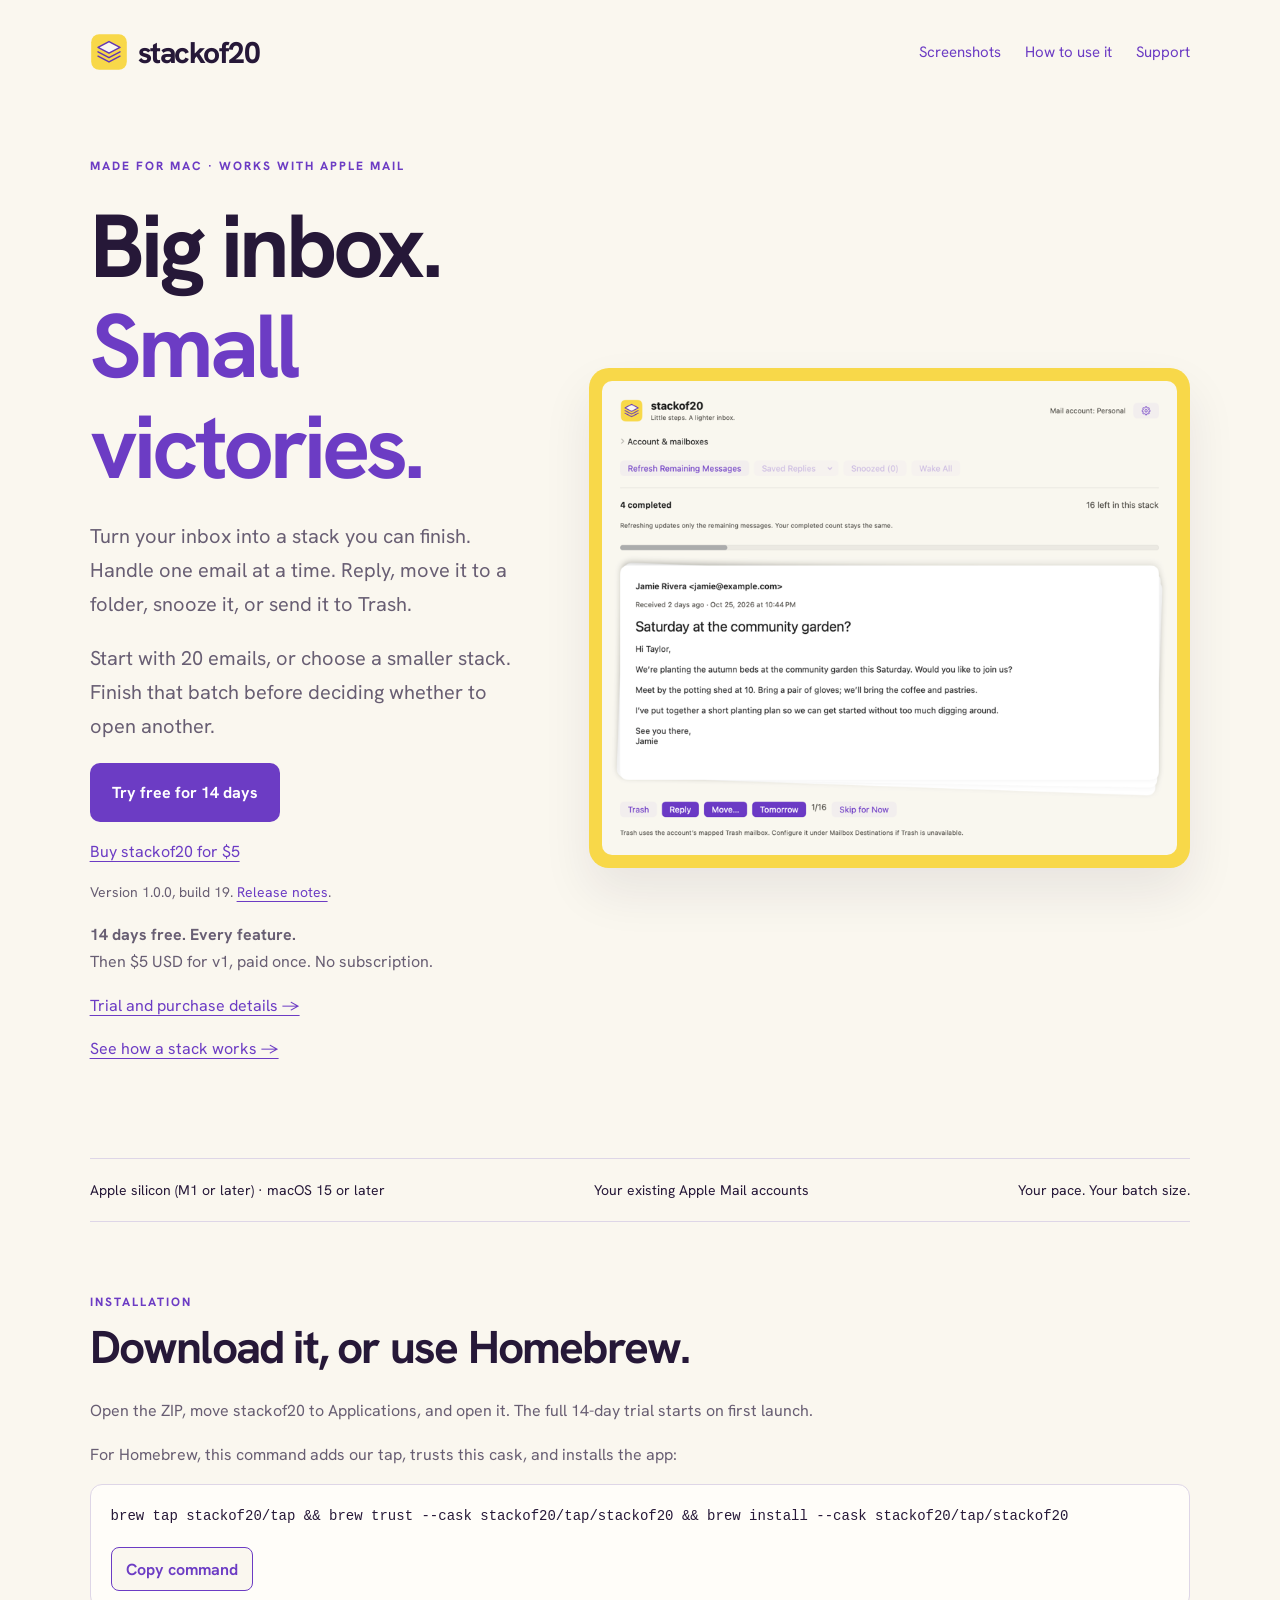
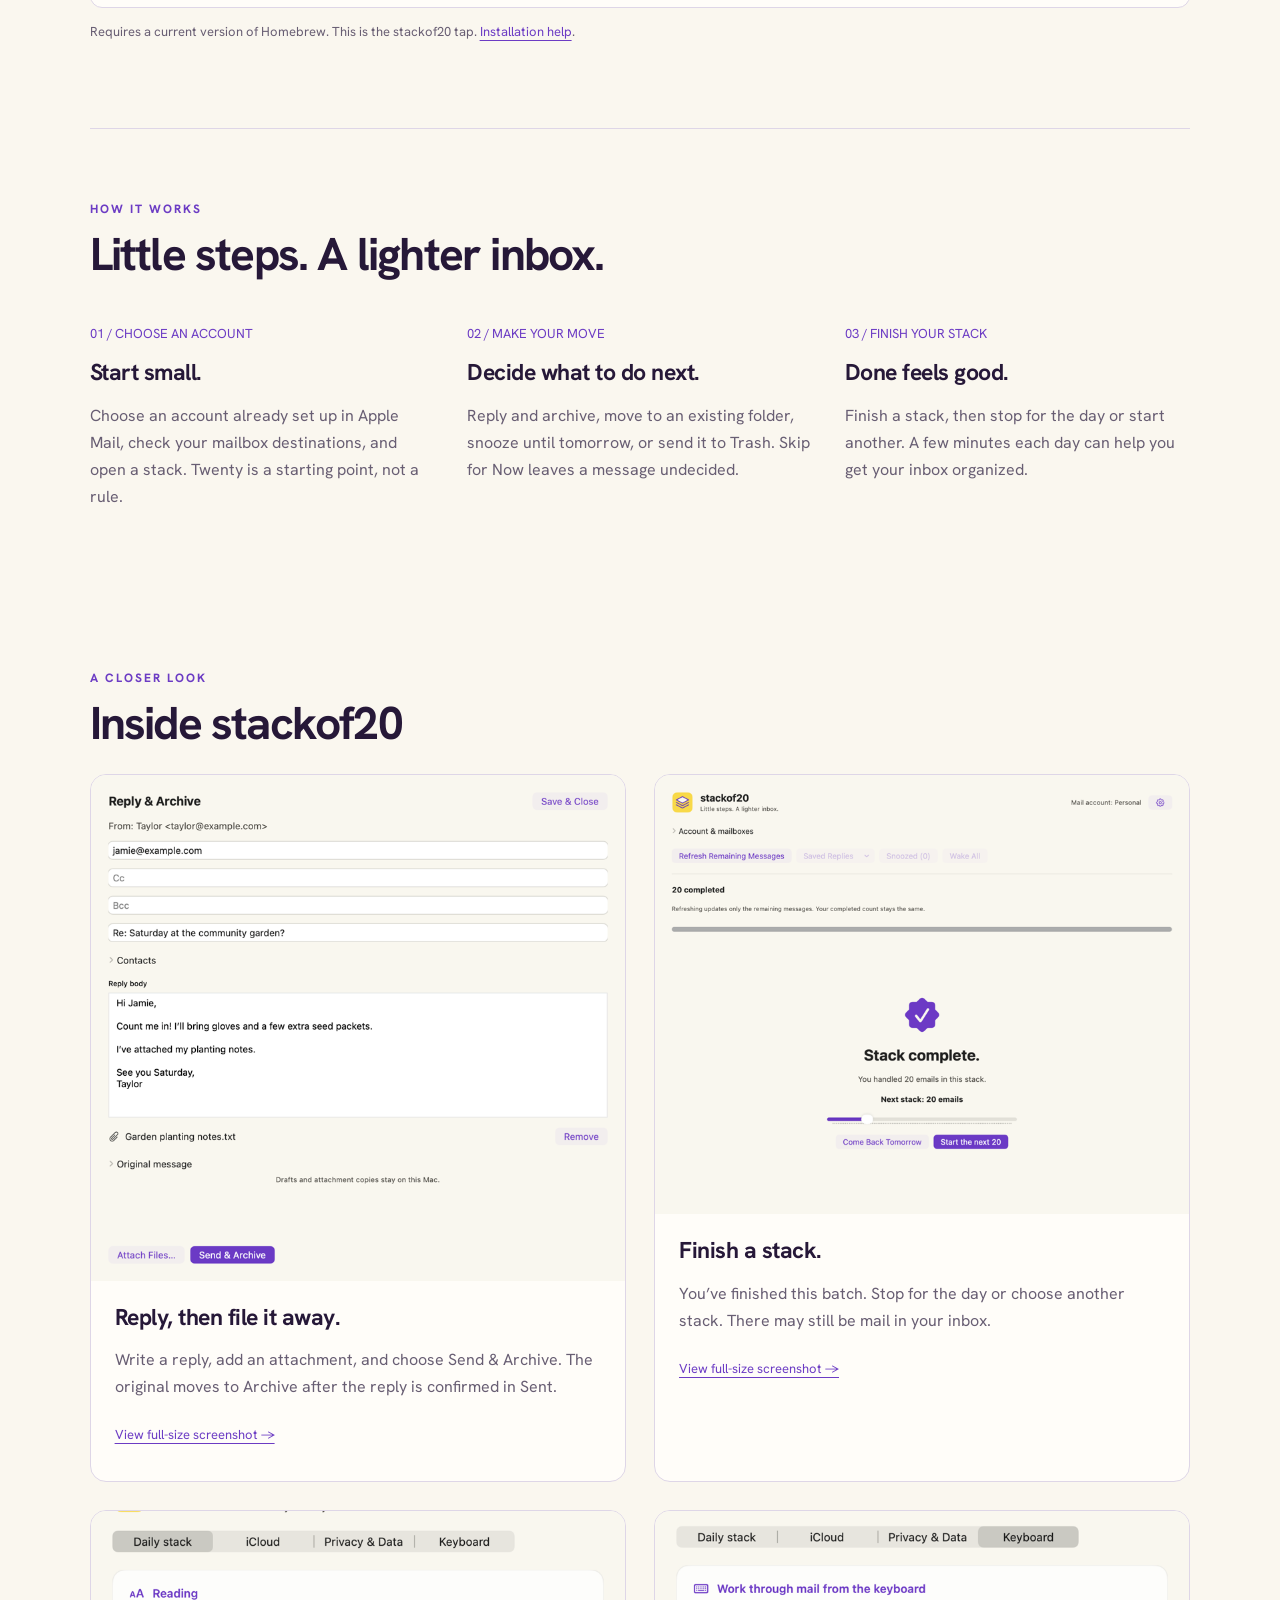
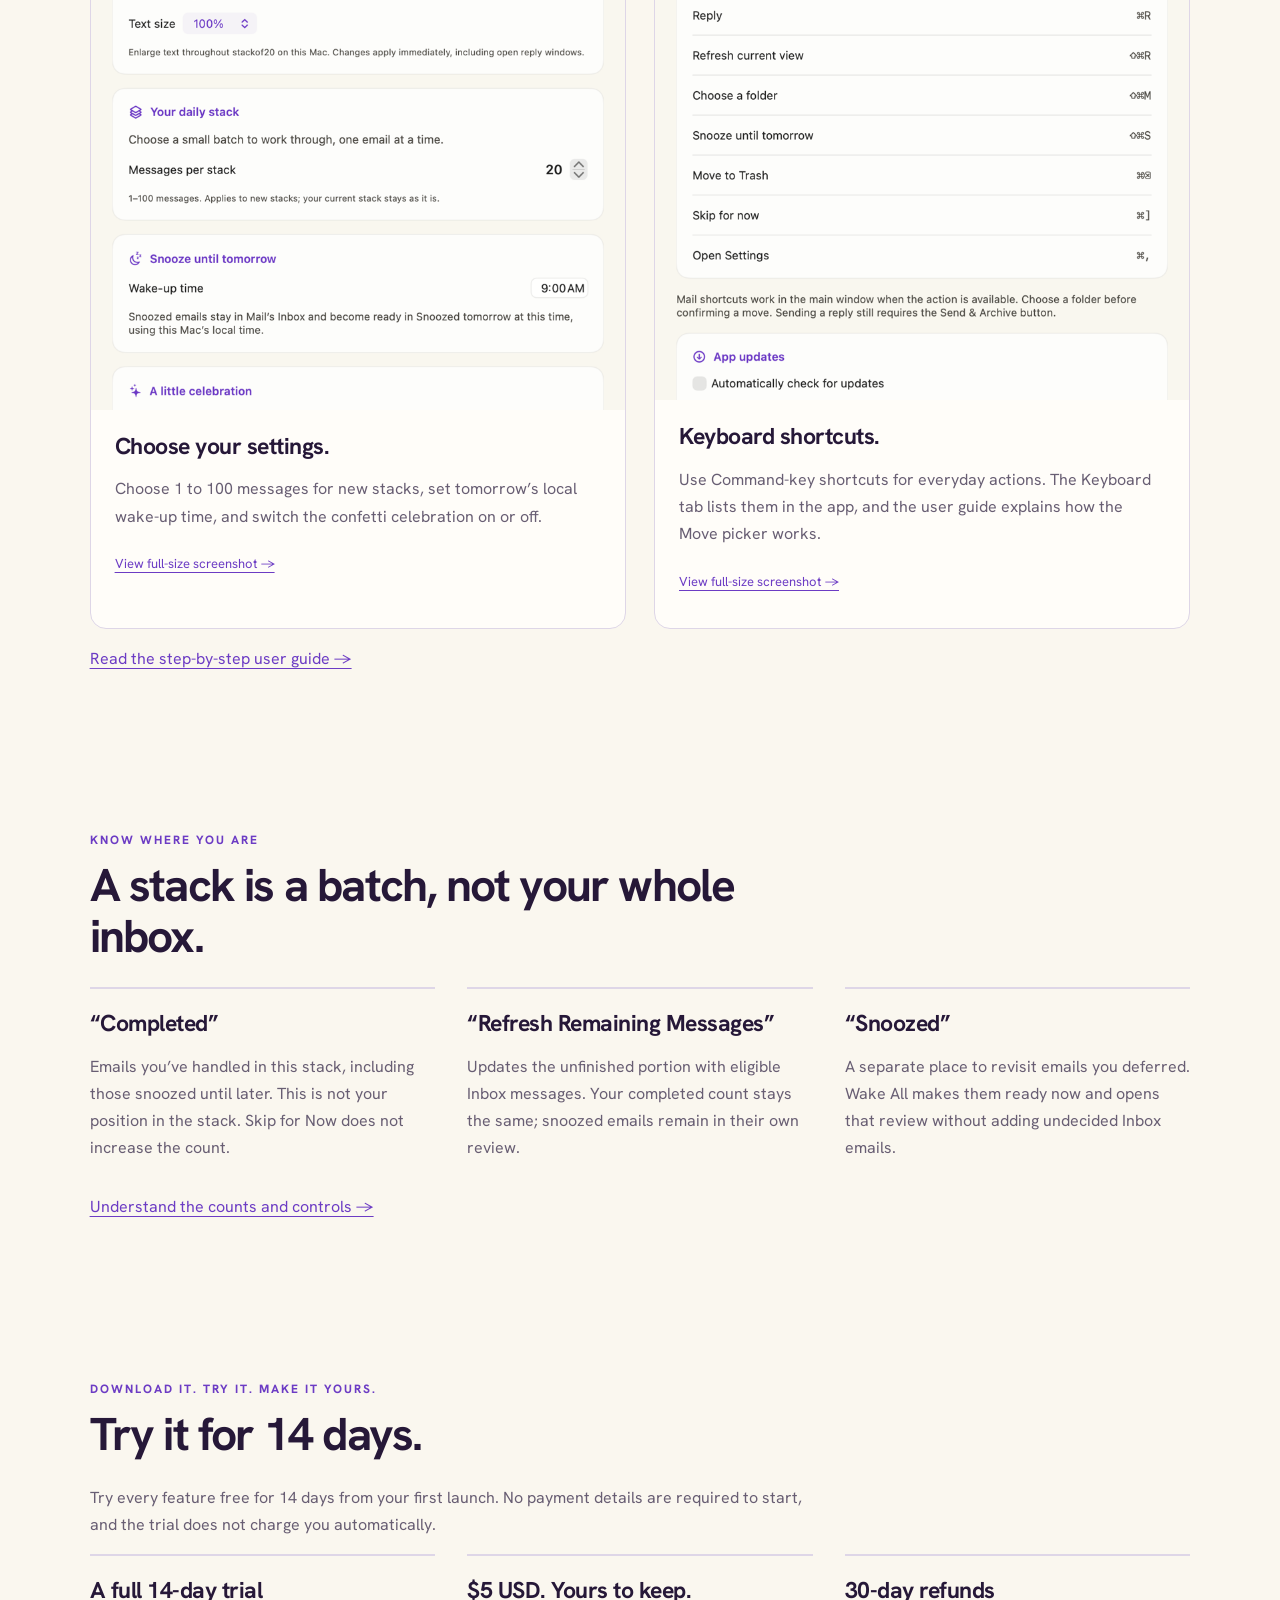
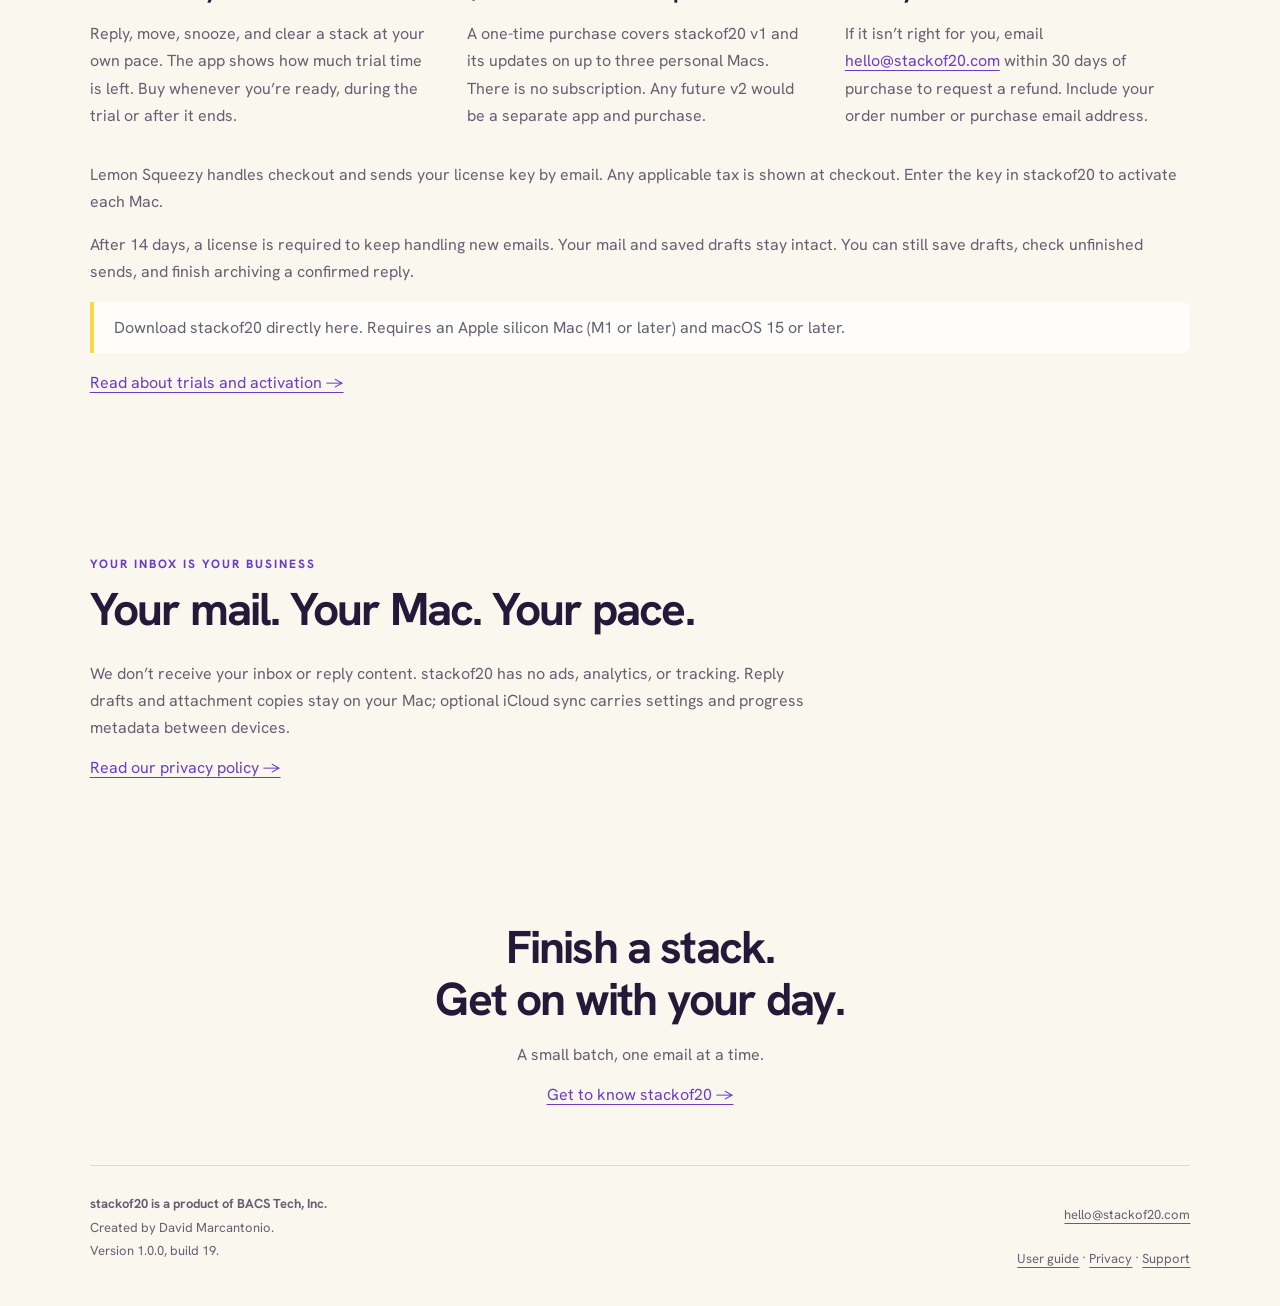
==== commit 75e54340: "Launch stackof20 with current UI, support, privacy and automatic version sync" ====
--- a/index.html
+++ b/index.html
@@ -1,9 +1,9 @@
 <!doctype html>
-<html lang="en"><head><meta charset="utf-8"><meta name="viewport" content="width=device-width,initial-scale=1"><title>stackof20 | Small steps. A lighter inbox.</title><meta name="description" content="A Mac download for Apple Mail. Try every feature free for 14 days, then buy stackof20 v1 for $5 USD. One purchase covers three personal Macs."><link rel="icon" type="image/svg+xml" href="assets/stackof20-icon.svg"><link rel="stylesheet" href="styles.css?v=4"></head><body><main><a class="skip-link" href="#content">Skip to content</a><nav aria-label="Main navigation"><a class="wordmark" href="/"><img class="brand-icon" src="assets/stackof20-icon.svg" alt="">stackof20</a><div class="nav-links"><a href="index.html#screenshots">Screenshots</a><a href="guide.html">How to use it</a><a href="support.html">Support</a></div></nav><section class="hero" id="content"><div><div class="eyebrow">Made for Mac · Works with Apple Mail</div><h1>Big inbox.<br><em>Small victories.</em></h1><p class="lead">Turn your inbox into a stack you can finish. Handle one email at a time. Reply, move it to a folder, snooze it, or send it to Trash.</p><p class="lead">Handling 20 emails a day adds up over time. Want to do more or start smaller? You can adjust the size of each stack.</p><button class="cta" id="availability" aria-expanded="false" aria-controls="notice">Direct download coming soon</button><p class="fine notice" id="notice" hidden>stackof20 will be available here as a Mac download, not through the App Store. The download and checkout will open when the release is ready.</p><p class="purchase-summary"><strong>14 days free. Every feature.</strong><br>Then $5 USD for v1, paid once. No subscription.</p><p><a href="#purchase">Trial and purchase details →</a></p><p><a href="guide.html">See how a stack works →</a></p></div><figure class="hero-shot"><a href="assets/screenshots/01-inbox-a1371913c8.png" aria-label="Enlarge the stackof20 inbox screenshot"><img src="assets/screenshots/01-inbox-1600-a1371913c8.webp" srcset="assets/screenshots/01-inbox-800-a1371913c8.webp 800w, assets/screenshots/01-inbox-1600-a1371913c8.webp 1600w" sizes="(max-width: 620px) 88vw, (max-width: 900px) 86vw, 50vw" width="1800" height="1480" alt="stackof20 showing a garden invitation, four completed emails, and sixteen remaining in the stack." loading="eager" decoding="async" fetchpriority="high"></a></figure></section>
-<div class="strip"><span>A native Mac app · macOS 14 or later</span><span>Your existing Apple Mail accounts</span><span>Your pace. Your batch size.</span></div>
-<section class="section" aria-labelledby="habit-title"><div class="eyebrow">How it works</div><h2 id="habit-title">Little steps. A lighter inbox.</h2><div class="steps"><article><span class="number">01 / CHOOSE AN ACCOUNT</span><h3>Start small.</h3><p>Choose an account already set up in Apple Mail, check your mailbox destinations, and open a stack. Twenty is a starting point, not a rule.</p></article><article><span class="number">02 / MAKE YOUR MOVE</span><h3>Give each email a home.</h3><p>Reply and archive, move to an existing folder, snooze until tomorrow, or send it to Trash. Skip for Now leaves a message undecided.</p></article><article><span class="number">03 / FINISH YOUR STACK</span><h3>Done feels good.</h3><p>Finish a stack, then stop for the day or start another. A few minutes each day can help you get your inbox organized.</p></article></div></section>
-<section class="section" id="screenshots" aria-labelledby="screenshots-title"><div class="section-intro"><div class="eyebrow">A closer look</div><h2 id="screenshots-title">Inside stackof20</h2></div><div class="gallery"><figure class="screenshot"><a href="assets/screenshots/02-reply-and-archive-a5688d797a.png" aria-label="Enlarge screenshot: Reply, then file it away."><img src="assets/screenshots/02-reply-and-archive-1600-a5688d797a.webp" srcset="assets/screenshots/02-reply-and-archive-800-a5688d797a.webp 800w, assets/screenshots/02-reply-and-archive-1600-a5688d797a.webp 1600w" sizes="(max-width: 620px) 88vw, (max-width: 900px) 86vw, 50vw" width="1480" height="1400" alt="Reply and Archive composer with a reply to Jamie and a Garden planting notes text attachment." loading="lazy" decoding="async"></a><figcaption><h3>Reply, then file it away.</h3><p>Write a reply, add an attachment, and choose Send & Archive. The original moves to Archive after the reply is confirmed in Sent.</p><a class="image-link" href="assets/screenshots/02-reply-and-archive-a5688d797a.png">View full-size screenshot →</a></figcaption></figure><figure class="screenshot"><a href="assets/screenshots/03-batch-complete-baf2cf4f5e.png" aria-label="Enlarge screenshot: Finish a stack."><img src="assets/screenshots/03-batch-complete-1600-baf2cf4f5e.webp" srcset="assets/screenshots/03-batch-complete-800-baf2cf4f5e.webp 800w, assets/screenshots/03-batch-complete-1600-baf2cf4f5e.webp 1600w" sizes="(max-width: 620px) 88vw, (max-width: 900px) 86vw, 50vw" width="1800" height="1480" alt="Completed stack showing twenty handled emails and the options to come back tomorrow or start the next twenty." loading="lazy" decoding="async"></a><figcaption><h3>Finish a stack.</h3><p>You’ve finished this batch. Stop for the day or choose another stack. There may still be mail in your inbox.</p><a class="image-link" href="assets/screenshots/03-batch-complete-baf2cf4f5e.png">View full-size screenshot →</a></figcaption></figure><figure class="screenshot"><a href="assets/screenshots/04-daily-settings-ecdf7d4151.png" aria-label="Enlarge screenshot: Choose your settings."><img src="assets/screenshots/04-daily-settings-1600-ecdf7d4151.webp" srcset="assets/screenshots/04-daily-settings-800-ecdf7d4151.webp 800w, assets/screenshots/04-daily-settings-1600-ecdf7d4151.webp 1600w" sizes="(max-width: 620px) 88vw, (max-width: 900px) 86vw, 50vw" width="1200" height="1260" alt="Daily stack settings showing a batch size of twenty, a nine AM snooze time, and the optional confetti checkbox." loading="lazy" decoding="async"></a><figcaption><h3>Choose your settings.</h3><p>Choose 1 to 100 messages for new stacks, set tomorrow’s local wake-up time, and switch the confetti celebration on or off.</p><a class="image-link" href="assets/screenshots/04-daily-settings-ecdf7d4151.png">View full-size screenshot →</a></figcaption></figure><figure class="screenshot"><a href="assets/screenshots/05-keyboard-shortcuts-4008267e11.png" aria-label="Enlarge screenshot: Keyboard shortcuts."><img src="assets/screenshots/05-keyboard-shortcuts-1600-4008267e11.webp" srcset="assets/screenshots/05-keyboard-shortcuts-800-4008267e11.webp 800w, assets/screenshots/05-keyboard-shortcuts-1600-4008267e11.webp 1600w" sizes="(max-width: 620px) 88vw, (max-width: 900px) 86vw, 50vw" width="1200" height="1260" alt="Keyboard settings listing shortcuts for Reply, Refresh, Move, Snooze, Trash, Skip, and Settings." loading="lazy" decoding="async"></a><figcaption><h3>Keyboard shortcuts.</h3><p>Use Command-key shortcuts for everyday actions. The Keyboard tab lists them in the app, and the user guide explains how the Move picker works.</p><a class="image-link" href="assets/screenshots/05-keyboard-shortcuts-4008267e11.png">View full-size screenshot →</a></figcaption></figure></div><p><a href="guide.html">Read the step-by-step user guide →</a></p></section>
-<section class="section" aria-labelledby="meaning-title"><div class="section-intro"><div class="eyebrow">Know where you are</div><h2 id="meaning-title">A stack is a batch, not your whole inbox.</h2></div><div class="cards"><article class="action-card"><h3>“Completed”</h3><p>The decisions you’ve finished in this stack, including snoozing for later. It is not the position of the email you’re reading. Skip for Now does not add to it.</p></article><article class="action-card"><h3>“Refresh Remaining Messages”</h3><p>Updates the unfinished portion with eligible Inbox messages. Your completed count stays the same; snoozed emails remain in their own review.</p></article><article class="action-card"><h3>“Snoozed”</h3><p>A separate place to revisit emails you deferred. Wake All makes them ready now and opens that review without adding undecided Inbox emails.</p></article></div><p><a href="guide.html#progress">Understand the counts and controls →</a></p></section>
-<section class="section purchase-section" id="purchase" aria-labelledby="purchase-title"><div class="section-intro"><div class="eyebrow">Download it. Try it. Make it yours.</div><h2 id="purchase-title">Two weeks to find your rhythm.</h2><p>Try every feature free for 14 days from your first launch. No payment details are required to start, and the trial does not charge you automatically.</p></div><div class="cards"><article class="action-card"><h3>A full 14-day trial</h3><p>Reply, move, snooze, and clear a stack at your own pace. The app shows how much trial time is left. Buy whenever you’re ready, during the trial or after it ends.</p></article><article class="action-card"><h3>$5 USD. Yours to keep.</h3><p>A one-time purchase covers stackof20 v1 and its updates on up to three personal Macs. There is no subscription. Any future v2 would be a separate app and purchase.</p></article><article class="action-card"><h3>30-day refunds</h3><p>If it isn’t right for you, email <a href="mailto:hello@stackof20.com">hello@stackof20.com</a> within 30 days of purchase to request a refund. Include your order number or purchase email address.</p></article></div><p>Lemon Squeezy handles checkout and sends your license key by email. Any applicable tax is shown at checkout. Enter the key in stackof20 to activate each Mac.</p><p>After 14 days, a license is required to keep handling new emails. Your mail and saved drafts stay intact. You can still save drafts, check unfinished sends, and finish archiving a confirmed reply.</p><p class="note">The public download and purchase link are coming soon. stackof20 will be available directly from this website, not in the App Store.</p><p><a href="guide.html#trial-license">Read about trials and activation →</a></p></section>
-<section class="section" aria-labelledby="privacy-title"><div class="section-intro"><div class="eyebrow">Your inbox is your business</div><h2 id="privacy-title">Your mail. Your Mac. Your pace.</h2><p>We don’t receive your inbox or reply content. stackof20 has no ads, analytics, or tracking. Reply drafts and attachment copies stay on your Mac; optional iCloud sync carries settings and progress metadata between devices.</p><a href="privacy.html">Read our privacy policy →</a></div></section><section class="finish"><h2>Less in your inbox.<br>More day ahead.</h2><p>Twenty emails at a time. A little lighter every day.</p><a href="guide.html">Get to know stackof20 →</a></section>
-<script>const availability=document.querySelector('#availability');availability.addEventListener('click',()=>{const notice=document.querySelector('#notice');notice.hidden=!notice.hidden;availability.setAttribute('aria-expanded',String(!notice.hidden));});</script><footer><div><strong>stackof20 is a product of BACS Tech, Inc.</strong><br>Created by David Marcantonio.</div><div class="footer-links"><a href="mailto:hello@stackof20.com">hello@stackof20.com</a><br><a href="guide.html">User guide</a> · <a href="privacy.html">Privacy</a> · <a href="support.html">Support</a></div></footer></main></body></html>
+<html lang="en"><head><meta charset="utf-8"><meta name="viewport" content="width=device-width,initial-scale=1"><title>stackof20 | Small steps. A lighter inbox.</title><meta name="description" content="Work through Apple Mail in small stacks. Try every feature free for 14 days, then buy stackof20 v1 for $5 USD. One purchase covers three personal Macs."><link rel="icon" type="image/svg+xml" href="assets/stackof20-icon.svg"><link rel="stylesheet" href="styles.css?v=launch19"></head><body><main><a class="skip-link" href="#content">Skip to content</a><nav aria-label="Main navigation"><a class="wordmark" href="/"><img class="brand-icon" src="assets/stackof20-icon.svg" alt="">stackof20</a><div class="nav-links"><a href="index.html#screenshots">Screenshots</a><a href="guide.html">How to use it</a><a href="support.html">Support</a></div></nav><section class="hero" id="content"><div><div class="eyebrow">Made for Mac · Works with Apple Mail</div><h1>Big inbox.<br><em>Small victories.</em></h1><p class="lead">Turn your inbox into a stack you can finish. Handle one email at a time. Reply, move it to a folder, snooze it, or send it to Trash.</p><p class="lead">Start with 20 emails, or choose a smaller stack. Finish that batch before deciding whether to open another.</p><p><a data-download class="cta" href="https://github.com/stackof20/stackof20/releases/download/v1.0.0-19/stackof20-1.0.0-19.zip">Try free for 14 days</a></p><p><a href="https://bacstech.lemonsqueezy.com/checkout/buy/e48cba6e-d2be-4feb-9cb2-5c862c54482b">Buy stackof20 for $5</a></p><p class="release-info">Version <span data-release-version>1.0.0</span>, build <span data-release-build>19</span>. <a data-release-notes href="https://github.com/stackof20/stackof20/releases/tag/v1.0.0-19">Release notes</a>.</p><p class="purchase-summary"><strong>14 days free. Every feature.</strong><br>Then $5 USD for v1, paid once. No subscription.</p><p><a href="#purchase">Trial and purchase details →</a></p><p><a href="guide.html">See how a stack works →</a></p></div><figure class="hero-shot"><a href="assets/screenshots/01-inbox-d8ed3fb341.png" aria-label="Enlarge the stackof20 inbox screenshot"><img src="assets/screenshots/01-inbox-1600-d8ed3fb341.png" srcset="assets/screenshots/01-inbox-800-d8ed3fb341.png 800w, assets/screenshots/01-inbox-1600-d8ed3fb341.png 1600w" sizes="(max-width: 620px) 88vw, (max-width: 900px) 86vw, 50vw" width="1800" height="1480" alt="stackof20 showing a garden invitation, four completed emails, and sixteen remaining in the stack." loading="eager" decoding="async" fetchpriority="high"></a></figure></section>
+<div class="strip"><span>Apple silicon (M1 or later) · macOS 15 or later</span><span>Your existing Apple Mail accounts</span><span>Your pace. Your batch size.</span></div>
+<section class="section install-section" id="install" aria-labelledby="install-title"><div class="eyebrow">Installation</div><h2 id="install-title">Download it, or use Homebrew.</h2><p>Open the ZIP, move stackof20 to Applications, and open it. The full 14-day trial starts on first launch.</p><p>For Homebrew, this command adds our tap, trusts this cask, and installs the app:</p><div class="install-command"><pre><code id="brew-command">brew tap stackof20/tap &amp;&amp; brew trust --cask stackof20/tap/stackof20 &amp;&amp; brew install --cask stackof20/tap/stackof20</code></pre><button type="button" class="copy-command" data-copy-install aria-label="Copy Homebrew install command">Copy command</button></div><p id="copy-status" class="fine" aria-live="polite"></p><p class="fine">Requires a current version of Homebrew. This is the stackof20 tap. <a href="support.html">Installation help</a>.</p></section><section class="section" aria-labelledby="habit-title"><div class="eyebrow">How it works</div><h2 id="habit-title">Little steps. A lighter inbox.</h2><div class="steps"><article><span class="number">01 / CHOOSE AN ACCOUNT</span><h3>Start small.</h3><p>Choose an account already set up in Apple Mail, check your mailbox destinations, and open a stack. Twenty is a starting point, not a rule.</p></article><article><span class="number">02 / MAKE YOUR MOVE</span><h3>Decide what to do next.</h3><p>Reply and archive, move to an existing folder, snooze until tomorrow, or send it to Trash. Skip for Now leaves a message undecided.</p></article><article><span class="number">03 / FINISH YOUR STACK</span><h3>Done feels good.</h3><p>Finish a stack, then stop for the day or start another. A few minutes each day can help you get your inbox organized.</p></article></div></section>
+<section class="section" id="screenshots" aria-labelledby="screenshots-title"><div class="section-intro"><div class="eyebrow">A closer look</div><h2 id="screenshots-title">Inside stackof20</h2></div><div class="gallery"><figure class="screenshot"><a href="assets/screenshots/02-reply-and-archive-226635122a.png" aria-label="Enlarge screenshot: Reply, then file it away."><img src="assets/screenshots/02-reply-and-archive-1480-226635122a.png" srcset="assets/screenshots/02-reply-and-archive-800-226635122a.png 800w, assets/screenshots/02-reply-and-archive-1480-226635122a.png 1480w" sizes="(max-width: 620px) 88vw, (max-width: 900px) 86vw, 50vw" width="1480" height="1400" alt="Reply and Archive composer with a reply to Jamie and a Garden planting notes text attachment." loading="lazy" decoding="async"></a><figcaption><h3>Reply, then file it away.</h3><p>Write a reply, add an attachment, and choose Send & Archive. The original moves to Archive after the reply is confirmed in Sent.</p><a class="image-link" href="assets/screenshots/02-reply-and-archive-226635122a.png">View full-size screenshot →</a></figcaption></figure><figure class="screenshot"><a href="assets/screenshots/03-batch-complete-4e7ea9de81.png" aria-label="Enlarge screenshot: Finish a stack."><img src="assets/screenshots/03-batch-complete-1600-4e7ea9de81.png" srcset="assets/screenshots/03-batch-complete-800-4e7ea9de81.png 800w, assets/screenshots/03-batch-complete-1600-4e7ea9de81.png 1600w" sizes="(max-width: 620px) 88vw, (max-width: 900px) 86vw, 50vw" width="1800" height="1480" alt="Completed stack showing twenty handled emails and the options to come back tomorrow or start the next twenty." loading="lazy" decoding="async"></a><figcaption><h3>Finish a stack.</h3><p>You’ve finished this batch. Stop for the day or choose another stack. There may still be mail in your inbox.</p><a class="image-link" href="assets/screenshots/03-batch-complete-4e7ea9de81.png">View full-size screenshot →</a></figcaption></figure><figure class="screenshot"><a href="assets/screenshots/04-daily-settings-c9444a7975.png" aria-label="Enlarge screenshot: Choose your settings."><img src="assets/screenshots/04-daily-settings-1200-c9444a7975.png" srcset="assets/screenshots/04-daily-settings-800-c9444a7975.png 800w, assets/screenshots/04-daily-settings-1200-c9444a7975.png 1200w" sizes="(max-width: 620px) 88vw, (max-width: 900px) 86vw, 50vw" width="1200" height="1120" alt="Daily stack settings showing text size, twenty messages per stack, and a nine AM snooze time." loading="lazy" decoding="async"></a><figcaption><h3>Choose your settings.</h3><p>Choose 1 to 100 messages for new stacks, set tomorrow’s local wake-up time, and switch the confetti celebration on or off.</p><a class="image-link" href="assets/screenshots/04-daily-settings-c9444a7975.png">View full-size screenshot →</a></figcaption></figure><figure class="screenshot"><a href="assets/screenshots/05-keyboard-shortcuts-042803e87e.png" aria-label="Enlarge screenshot: Keyboard shortcuts."><img src="assets/screenshots/05-keyboard-shortcuts-1200-042803e87e.png" srcset="assets/screenshots/05-keyboard-shortcuts-800-042803e87e.png 800w, assets/screenshots/05-keyboard-shortcuts-1200-042803e87e.png 1200w" sizes="(max-width: 620px) 88vw, (max-width: 900px) 86vw, 50vw" width="1200" height="1100" alt="Keyboard settings listing shortcuts for Reply, Refresh, Move, Snooze, Trash, Skip, and Settings." loading="lazy" decoding="async"></a><figcaption><h3>Keyboard shortcuts.</h3><p>Use Command-key shortcuts for everyday actions. The Keyboard tab lists them in the app, and the user guide explains how the Move picker works.</p><a class="image-link" href="assets/screenshots/05-keyboard-shortcuts-042803e87e.png">View full-size screenshot →</a></figcaption></figure></div><p><a href="guide.html">Read the step-by-step user guide →</a></p></section>
+<section class="section" aria-labelledby="meaning-title"><div class="section-intro"><div class="eyebrow">Know where you are</div><h2 id="meaning-title">A stack is a batch, not your whole inbox.</h2></div><div class="cards"><article class="action-card"><h3>“Completed”</h3><p>Emails you’ve handled in this stack, including those snoozed until later. This is not your position in the stack. Skip for Now does not increase the count.</p></article><article class="action-card"><h3>“Refresh Remaining Messages”</h3><p>Updates the unfinished portion with eligible Inbox messages. Your completed count stays the same; snoozed emails remain in their own review.</p></article><article class="action-card"><h3>“Snoozed”</h3><p>A separate place to revisit emails you deferred. Wake All makes them ready now and opens that review without adding undecided Inbox emails.</p></article></div><p><a href="guide.html#progress">Understand the counts and controls →</a></p></section>
+<section class="section purchase-section" id="purchase" aria-labelledby="purchase-title"><div class="section-intro"><div class="eyebrow">Download it. Try it. Make it yours.</div><h2 id="purchase-title">Try it for 14 days.</h2><p>Try every feature free for 14 days from your first launch. No payment details are required to start, and the trial does not charge you automatically.</p></div><div class="cards"><article class="action-card"><h3>A full 14-day trial</h3><p>Reply, move, snooze, and clear a stack at your own pace. The app shows how much trial time is left. Buy whenever you’re ready, during the trial or after it ends.</p></article><article class="action-card"><h3>$5 USD. Yours to keep.</h3><p>A one-time purchase covers stackof20 v1 and its updates on up to three personal Macs. There is no subscription. Any future v2 would be a separate app and purchase.</p></article><article class="action-card"><h3>30-day refunds</h3><p>If it isn’t right for you, email <a href="mailto:hello@stackof20.com">hello@stackof20.com</a> within 30 days of purchase to request a refund. Include your order number or purchase email address.</p></article></div><p>Lemon Squeezy handles checkout and sends your license key by email. Any applicable tax is shown at checkout. Enter the key in stackof20 to activate each Mac.</p><p>After 14 days, a license is required to keep handling new emails. Your mail and saved drafts stay intact. You can still save drafts, check unfinished sends, and finish archiving a confirmed reply.</p><p class="note">Download stackof20 directly here. Requires an Apple silicon Mac (M1 or later) and macOS 15 or later.</p><p><a href="guide.html#trial-license">Read about trials and activation →</a></p></section>
+<section class="section" aria-labelledby="privacy-title"><div class="section-intro"><div class="eyebrow">Your inbox is your business</div><h2 id="privacy-title">Your mail. Your Mac. Your pace.</h2><p>We don’t receive your inbox or reply content. stackof20 has no ads, analytics, or tracking. Reply drafts and attachment copies stay on your Mac; optional iCloud sync carries settings and progress metadata between devices.</p><a href="privacy.html">Read our privacy policy →</a></div></section><section class="finish"><h2>Finish a stack.<br>Get on with your day.</h2><p>A small batch, one email at a time.</p><a href="guide.html">Get to know stackof20 →</a></section>
+<footer><div><strong>stackof20 is a product of BACS Tech, Inc.</strong><br>Created by David Marcantonio.<br>Version <span data-release-version>1.0.0</span>, build <span data-release-build>19</span>.</div><div class="footer-links"><a href="mailto:hello@stackof20.com">hello@stackof20.com</a><br><a href="guide.html">User guide</a> · <a href="privacy.html">Privacy</a> · <a href="support.html">Support</a></div></footer></main><script src="install.js"></script></body></html>
--- a/styles.css
+++ b/styles.css
@@ -9,3 +9,10 @@
 @media(max-width:780px){.steps{grid-template-columns:1fr;gap:18px}.cards{grid-template-columns:1fr}.section{padding:48px 0}.steps article{padding-top:8px}}
 @media(max-width:620px){main{padding:0 20px}nav{gap:10px;padding:20px 0 12px}.nav-links{width:100%;justify-content:space-between;gap:8px;font-size:15px}.hero{padding:22px 0 42px;gap:26px}h1{font-size:clamp(42px,12vw,54px);letter-spacing:-2px;line-height:1.06}.lead{font-size:18px;line-height:1.65}.eyebrow{letter-spacing:1.4px;font-size:11px}.cta{min-height:48px;padding:14px 18px}.hero-shot>a{padding:8px;border-radius:14px}.hero-shot img{border-radius:7px}.gallery{gap:22px}.screenshot figcaption{padding:20px}.screenshot h3{font-size:22px}.screenshot p{font-size:16px}.section{padding:38px 0}h2{line-height:1.16;letter-spacing:-1px}.guide-section h2{font-size:29px}.guide-section p,.guide-section li,.policy-content p{font-size:16px;line-height:1.75}.guide-section ol{padding-left:24px}.page-header h1{font-size:clamp(39px,11vw,52px);letter-spacing:-1.5px}.page-header{padding-bottom:20px}.toc{gap:6px 10px;padding:14px 0}.toc a{padding:7px 10px;border:1px solid var(--line);border-radius:8px;font-size:14px;text-decoration:none}.guide-section{padding:32px 0}.note{padding:12px 15px}.support-card{padding:20px}.support-content p{font-size:16px}.policy-content h2{font-size:25px;line-height:1.2}.policy-content .status{padding:12px 14px}.finish{padding:38px 0}footer{padding:22px 0;gap:10px}.footer-links{text-align:left;width:100%}.strip{font-size:14px}.table-scroll{max-width:100%}th,td{padding:14px 5px}details{padding:18px 0}summary{font-size:18px}.guide-section .screenshot figcaption{padding:16px}}
 @media(max-width:380px){main{padding:0 16px}.nav-links{font-size:14px;gap:4px}.hero h1{font-size:42px}.cta{width:100%;text-align:center}.wordmark{font-size:27px}.guide-section h2{font-size:27px}}
+
+.release-info{font-size:14px;color:var(--muted)}
+.install-section{border-bottom:1px solid var(--line)}
+.install-command{max-width:100%;border:1px solid var(--line);border-radius:12px;background:#fffdf9;overflow:hidden}
+.install-command pre{margin:0;padding:20px;overflow-x:auto;max-width:100%;font-size:14px;line-height:1.6}
+.install-command code{font-family:ui-monospace,SFMono-Regular,Menlo,monospace;white-space:pre}
+.copy-command{margin:0 20px 16px;padding:10px 14px;min-height:44px;border:1px solid var(--accent);border-radius:8px;background:var(--paper);color:var(--accent);font-weight:650}
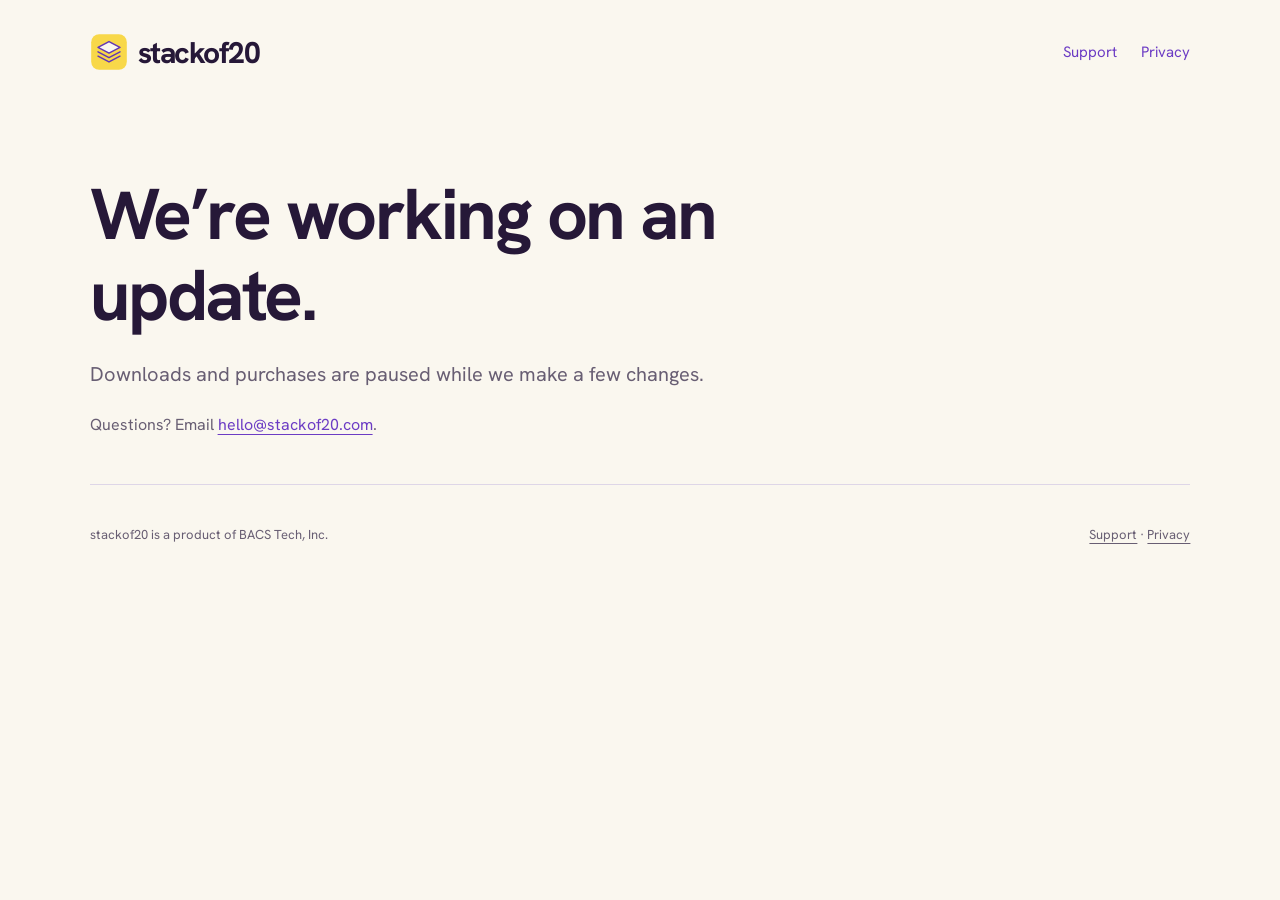
==== commit 03fea464: "Pause public launch at owner request" ====
--- a/index.html
+++ b/index.html
@@ -1,9 +1,2 @@
 <!doctype html>
-<html lang="en"><head><meta charset="utf-8"><meta name="viewport" content="width=device-width,initial-scale=1"><title>stackof20 | Small steps. A lighter inbox.</title><meta name="description" content="Work through Apple Mail in small stacks. Try every feature free for 14 days, then buy stackof20 v1 for $5 USD. One purchase covers three personal Macs."><link rel="icon" type="image/svg+xml" href="assets/stackof20-icon.svg"><link rel="stylesheet" href="styles.css?v=launch19"></head><body><main><a class="skip-link" href="#content">Skip to content</a><nav aria-label="Main navigation"><a class="wordmark" href="/"><img class="brand-icon" src="assets/stackof20-icon.svg" alt="">stackof20</a><div class="nav-links"><a href="index.html#screenshots">Screenshots</a><a href="guide.html">How to use it</a><a href="support.html">Support</a></div></nav><section class="hero" id="content"><div><div class="eyebrow">Made for Mac · Works with Apple Mail</div><h1>Big inbox.<br><em>Small victories.</em></h1><p class="lead">Turn your inbox into a stack you can finish. Handle one email at a time. Reply, move it to a folder, snooze it, or send it to Trash.</p><p class="lead">Start with 20 emails, or choose a smaller stack. Finish that batch before deciding whether to open another.</p><p><a data-download class="cta" href="https://github.com/stackof20/stackof20/releases/download/v1.0.0-19/stackof20-1.0.0-19.zip">Try free for 14 days</a></p><p><a href="https://bacstech.lemonsqueezy.com/checkout/buy/e48cba6e-d2be-4feb-9cb2-5c862c54482b">Buy stackof20 for $5</a></p><p class="release-info">Version <span data-release-version>1.0.0</span>, build <span data-release-build>19</span>. <a data-release-notes href="https://github.com/stackof20/stackof20/releases/tag/v1.0.0-19">Release notes</a>.</p><p class="purchase-summary"><strong>14 days free. Every feature.</strong><br>Then $5 USD for v1, paid once. No subscription.</p><p><a href="#purchase">Trial and purchase details →</a></p><p><a href="guide.html">See how a stack works →</a></p></div><figure class="hero-shot"><a href="assets/screenshots/01-inbox-d8ed3fb341.png" aria-label="Enlarge the stackof20 inbox screenshot"><img src="assets/screenshots/01-inbox-1600-d8ed3fb341.png" srcset="assets/screenshots/01-inbox-800-d8ed3fb341.png 800w, assets/screenshots/01-inbox-1600-d8ed3fb341.png 1600w" sizes="(max-width: 620px) 88vw, (max-width: 900px) 86vw, 50vw" width="1800" height="1480" alt="stackof20 showing a garden invitation, four completed emails, and sixteen remaining in the stack." loading="eager" decoding="async" fetchpriority="high"></a></figure></section>
-<div class="strip"><span>Apple silicon (M1 or later) · macOS 15 or later</span><span>Your existing Apple Mail accounts</span><span>Your pace. Your batch size.</span></div>
-<section class="section install-section" id="install" aria-labelledby="install-title"><div class="eyebrow">Installation</div><h2 id="install-title">Download it, or use Homebrew.</h2><p>Open the ZIP, move stackof20 to Applications, and open it. The full 14-day trial starts on first launch.</p><p>For Homebrew, this command adds our tap, trusts this cask, and installs the app:</p><div class="install-command"><pre><code id="brew-command">brew tap stackof20/tap &amp;&amp; brew trust --cask stackof20/tap/stackof20 &amp;&amp; brew install --cask stackof20/tap/stackof20</code></pre><button type="button" class="copy-command" data-copy-install aria-label="Copy Homebrew install command">Copy command</button></div><p id="copy-status" class="fine" aria-live="polite"></p><p class="fine">Requires a current version of Homebrew. This is the stackof20 tap. <a href="support.html">Installation help</a>.</p></section><section class="section" aria-labelledby="habit-title"><div class="eyebrow">How it works</div><h2 id="habit-title">Little steps. A lighter inbox.</h2><div class="steps"><article><span class="number">01 / CHOOSE AN ACCOUNT</span><h3>Start small.</h3><p>Choose an account already set up in Apple Mail, check your mailbox destinations, and open a stack. Twenty is a starting point, not a rule.</p></article><article><span class="number">02 / MAKE YOUR MOVE</span><h3>Decide what to do next.</h3><p>Reply and archive, move to an existing folder, snooze until tomorrow, or send it to Trash. Skip for Now leaves a message undecided.</p></article><article><span class="number">03 / FINISH YOUR STACK</span><h3>Done feels good.</h3><p>Finish a stack, then stop for the day or start another. A few minutes each day can help you get your inbox organized.</p></article></div></section>
-<section class="section" id="screenshots" aria-labelledby="screenshots-title"><div class="section-intro"><div class="eyebrow">A closer look</div><h2 id="screenshots-title">Inside stackof20</h2></div><div class="gallery"><figure class="screenshot"><a href="assets/screenshots/02-reply-and-archive-226635122a.png" aria-label="Enlarge screenshot: Reply, then file it away."><img src="assets/screenshots/02-reply-and-archive-1480-226635122a.png" srcset="assets/screenshots/02-reply-and-archive-800-226635122a.png 800w, assets/screenshots/02-reply-and-archive-1480-226635122a.png 1480w" sizes="(max-width: 620px) 88vw, (max-width: 900px) 86vw, 50vw" width="1480" height="1400" alt="Reply and Archive composer with a reply to Jamie and a Garden planting notes text attachment." loading="lazy" decoding="async"></a><figcaption><h3>Reply, then file it away.</h3><p>Write a reply, add an attachment, and choose Send & Archive. The original moves to Archive after the reply is confirmed in Sent.</p><a class="image-link" href="assets/screenshots/02-reply-and-archive-226635122a.png">View full-size screenshot →</a></figcaption></figure><figure class="screenshot"><a href="assets/screenshots/03-batch-complete-4e7ea9de81.png" aria-label="Enlarge screenshot: Finish a stack."><img src="assets/screenshots/03-batch-complete-1600-4e7ea9de81.png" srcset="assets/screenshots/03-batch-complete-800-4e7ea9de81.png 800w, assets/screenshots/03-batch-complete-1600-4e7ea9de81.png 1600w" sizes="(max-width: 620px) 88vw, (max-width: 900px) 86vw, 50vw" width="1800" height="1480" alt="Completed stack showing twenty handled emails and the options to come back tomorrow or start the next twenty." loading="lazy" decoding="async"></a><figcaption><h3>Finish a stack.</h3><p>You’ve finished this batch. Stop for the day or choose another stack. There may still be mail in your inbox.</p><a class="image-link" href="assets/screenshots/03-batch-complete-4e7ea9de81.png">View full-size screenshot →</a></figcaption></figure><figure class="screenshot"><a href="assets/screenshots/04-daily-settings-c9444a7975.png" aria-label="Enlarge screenshot: Choose your settings."><img src="assets/screenshots/04-daily-settings-1200-c9444a7975.png" srcset="assets/screenshots/04-daily-settings-800-c9444a7975.png 800w, assets/screenshots/04-daily-settings-1200-c9444a7975.png 1200w" sizes="(max-width: 620px) 88vw, (max-width: 900px) 86vw, 50vw" width="1200" height="1120" alt="Daily stack settings showing text size, twenty messages per stack, and a nine AM snooze time." loading="lazy" decoding="async"></a><figcaption><h3>Choose your settings.</h3><p>Choose 1 to 100 messages for new stacks, set tomorrow’s local wake-up time, and switch the confetti celebration on or off.</p><a class="image-link" href="assets/screenshots/04-daily-settings-c9444a7975.png">View full-size screenshot →</a></figcaption></figure><figure class="screenshot"><a href="assets/screenshots/05-keyboard-shortcuts-042803e87e.png" aria-label="Enlarge screenshot: Keyboard shortcuts."><img src="assets/screenshots/05-keyboard-shortcuts-1200-042803e87e.png" srcset="assets/screenshots/05-keyboard-shortcuts-800-042803e87e.png 800w, assets/screenshots/05-keyboard-shortcuts-1200-042803e87e.png 1200w" sizes="(max-width: 620px) 88vw, (max-width: 900px) 86vw, 50vw" width="1200" height="1100" alt="Keyboard settings listing shortcuts for Reply, Refresh, Move, Snooze, Trash, Skip, and Settings." loading="lazy" decoding="async"></a><figcaption><h3>Keyboard shortcuts.</h3><p>Use Command-key shortcuts for everyday actions. The Keyboard tab lists them in the app, and the user guide explains how the Move picker works.</p><a class="image-link" href="assets/screenshots/05-keyboard-shortcuts-042803e87e.png">View full-size screenshot →</a></figcaption></figure></div><p><a href="guide.html">Read the step-by-step user guide →</a></p></section>
-<section class="section" aria-labelledby="meaning-title"><div class="section-intro"><div class="eyebrow">Know where you are</div><h2 id="meaning-title">A stack is a batch, not your whole inbox.</h2></div><div class="cards"><article class="action-card"><h3>“Completed”</h3><p>Emails you’ve handled in this stack, including those snoozed until later. This is not your position in the stack. Skip for Now does not increase the count.</p></article><article class="action-card"><h3>“Refresh Remaining Messages”</h3><p>Updates the unfinished portion with eligible Inbox messages. Your completed count stays the same; snoozed emails remain in their own review.</p></article><article class="action-card"><h3>“Snoozed”</h3><p>A separate place to revisit emails you deferred. Wake All makes them ready now and opens that review without adding undecided Inbox emails.</p></article></div><p><a href="guide.html#progress">Understand the counts and controls →</a></p></section>
-<section class="section purchase-section" id="purchase" aria-labelledby="purchase-title"><div class="section-intro"><div class="eyebrow">Download it. Try it. Make it yours.</div><h2 id="purchase-title">Try it for 14 days.</h2><p>Try every feature free for 14 days from your first launch. No payment details are required to start, and the trial does not charge you automatically.</p></div><div class="cards"><article class="action-card"><h3>A full 14-day trial</h3><p>Reply, move, snooze, and clear a stack at your own pace. The app shows how much trial time is left. Buy whenever you’re ready, during the trial or after it ends.</p></article><article class="action-card"><h3>$5 USD. Yours to keep.</h3><p>A one-time purchase covers stackof20 v1 and its updates on up to three personal Macs. There is no subscription. Any future v2 would be a separate app and purchase.</p></article><article class="action-card"><h3>30-day refunds</h3><p>If it isn’t right for you, email <a href="mailto:hello@stackof20.com">hello@stackof20.com</a> within 30 days of purchase to request a refund. Include your order number or purchase email address.</p></article></div><p>Lemon Squeezy handles checkout and sends your license key by email. Any applicable tax is shown at checkout. Enter the key in stackof20 to activate each Mac.</p><p>After 14 days, a license is required to keep handling new emails. Your mail and saved drafts stay intact. You can still save drafts, check unfinished sends, and finish archiving a confirmed reply.</p><p class="note">Download stackof20 directly here. Requires an Apple silicon Mac (M1 or later) and macOS 15 or later.</p><p><a href="guide.html#trial-license">Read about trials and activation →</a></p></section>
-<section class="section" aria-labelledby="privacy-title"><div class="section-intro"><div class="eyebrow">Your inbox is your business</div><h2 id="privacy-title">Your mail. Your Mac. Your pace.</h2><p>We don’t receive your inbox or reply content. stackof20 has no ads, analytics, or tracking. Reply drafts and attachment copies stay on your Mac; optional iCloud sync carries settings and progress metadata between devices.</p><a href="privacy.html">Read our privacy policy →</a></div></section><section class="finish"><h2>Finish a stack.<br>Get on with your day.</h2><p>A small batch, one email at a time.</p><a href="guide.html">Get to know stackof20 →</a></section>
-<footer><div><strong>stackof20 is a product of BACS Tech, Inc.</strong><br>Created by David Marcantonio.<br>Version <span data-release-version>1.0.0</span>, build <span data-release-build>19</span>.</div><div class="footer-links"><a href="mailto:hello@stackof20.com">hello@stackof20.com</a><br><a href="guide.html">User guide</a> · <a href="privacy.html">Privacy</a> · <a href="support.html">Support</a></div></footer></main><script src="install.js"></script></body></html>
+<html lang="en"><head><meta charset="utf-8"><meta name="viewport" content="width=device-width,initial-scale=1"><title>stackof20 | Small steps. A lighter inbox.</title><meta name="description" content="Work through Apple Mail in small stacks. Try every feature free for 14 days, then buy stackof20 v1 for $5 USD. One purchase covers three personal Macs."><link rel="icon" type="image/svg+xml" href="assets/stackof20-icon.svg"><link rel="stylesheet" href="styles.css?v=launch19"></head><body><main><nav><a class="wordmark" href="/"><img class="brand-icon" src="assets/stackof20-icon.svg" alt="">stackof20</a><div class="nav-links"><a href="support.html">Support</a><a href="privacy.html">Privacy</a></div></nav><section class="page-header"><h1>We’re working on an update.</h1><p class="lead">Downloads and purchases are paused while we make a few changes.</p><p>Questions? Email <a href="mailto:hello@stackof20.com">hello@stackof20.com</a>.</p></section><footer><p>stackof20 is a product of BACS Tech, Inc.</p><p><a href="support.html">Support</a> · <a href="privacy.html">Privacy</a></p></footer></main></body></html>
